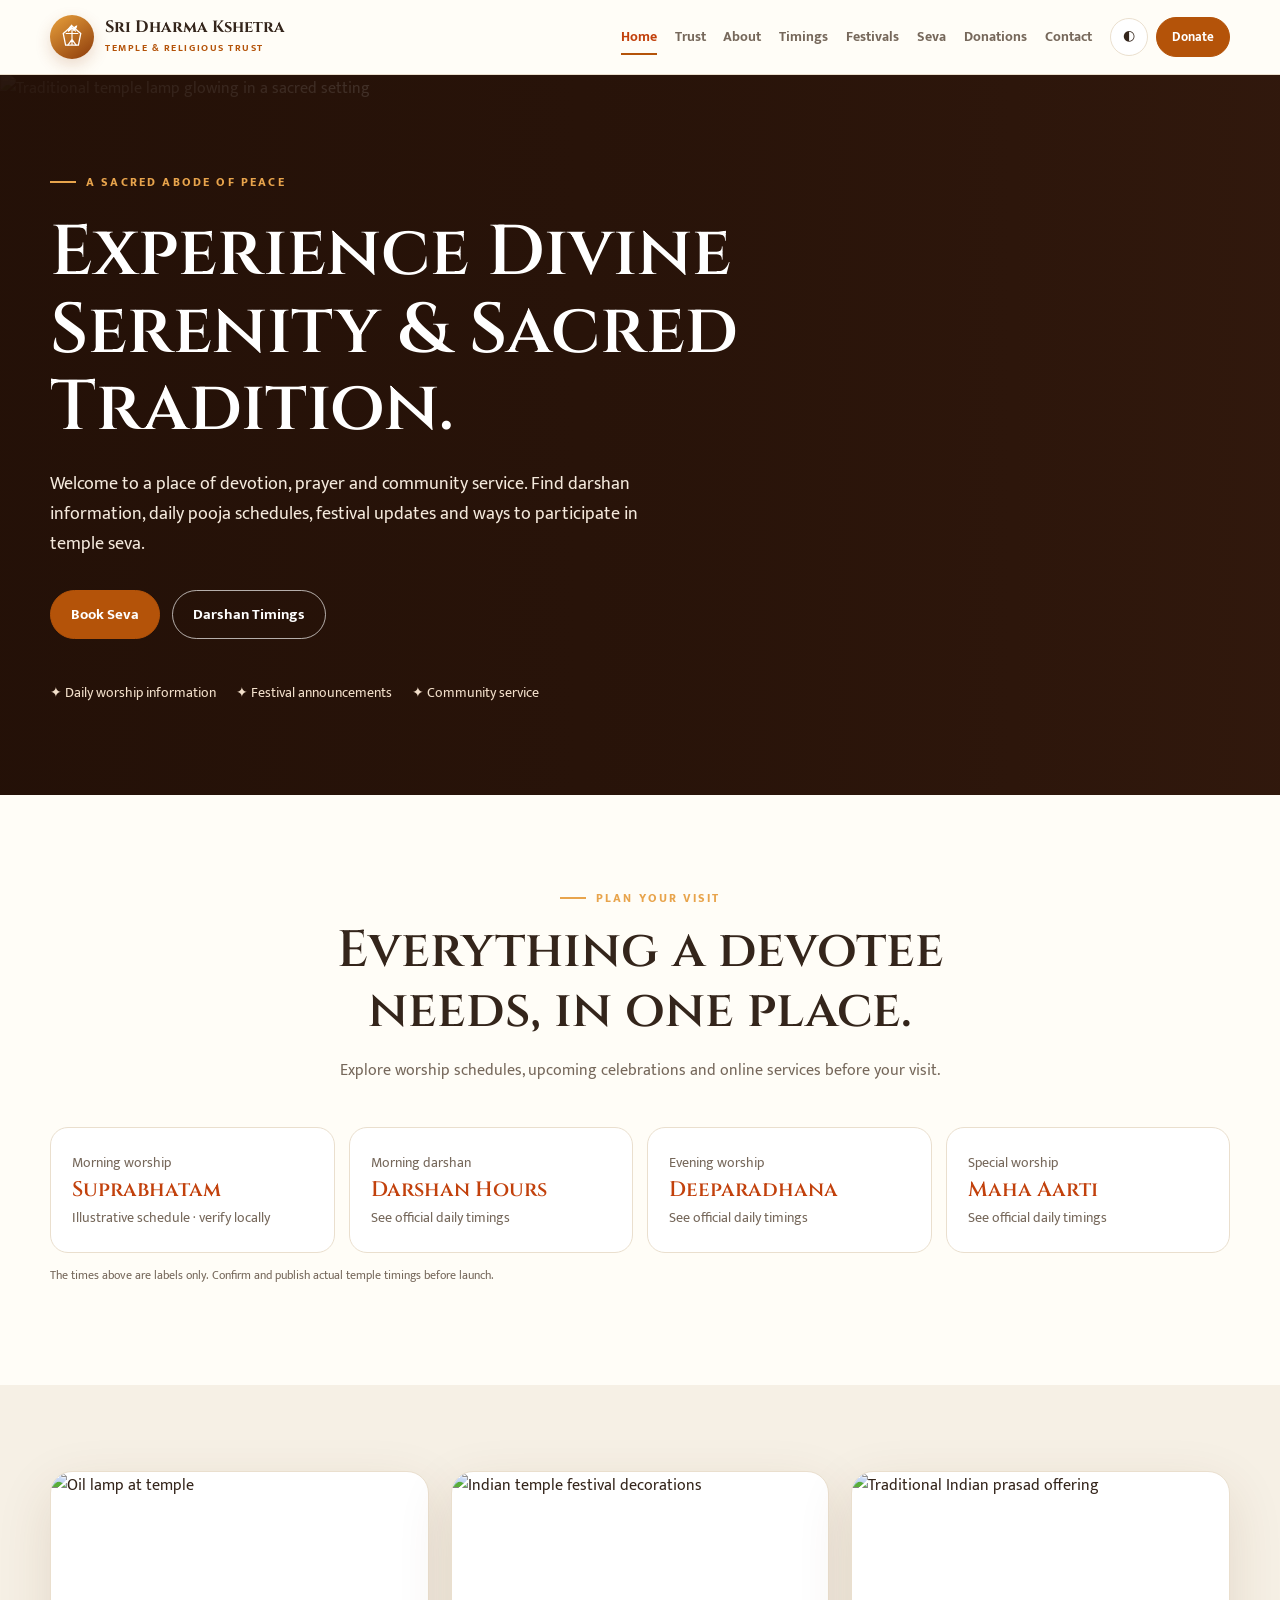
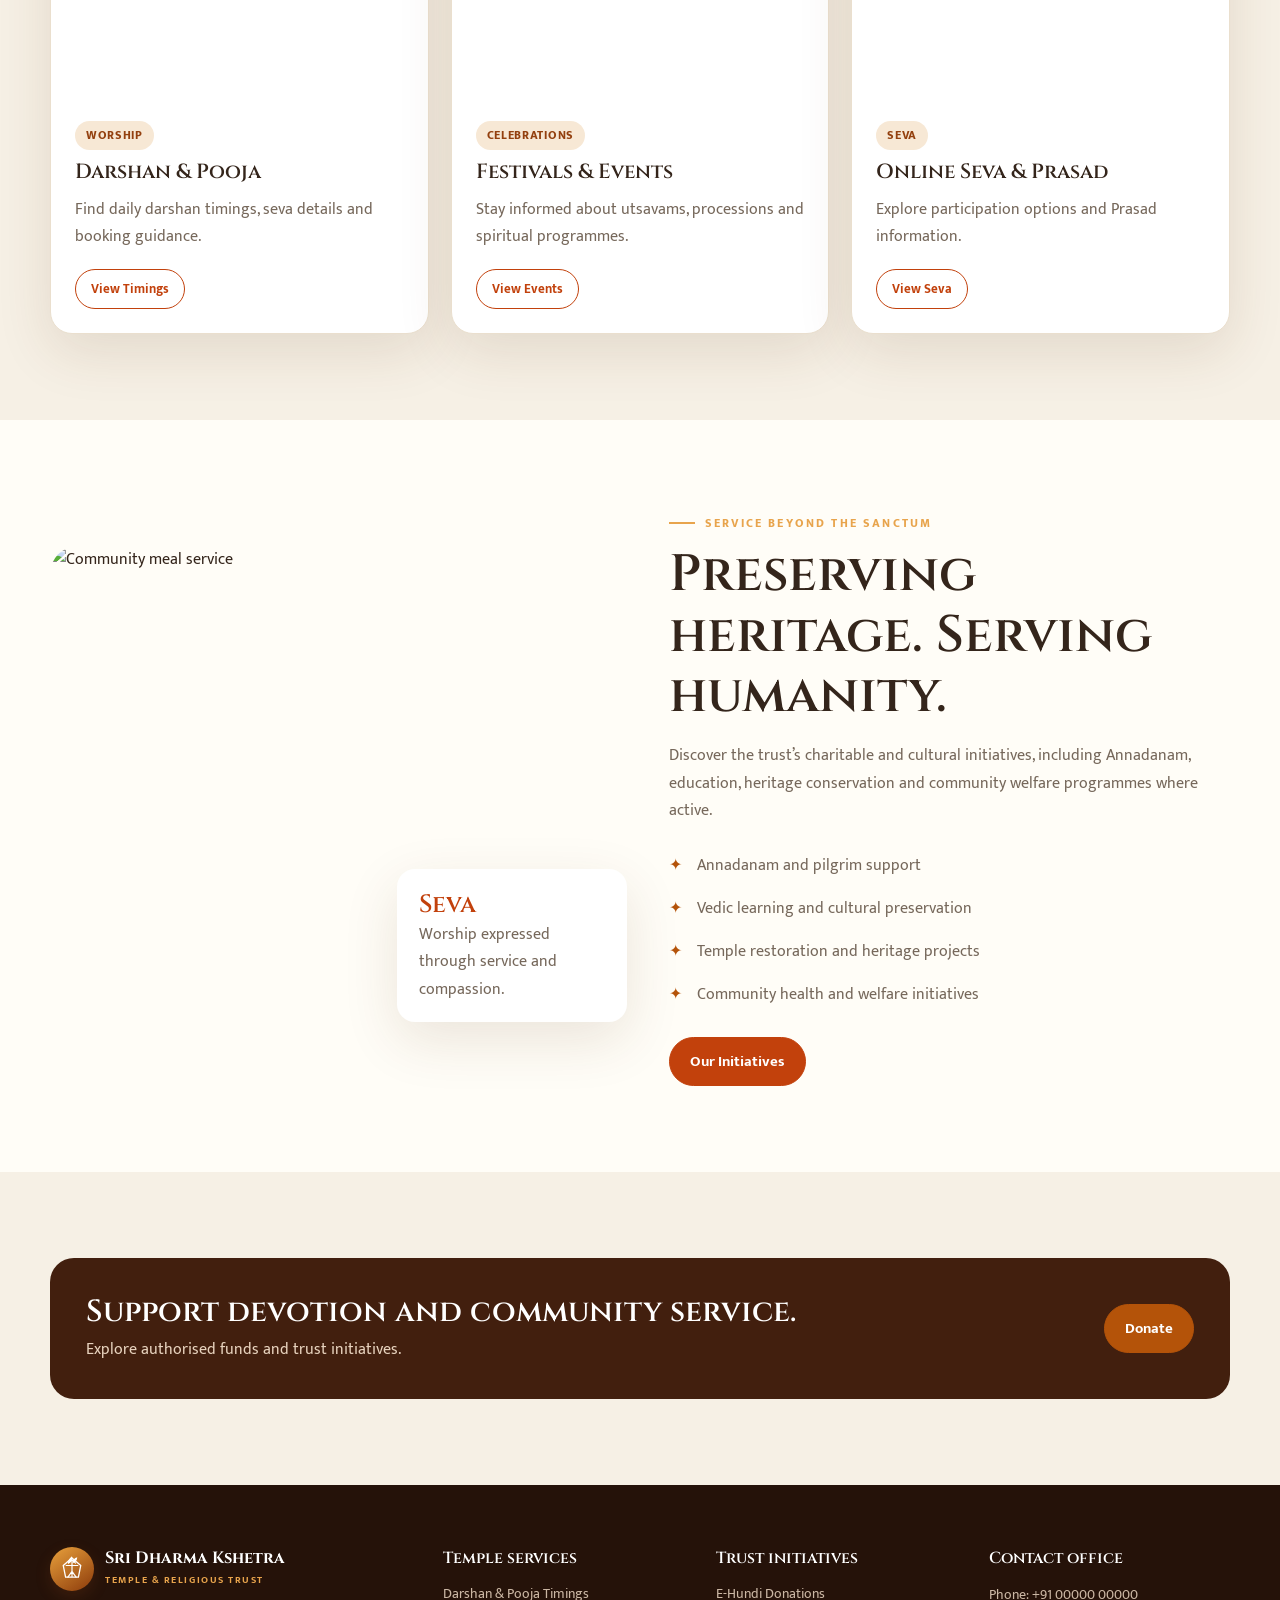
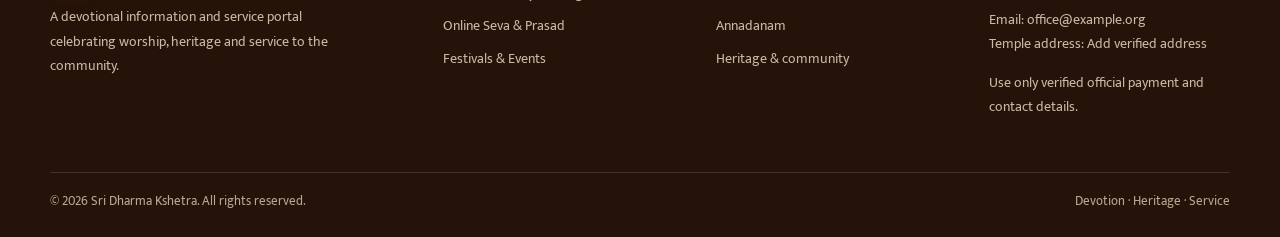
==== index.html @ 1b3bdadc "Simplify headers, menus, buttons, and CTAs across all pages" ====
<!doctype html><html lang="en"><head><meta charset="utf-8"><meta name="viewport" content="width=device-width,initial-scale=1"><meta name="theme-color" content="#C2410C"><title>Home | Sri Dharma Kshetra</title><meta name="description" content="Temple darshan, pooja timings, festivals, online seva and charitable trust initiatives."><link rel="stylesheet" href="styles.css"></head><body><header class="header"><div class="container header-inner"><a class="brand" href="index.html"><span class="brand-icon" aria-hidden="true"><svg viewBox="0 0 48 48" fill="none"><path d="M24 5 39 18 35 38H13L9 18 24 5Z" stroke="currentColor" stroke-width="2.2"/><path d="M24 8v29M14 18h20M18 14l6-6 6 6M17 38l7-10 7 10" stroke="currentColor" stroke-width="2" stroke-linecap="round" stroke-linejoin="round"/><path d="M24 2c-5 4-7 8-7 12 5 0 8-4 7-12Zm1 12c0-5 3-9 8-10 0 5-3 9-8 10Z" fill="currentColor"/></svg></span><span class="brand-name">Sri Dharma Kshetra <small>Temple & Religious Trust</small></span></a><button class="icon-btn menu-toggle" aria-label="Open navigation" aria-expanded="false">☰</button><nav class="nav" aria-label="Main navigation"><a class="active" href="index.html">Home</a><a class="" href="home-2.html">Trust</a><a class="" href="about.html">About</a><a class="" href="pooja-timings.html">Timings</a><a class="" href="festivals-events.html">Festivals</a><a class="" href="online-seva.html">Seva</a><a class="" href="donations.html">Donations</a><a class="" href="contact.html">Contact</a></nav><div class="actions"><button class="icon-btn" data-theme-toggle aria-label="Toggle dark mode">◐</button><a class="btn gold sm" href="donations.html">Donate</a></div></div></header>
<main><section class="hero"><img src="https://images.unsplash.com/photo-1604608672516-8c5f5c7a5e2c?auto=format&fit=crop&w=2000&q=85" alt="Traditional temple lamp glowing in a sacred setting"><div class="container"><div class="hero-content"><span class="eyebrow">A sacred abode of peace</span><h1>Experience Divine Serenity & Sacred Tradition.</h1><p>Welcome to a place of devotion, prayer and community service. Find darshan information, daily pooja schedules, festival updates and ways to participate in temple seva.</p><div class="hero-actions"><a class="btn gold" href="online-seva.html">Book Seva</a><a class="btn light-outline" href="pooja-timings.html">Darshan Timings</a></div><div class="hero-meta"><span>✦ Daily worship information</span><span>✦ Festival announcements</span><span>✦ Community service</span></div></div></div></section>
<section class="section"><div class="container"><div class="section-head center"><span class="eyebrow">Plan your visit</span><h2>Everything a devotee needs, in one place.</h2><p>Explore worship schedules, upcoming celebrations and online services before your visit.</p></div><div class="time-grid"><div class="time-card"><span>Morning worship</span><strong>Suprabhatam</strong><span>Illustrative schedule · verify locally</span></div><div class="time-card"><span>Morning darshan</span><strong>Darshan Hours</strong><span>See official daily timings</span></div><div class="time-card"><span>Evening worship</span><strong>Deeparadhana</strong><span>See official daily timings</span></div><div class="time-card"><span>Special worship</span><strong>Maha Aarti</strong><span>See official daily timings</span></div></div><p class="notice">The times above are labels only. Confirm and publish actual temple timings before launch.</p></div></section>
<section class="section soft"><div class="container grid three"><article class="card"><img src="https://images.unsplash.com/photo-1604608672516-8c5f5c7a5e2c?auto=format&fit=crop&w=900&q=80" alt="Oil lamp at temple"><div class="card-body"><span class="pill">Worship</span><h3>Darshan & Pooja</h3><p>Find daily darshan timings, seva details and booking guidance.</p><p style="margin-top:18px"><a class="btn outline sm" href="pooja-timings.html">View Timings</a></p></div></article><article class="card"><img src="https://images.unsplash.com/photo-1561361513-2d000a50f0dc?auto=format&fit=crop&w=900&q=80" alt="Indian temple festival decorations"><div class="card-body"><span class="pill">Celebrations</span><h3>Festivals & Events</h3><p>Stay informed about utsavams, processions and spiritual programmes.</p><p style="margin-top:18px"><a class="btn outline sm" href="festivals-events.html">View Events</a></p></div></article><article class="card"><img src="https://images.unsplash.com/photo-1601050690597-df0568f70950?auto=format&fit=crop&w=900&q=80" alt="Traditional Indian prasad offering"><div class="card-body"><span class="pill">Seva</span><h3>Online Seva & Prasad</h3><p>Explore participation options and Prasad information.</p><p style="margin-top:18px"><a class="btn outline sm" href="online-seva.html">View Seva</a></p></div></article></div></section>
<section class="section"><div class="container split"><div class="split-img"><img src="https://images.unsplash.com/photo-1542810634-71277d95dcbb?auto=format&fit=crop&w=1000&q=85" alt="Community meal service"><div class="float-note"><strong>Seva</strong><span class="muted">Worship expressed through service and compassion.</span></div></div><div><span class="eyebrow">Service beyond the sanctum</span><h2>Preserving heritage. Serving humanity.</h2><p class="muted">Discover the trust’s charitable and cultural initiatives, including Annadanam, education, heritage conservation and community welfare programmes where active.</p><ul class="checklist"><li>Annadanam and pilgrim support</li><li>Vedic learning and cultural preservation</li><li>Temple restoration and heritage projects</li><li>Community health and welfare initiatives</li></ul><a class="btn" href="home-2.html">Our Initiatives</a></div></div></section>
<section class="section soft"><div class="container"><div class="cta"><div><h2>Support devotion and community service.</h2><p>Explore authorised funds and trust initiatives.</p></div><a class="btn gold" href="donations.html">Donate</a></div></div></section></main><footer class="footer"><div class="container"><div class="footer-grid"><div><a class="brand" href="index.html"><span class="brand-icon" aria-hidden="true"><svg viewBox="0 0 48 48" fill="none"><path d="M24 5 39 18 35 38H13L9 18 24 5Z" stroke="currentColor" stroke-width="2.2"/><path d="M24 8v29M14 18h20M18 14l6-6 6 6M17 38l7-10 7 10" stroke="currentColor" stroke-width="2" stroke-linecap="round" stroke-linejoin="round"/><path d="M24 2c-5 4-7 8-7 12 5 0 8-4 7-12Zm1 12c0-5 3-9 8-10 0 5-3 9-8 10Z" fill="currentColor"/></svg></span><span class="brand-name">Sri Dharma Kshetra <small>Temple & Religious Trust</small></span></a><p style="max-width:310px">A devotional information and service portal celebrating worship, heritage and service to the community.</p></div><div><h4>Temple services</h4><div class="footer-links"><a href="pooja-timings.html">Darshan & Pooja Timings</a><a href="online-seva.html">Online Seva & Prasad</a><a href="festivals-events.html">Festivals & Events</a></div></div><div><h4>Trust initiatives</h4><div class="footer-links"><a href="donations.html">E-Hundi Donations</a><a href="about.html#initiatives">Annadanam</a><a href="about.html#initiatives">Heritage & community</a></div></div><div><h4>Contact office</h4><p>Phone: +91 00000 00000<br>Email: office@example.org<br>Temple address: Add verified address</p><p>Use only verified official payment and contact details.</p></div></div><div class="footer-bottom"><span>© <span data-year></span> Sri Dharma Kshetra. All rights reserved.</span><span>Devotion · Heritage · Service</span></div></div></footer><script src="script.js"></script></body></html>
---- styles.css ----
@import url('https://fonts.googleapis.com/css2?family=Cinzel:wght@400;500;600;700&family=Mukta:wght@400;500;600;700&display=swap');
:root{--saffron:#C2410C;--saffron2:#9a320b;--gold:#B45309;--ivory:#FFFDF7;--paper:#F6F0E5;--ink:#34251b;--muted:#76685b;--line:#eadfce;--white:#fff;--shadow:0 18px 55px rgba(91,49,14,.12);--radius:22px}
[data-theme=dark]{--ivory:#170F0A;--paper:#24170f;--ink:#f8eee2;--muted:#c5b4a2;--line:#4b3527;--white:#21150f;--shadow:0 18px 55px rgba(0,0,0,.32)}
*{box-sizing:border-box}html{scroll-behavior:smooth}body{margin:0;background:var(--ivory);color:var(--ink);font-family:Mukta,Arial,sans-serif;line-height:1.7}img{max-width:100%;display:block}a{color:inherit;text-decoration:none}button,input,select,textarea{font:inherit}.container{width:min(1180px,calc(100% - 44px));margin:auto}.header{position:sticky;top:0;z-index:50;background:color-mix(in srgb,var(--ivory) 94%,transparent);backdrop-filter:blur(14px);border-bottom:1px solid var(--line)}.header-inner{min-height:74px;display:flex;align-items:center;gap:18px}.brand{display:flex;align-items:center;gap:11px;flex-shrink:0}.brand-icon{width:44px;height:44px;border-radius:50%;display:grid;place-items:center;background:linear-gradient(145deg,#e9a13c,#8c3b0b);color:#fff;box-shadow:0 6px 16px #9a4c1733}.brand-icon svg{width:28px;height:28px}.brand-name{font:700 1.02rem Cinzel,serif;line-height:1.2}.brand-name small{display:block;font:700 .6rem Mukta,sans-serif;letter-spacing:.16em;text-transform:uppercase;color:var(--gold);margin-top:3px}.nav{display:flex;align-items:center;gap:clamp(10px,1.4vw,20px);margin-left:auto}.nav a{font-size:.86rem;font-weight:700;color:var(--muted);white-space:nowrap;padding:10px 0;position:relative}.nav a:hover,.nav a.active{color:var(--saffron)}.nav a.active:after{content:"";position:absolute;left:0;right:0;bottom:4px;height:2px;background:var(--gold)}.actions{display:flex;align-items:center;gap:8px}.icon-btn{width:38px;height:38px;border-radius:50%;border:1px solid var(--line);background:var(--white);color:var(--ink);cursor:pointer;display:grid;place-items:center;font-size:.85rem}.btn{display:inline-flex;align-items:center;justify-content:center;gap:8px;padding:11px 20px;border-radius:999px;background:var(--saffron);border:1px solid var(--saffron);color:white;font-weight:700;font-size:.92rem;cursor:pointer;transition:.2s}.btn:hover{background:var(--saffron2);transform:translateY(-1px)}.btn.gold{background:var(--gold);border-color:var(--gold)}.btn.outline{background:transparent;color:var(--saffron);border-color:var(--saffron)}.btn.light-outline{background:transparent;color:white;border-color:#ffffffa8}.btn.sm{padding:8px 15px;font-size:.82rem}.menu-toggle{display:none}.hero{position:relative;min-height:630px;display:flex;align-items:center;overflow:hidden;background:#32190d;color:white}.hero>img{position:absolute;inset:0;width:100%;height:100%;object-fit:cover;opacity:.55}.hero:after{content:"";position:absolute;inset:0;background:linear-gradient(90deg,rgba(35,16,7,.94),rgba(35,16,7,.62) 53%,rgba(35,16,7,.1))}.hero-content{position:relative;z-index:1;padding:90px 0;max-width:720px}.eyebrow{font-size:.75rem;font-weight:800;letter-spacing:.18em;text-transform:uppercase;color:#e8a44c;display:inline-flex;align-items:center;gap:10px}.eyebrow:before{content:"";width:26px;height:2px;background:currentColor}.hero h1{font:600 clamp(2.7rem,5.5vw,5.2rem)/1.1 Cinzel,serif;margin:22px 0}.hero p{font-size:1.12rem;color:#f4e9dc;max-width:620px}.hero-actions{display:flex;gap:12px;flex-wrap:wrap;margin-top:30px}.hero-meta{display:flex;gap:20px;flex-wrap:wrap;margin-top:42px;color:#f2dfca;font-size:.9rem}.section{padding:86px 0}.section.soft{background:var(--paper)}.section-head{max-width:720px;margin-bottom:38px}.section-head.center{text-align:center;margin:0 auto 42px}.section h2,.page-intro h1{font:600 clamp(2.1rem,4vw,3.45rem)/1.18 Cinzel,serif;margin:12px 0 16px}.section-head p,.muted{color:var(--muted)}.grid{display:grid;gap:22px}.grid.two{grid-template-columns:repeat(2,1fr)}.grid.three{grid-template-columns:repeat(3,1fr)}.grid.four{grid-template-columns:repeat(4,1fr)}.card{background:var(--white);border:1px solid var(--line);border-radius:var(--radius);overflow:hidden;box-shadow:var(--shadow)}.card img{width:100%;height:225px;object-fit:cover}.card-body{padding:24px}.card h3{font:600 1.28rem Cinzel,serif;margin:8px 0 10px}.card p{margin:0;color:var(--muted)}.card-icon{width:50px;height:50px;border-radius:50%;display:grid;place-items:center;background:#f8e8d4;color:var(--saffron);font-size:1.4rem}.split{display:grid;grid-template-columns:1fr 1fr;gap:58px;align-items:center}.split-img{position:relative}.split-img img{height:500px;width:100%;object-fit:cover;border-radius:28px}.float-note{position:absolute;bottom:24px;right:-16px;background:var(--white);border-radius:18px;padding:19px 22px;max-width:230px;box-shadow:var(--shadow)}.float-note strong{display:block;font:600 1.55rem Cinzel,serif;color:var(--saffron)}.checklist{list-style:none;padding:0;margin:20px 0}.checklist li{position:relative;padding:8px 0 8px 28px;color:var(--muted)}.checklist li:before{content:"✦";position:absolute;left:0;color:var(--gold)}.page-hero{background:var(--paper);padding:70px 0 64px}.page-intro{max-width:780px}.page-intro h1{font-size:clamp(2.5rem,5vw,4.2rem)}.page-intro p{font-size:1.08rem;color:var(--muted);max-width:670px}.crumb{font-size:.82rem;color:var(--muted);margin-bottom:17px}.pill{display:inline-block;padding:5px 11px;border-radius:99px;background:#f7e8d5;color:#93400f;font-size:.72rem;font-weight:800;text-transform:uppercase;letter-spacing:.06em}.time-grid{display:grid;grid-template-columns:repeat(4,1fr);gap:14px}.time-card{background:var(--white);border:1px solid var(--line);border-radius:18px;padding:21px}.time-card strong{display:block;font:600 1.3rem Cinzel,serif;color:var(--saffron)}.time-card span{font-size:.9rem;color:var(--muted)}.cta{background:#421f0e;color:#fff;border-radius:24px;padding:36px;display:flex;align-items:center;justify-content:space-between;gap:22px}.cta h2{font-size:1.9rem;margin:0 0 6px}.cta p{margin:0;color:#e7d2bd}.form-wrap{background:var(--white);border:1px solid var(--line);border-radius:24px;padding:28px;box-shadow:var(--shadow)}.form-grid{display:grid;grid-template-columns:1fr 1fr;gap:15px}.field{display:flex;flex-direction:column;gap:7px}.field.full{grid-column:1/-1}.field label{font-size:.86rem;font-weight:800}.field input,.field select,.field textarea{background:var(--ivory);border:1px solid var(--line);border-radius:11px;padding:12px 14px;color:var(--ink);outline:none}.field input:focus,.field select:focus,.field textarea:focus{border-color:var(--saffron);box-shadow:0 0 0 3px #c2410c20}.field textarea{min-height:110px;resize:vertical}.notice{font-size:.78rem;color:var(--muted);margin-top:12px}.toast{display:none;color:var(--saffron);font-weight:800;margin-top:12px}.toast.show{display:block}.footer{background:#251209;color:#f4e8dc;padding:62px 0 24px}.footer-grid{display:grid;grid-template-columns:1.5fr 1fr 1fr 1fr;gap:32px}.footer p,.footer a{color:#cbb7a4;font-size:.9rem}.footer h4{margin:0 0 13px;color:white;font:600 1rem Cinzel,serif}.footer-links{display:grid;gap:8px}.footer-bottom{border-top:1px solid #ffffff24;margin-top:38px;padding-top:18px;display:flex;justify-content:space-between;gap:15px;flex-wrap:wrap;color:#bba693;font-size:.8rem}.footer .brand-name{color:white}.footer .brand-name small{color:#e8a44c}.schedule-row{display:flex;gap:16px;padding:17px 0;border-bottom:1px solid var(--line)}.schedule-row time{min-width:95px;font-weight:800;color:var(--saffron)}.schedule-row h3{margin:0;font:600 1.1rem Cinzel,serif}.schedule-row p{margin:3px 0 0;color:var(--muted);font-size:.9rem}.cause{display:flex;align-items:center;gap:17px}.cause img{width:108px;height:108px;object-fit:cover;border-radius:16px}.cause h3{margin:0 0 6px;font:600 1.1rem Cinzel,serif}.cause p{font-size:.88rem;color:var(--muted);margin:0}.faq details{border-bottom:1px solid var(--line);padding:17px 0}.faq summary{font-weight:800;cursor:pointer}.faq details p{color:var(--muted)}.map-box{height:260px;border-radius:20px;background:linear-gradient(135deg,#f0d7b5,#e7c79e);display:grid;place-items:center;text-align:center;color:#613719;padding:24px}
@media(max-width:1150px){.menu-toggle{display:grid;margin-left:auto}.nav{display:none;position:absolute;top:74px;left:0;right:0;background:var(--ivory);padding:14px 24px 22px;border-bottom:1px solid var(--line);box-shadow:var(--shadow);flex-direction:column;align-items:stretch;gap:0}.nav.open{display:flex}.nav a{padding:11px 4px;border-bottom:1px solid var(--line)}.nav a.active:after{display:none}.actions .btn{display:none}.header-inner{gap:10px}}
@media(max-width:760px){.container{width:min(100% - 32px,620px)}.hero{min-height:580px}.hero-content{padding:74px 0}.section{padding:65px 0}.grid.two,.grid.three,.split{grid-template-columns:1fr}.split{gap:30px}.split-img img{height:360px}.float-note{right:8px}.grid.four,.time-grid{grid-template-columns:repeat(2,1fr)}.footer-grid{grid-template-columns:1fr 1fr}.cta{display:block;padding:28px}.cta .btn{margin-top:16px}.header-inner{min-height:68px}.nav{top:68px}.brand-name{font-size:.95rem}}
@media(max-width:430px){.container{width:calc(100% - 28px)}.brand-icon{width:41px;height:41px}.brand-name{font-size:.82rem}.brand-name small{font-size:.53rem}.icon-btn{width:36px;height:36px}.hero h1{font-size:2.45rem}.hero-actions .btn{width:100%}.grid.four,.time-grid{grid-template-columns:1fr}.footer-grid{grid-template-columns:1fr}.form-wrap{padding:19px}.form-grid{grid-template-columns:1fr}.field.full{grid-column:auto}.page-hero{padding:52px 0}.cta h2{font-size:1.8rem}}
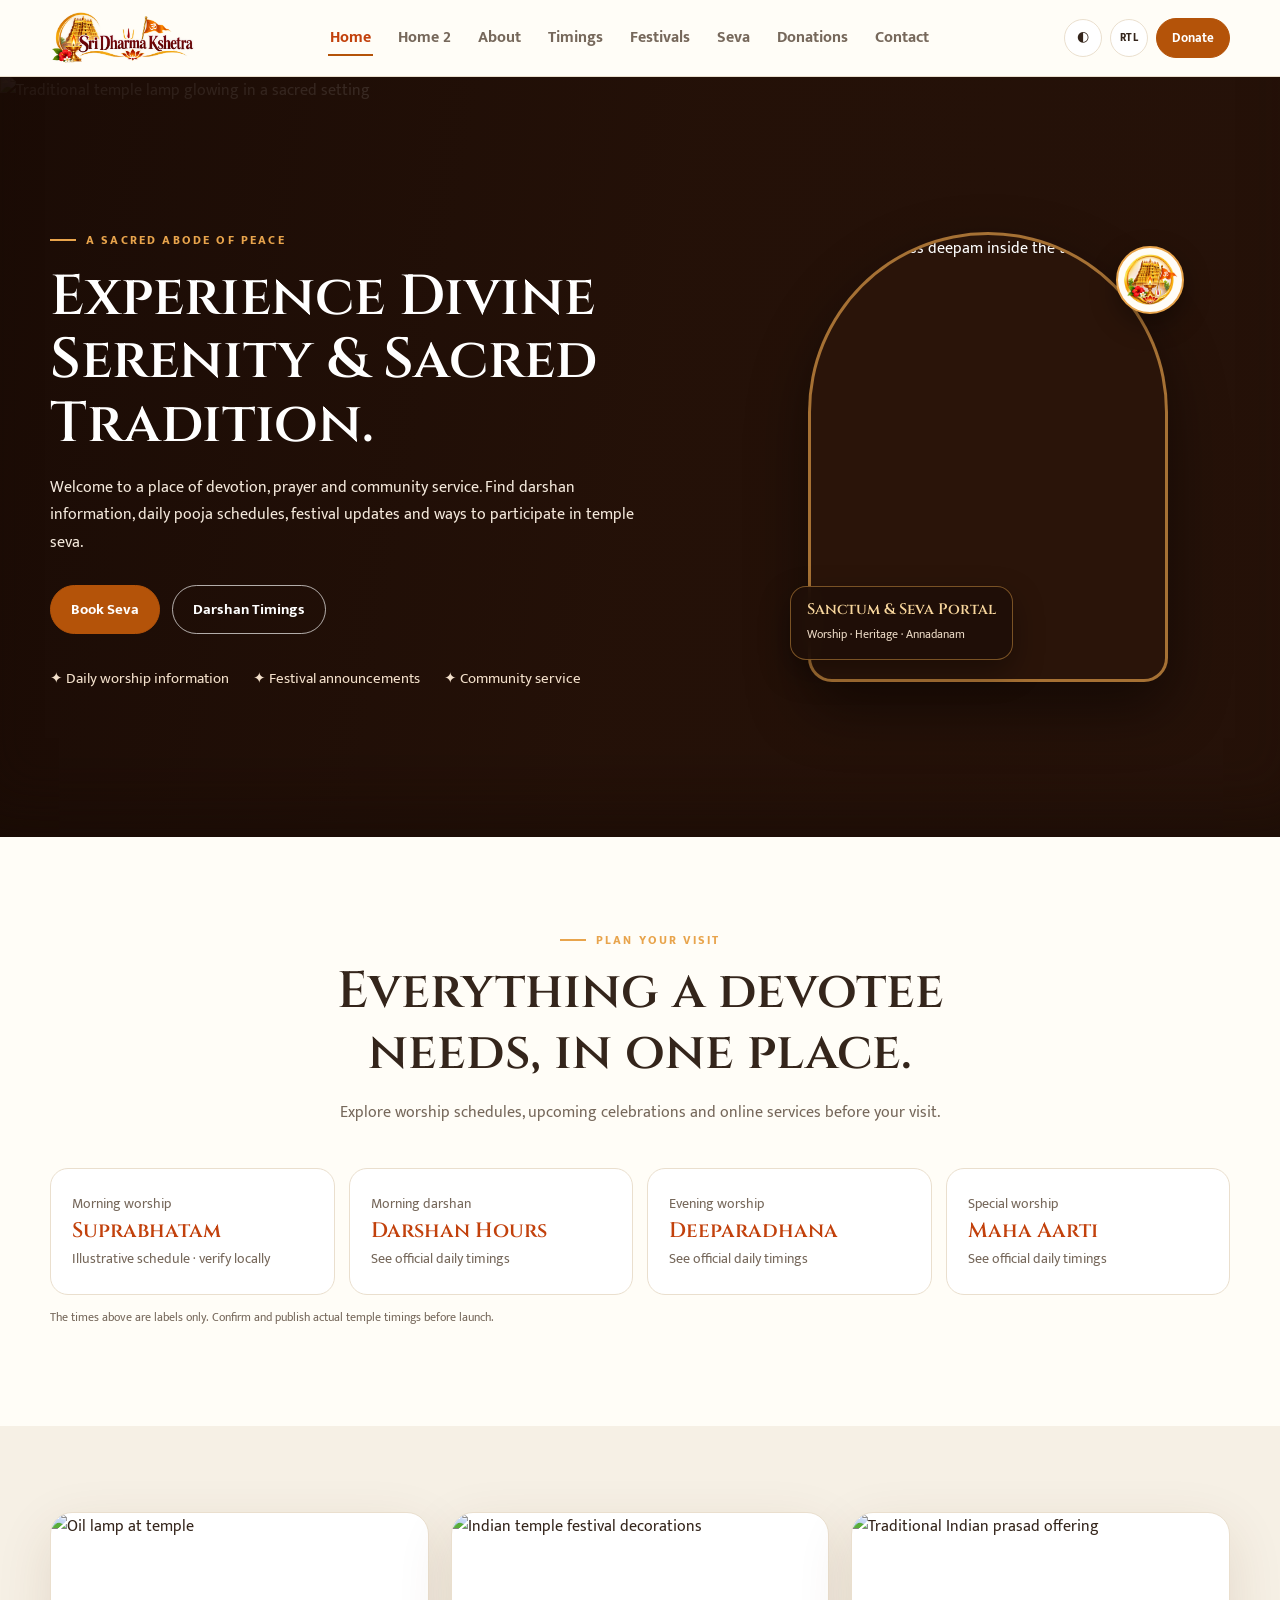
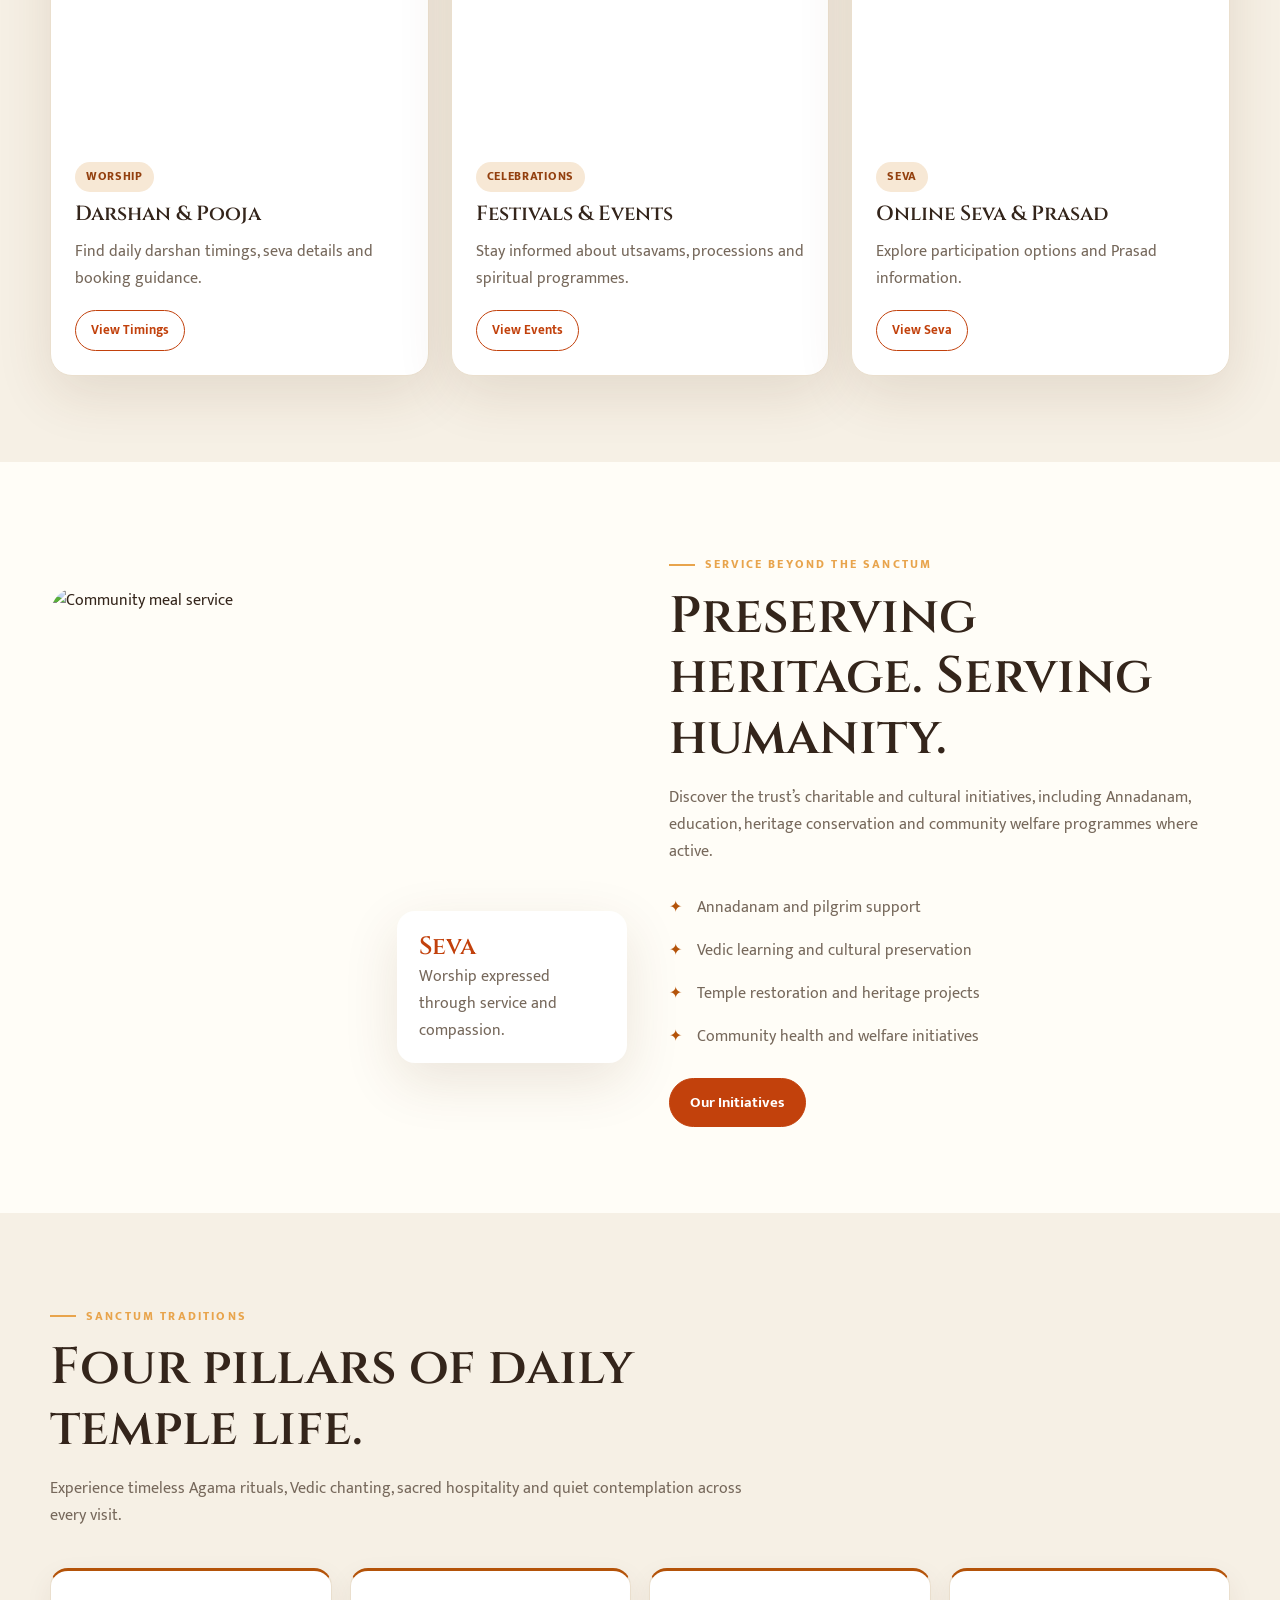
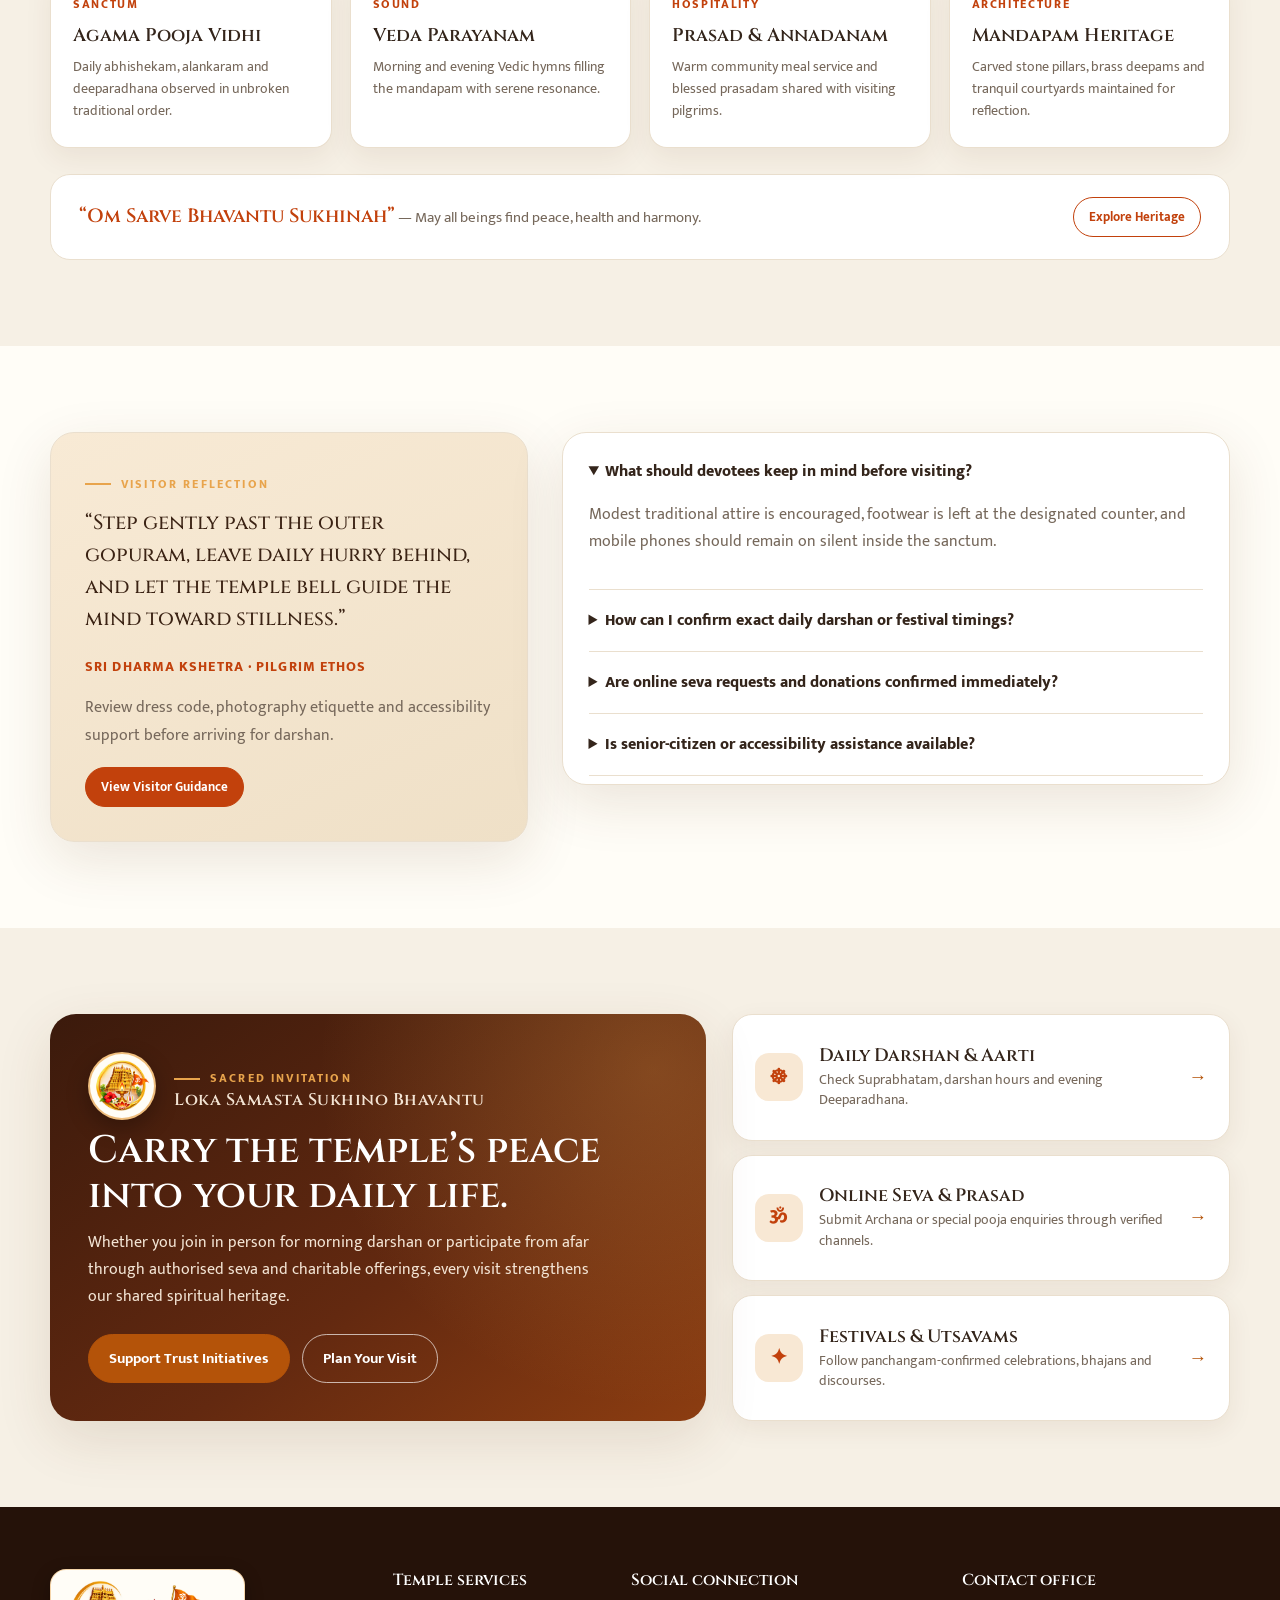
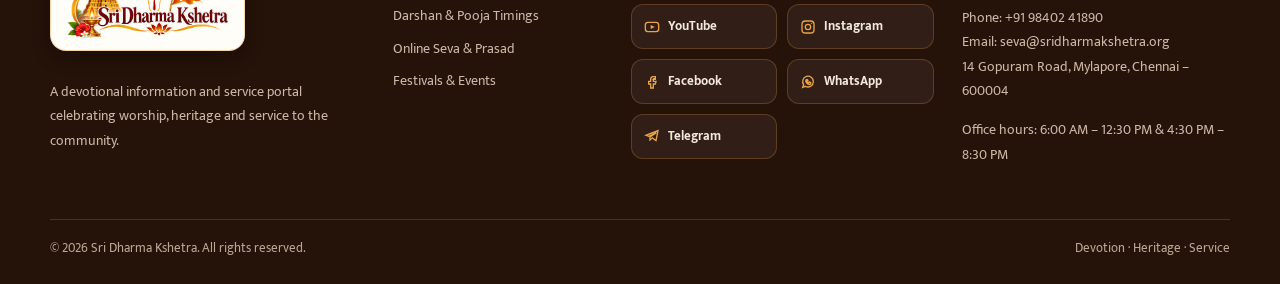
==== commit 1a99be9e: "firstpush" ====
--- a/index.html
+++ b/index.html
@@ -1,6 +1,8 @@
-<!doctype html><html lang="en"><head><meta charset="utf-8"><meta name="viewport" content="width=device-width,initial-scale=1"><meta name="theme-color" content="#C2410C"><title>Home | Sri Dharma Kshetra</title><meta name="description" content="Temple darshan, pooja timings, festivals, online seva and charitable trust initiatives."><link rel="stylesheet" href="styles.css"></head><body><header class="header"><div class="container header-inner"><a class="brand" href="index.html"><span class="brand-icon" aria-hidden="true"><svg viewBox="0 0 48 48" fill="none"><path d="M24 5 39 18 35 38H13L9 18 24 5Z" stroke="currentColor" stroke-width="2.2"/><path d="M24 8v29M14 18h20M18 14l6-6 6 6M17 38l7-10 7 10" stroke="currentColor" stroke-width="2" stroke-linecap="round" stroke-linejoin="round"/><path d="M24 2c-5 4-7 8-7 12 5 0 8-4 7-12Zm1 12c0-5 3-9 8-10 0 5-3 9-8 10Z" fill="currentColor"/></svg></span><span class="brand-name">Sri Dharma Kshetra <small>Temple & Religious Trust</small></span></a><button class="icon-btn menu-toggle" aria-label="Open navigation" aria-expanded="false">☰</button><nav class="nav" aria-label="Main navigation"><a class="active" href="index.html">Home</a><a class="" href="home-2.html">Trust</a><a class="" href="about.html">About</a><a class="" href="pooja-timings.html">Timings</a><a class="" href="festivals-events.html">Festivals</a><a class="" href="online-seva.html">Seva</a><a class="" href="donations.html">Donations</a><a class="" href="contact.html">Contact</a></nav><div class="actions"><button class="icon-btn" data-theme-toggle aria-label="Toggle dark mode">◐</button><a class="btn gold sm" href="donations.html">Donate</a></div></div></header>
-<main><section class="hero"><img src="https://images.unsplash.com/photo-1604608672516-8c5f5c7a5e2c?auto=format&fit=crop&w=2000&q=85" alt="Traditional temple lamp glowing in a sacred setting"><div class="container"><div class="hero-content"><span class="eyebrow">A sacred abode of peace</span><h1>Experience Divine Serenity & Sacred Tradition.</h1><p>Welcome to a place of devotion, prayer and community service. Find darshan information, daily pooja schedules, festival updates and ways to participate in temple seva.</p><div class="hero-actions"><a class="btn gold" href="online-seva.html">Book Seva</a><a class="btn light-outline" href="pooja-timings.html">Darshan Timings</a></div><div class="hero-meta"><span>✦ Daily worship information</span><span>✦ Festival announcements</span><span>✦ Community service</span></div></div></div></section>
+<!doctype html><html lang="en"><head><meta charset="utf-8"><meta name="viewport" content="width=device-width,initial-scale=1"><meta name="theme-color" content="#C2410C"><title>Home | Sri Dharma Kshetra</title><meta name="description" content="Temple darshan, pooja timings, festivals, online seva and charitable trust initiatives."><link rel="icon" type="image/png" href="favicon.png"><link rel="apple-touch-icon" href="favicon.png"><link rel="stylesheet" href="styles.css"></head><body><header class="header"><div class="container header-inner"><a class="brand" href="index.html"><img class="brand-logo" src="Sri%20Dharma%20Kshetra%20Temple%20Logo.png" alt="Sri Dharma Kshetra — Temple &amp; Religious Trust"></a><button class="icon-btn menu-toggle" aria-label="Open navigation" aria-expanded="false">☰</button><nav class="nav" aria-label="Main navigation"><a class="active" href="index.html">Home</a><a class="" href="home-2.html">Home 2</a><a class="" href="about.html">About</a><a class="" href="pooja-timings.html">Timings</a><a class="" href="festivals-events.html">Festivals</a><a class="" href="online-seva.html">Seva</a><a class="" href="donations.html">Donations</a><a class="" href="contact.html">Contact</a></nav><div class="actions"><button class="icon-btn" data-theme-toggle aria-label="Toggle dark mode">◐</button><button class="icon-btn" data-rtl-toggle aria-label="Toggle text direction" aria-pressed="false" title="Switch LTR / RTL">RTL</button><a class="btn gold sm" href="donations.html">Donate</a></div></div></header>
+<main><section class="hero hero-home"><img src="https://images.unsplash.com/photo-1604608672516-8c5f5c7a5e2c?auto=format&fit=crop&w=2000&q=85" alt="Traditional temple lamp glowing in a sacred setting"><div class="container hero-wrap"><div class="hero-content"><span class="eyebrow">A sacred abode of peace</span><h1>Experience Divine Serenity &amp; Sacred Tradition.</h1><p>Welcome to a place of devotion, prayer and community service. Find darshan information, daily pooja schedules, festival updates and ways to participate in temple seva.</p><div class="hero-actions"><a class="btn gold" href="online-seva.html">Book Seva</a><a class="btn light-outline" href="pooja-timings.html">Darshan Timings</a></div><div class="hero-meta"><span>✦ Daily worship information</span><span>✦ Festival announcements</span><span>✦ Community service</span></div></div><div class="hero-arch"><div class="hero-arch-frame"><img src="https://images.unsplash.com/photo-1604608672516-8c5f5c7a5e2c?auto=format&fit=crop&w=1000&q=85" alt="Glowing brass deepam inside the temple sanctum"></div><img class="hero-arch-seal" src="favicon.png" alt="Sri Dharma Kshetra Temple Emblem"><div class="hero-arch-tag"><strong>Sanctum &amp; Seva Portal</strong><span>Worship · Heritage · Annadanam</span></div></div></div></section>
 <section class="section"><div class="container"><div class="section-head center"><span class="eyebrow">Plan your visit</span><h2>Everything a devotee needs, in one place.</h2><p>Explore worship schedules, upcoming celebrations and online services before your visit.</p></div><div class="time-grid"><div class="time-card"><span>Morning worship</span><strong>Suprabhatam</strong><span>Illustrative schedule · verify locally</span></div><div class="time-card"><span>Morning darshan</span><strong>Darshan Hours</strong><span>See official daily timings</span></div><div class="time-card"><span>Evening worship</span><strong>Deeparadhana</strong><span>See official daily timings</span></div><div class="time-card"><span>Special worship</span><strong>Maha Aarti</strong><span>See official daily timings</span></div></div><p class="notice">The times above are labels only. Confirm and publish actual temple timings before launch.</p></div></section>
 <section class="section soft"><div class="container grid three"><article class="card"><img src="https://images.unsplash.com/photo-1604608672516-8c5f5c7a5e2c?auto=format&fit=crop&w=900&q=80" alt="Oil lamp at temple"><div class="card-body"><span class="pill">Worship</span><h3>Darshan & Pooja</h3><p>Find daily darshan timings, seva details and booking guidance.</p><p style="margin-top:18px"><a class="btn outline sm" href="pooja-timings.html">View Timings</a></p></div></article><article class="card"><img src="https://images.unsplash.com/photo-1561361513-2d000a50f0dc?auto=format&fit=crop&w=900&q=80" alt="Indian temple festival decorations"><div class="card-body"><span class="pill">Celebrations</span><h3>Festivals & Events</h3><p>Stay informed about utsavams, processions and spiritual programmes.</p><p style="margin-top:18px"><a class="btn outline sm" href="festivals-events.html">View Events</a></p></div></article><article class="card"><img src="https://images.unsplash.com/photo-1601050690597-df0568f70950?auto=format&fit=crop&w=900&q=80" alt="Traditional Indian prasad offering"><div class="card-body"><span class="pill">Seva</span><h3>Online Seva & Prasad</h3><p>Explore participation options and Prasad information.</p><p style="margin-top:18px"><a class="btn outline sm" href="online-seva.html">View Seva</a></p></div></article></div></section>
 <section class="section"><div class="container split"><div class="split-img"><img src="https://images.unsplash.com/photo-1542810634-71277d95dcbb?auto=format&fit=crop&w=1000&q=85" alt="Community meal service"><div class="float-note"><strong>Seva</strong><span class="muted">Worship expressed through service and compassion.</span></div></div><div><span class="eyebrow">Service beyond the sanctum</span><h2>Preserving heritage. Serving humanity.</h2><p class="muted">Discover the trust’s charitable and cultural initiatives, including Annadanam, education, heritage conservation and community welfare programmes where active.</p><ul class="checklist"><li>Annadanam and pilgrim support</li><li>Vedic learning and cultural preservation</li><li>Temple restoration and heritage projects</li><li>Community health and welfare initiatives</li></ul><a class="btn" href="home-2.html">Our Initiatives</a></div></div></section>
-<section class="section soft"><div class="container"><div class="cta"><div><h2>Support devotion and community service.</h2><p>Explore authorised funds and trust initiatives.</p></div><a class="btn gold" href="donations.html">Donate</a></div></div></section></main><footer class="footer"><div class="container"><div class="footer-grid"><div><a class="brand" href="index.html"><span class="brand-icon" aria-hidden="true"><svg viewBox="0 0 48 48" fill="none"><path d="M24 5 39 18 35 38H13L9 18 24 5Z" stroke="currentColor" stroke-width="2.2"/><path d="M24 8v29M14 18h20M18 14l6-6 6 6M17 38l7-10 7 10" stroke="currentColor" stroke-width="2" stroke-linecap="round" stroke-linejoin="round"/><path d="M24 2c-5 4-7 8-7 12 5 0 8-4 7-12Zm1 12c0-5 3-9 8-10 0 5-3 9-8 10Z" fill="currentColor"/></svg></span><span class="brand-name">Sri Dharma Kshetra <small>Temple & Religious Trust</small></span></a><p style="max-width:310px">A devotional information and service portal celebrating worship, heritage and service to the community.</p></div><div><h4>Temple services</h4><div class="footer-links"><a href="pooja-timings.html">Darshan & Pooja Timings</a><a href="online-seva.html">Online Seva & Prasad</a><a href="festivals-events.html">Festivals & Events</a></div></div><div><h4>Trust initiatives</h4><div class="footer-links"><a href="donations.html">E-Hundi Donations</a><a href="about.html#initiatives">Annadanam</a><a href="about.html#initiatives">Heritage & community</a></div></div><div><h4>Contact office</h4><p>Phone: +91 00000 00000<br>Email: office@example.org<br>Temple address: Add verified address</p><p>Use only verified official payment and contact details.</p></div></div><div class="footer-bottom"><span>© <span data-year></span> Sri Dharma Kshetra. All rights reserved.</span><span>Devotion · Heritage · Service</span></div></div></footer><script src="script.js"></script></body></html>+<section class="section soft"><div class="container"><div class="section-head"><span class="eyebrow">Sanctum traditions</span><h2>Four pillars of daily temple life.</h2><p>Experience timeless Agama rituals, Vedic chanting, sacred hospitality and quiet contemplation across every visit.</p></div><div class="sacred-pillars"><article class="pillar-tile"><span>Sanctum</span><h3>Agama Pooja Vidhi</h3><p>Daily abhishekam, alankaram and deeparadhana observed in unbroken traditional order.</p></article><article class="pillar-tile"><span>Sound</span><h3>Veda Parayanam</h3><p>Morning and evening Vedic hymns filling the mandapam with serene resonance.</p></article><article class="pillar-tile"><span>Hospitality</span><h3>Prasad &amp; Annadanam</h3><p>Warm community meal service and blessed prasadam shared with visiting pilgrims.</p></article><article class="pillar-tile"><span>Architecture</span><h3>Mandapam Heritage</h3><p>Carved stone pillars, brass deepams and tranquil courtyards maintained for reflection.</p></article></div><div class="mantra-ribbon"><div><strong>“Om Sarve Bhavantu Sukhinah”</strong><span> — May all beings find peace, health and harmony.</span></div><a class="btn outline sm" href="about.html">Explore Heritage</a></div></div></section>
+<section class="section"><div class="container visitor-faq-split"><div class="reflection-card"><span class="eyebrow">Visitor reflection</span><blockquote>“Step gently past the outer gopuram, leave daily hurry behind, and let the temple bell guide the mind toward stillness.”</blockquote><cite>Sri Dharma Kshetra · Pilgrim Ethos</cite><p class="muted" style="margin:14px 0 18px">Review dress code, photography etiquette and accessibility support before arriving for darshan.</p><a class="btn sm" href="pooja-timings.html">View Visitor Guidance</a></div><div class="faq-card faq"><details open><summary>What should devotees keep in mind before visiting?</summary><p>Modest traditional attire is encouraged, footwear is left at the designated counter, and mobile phones should remain on silent inside the sanctum.</p></details><details><summary>How can I confirm exact daily darshan or festival timings?</summary><p>Timings may shift on auspicious days and utsavams. Always verify the latest schedule on the Timings page or with the temple office directly.</p></details><details><summary>Are online seva requests and donations confirmed immediately?</summary><p>This portal serves as an information guide; official confirmations and receipts are issued solely through verified temple office channels.</p></details><details><summary>Is senior-citizen or accessibility assistance available?</summary><p>Devotees needing wheelchair access or priority guidance may contact the temple office ahead of their visit for smooth arrangements.</p></details></div></div></section>
+<section class="section soft"><div class="container sanctuary-grid"><div class="sanctuary-panel"><div><div class="sanctuary-top"><img class="sanctuary-seal" src="favicon.png" alt="Sri Dharma Kshetra Sacred Emblem"><div><span class="eyebrow">Sacred invitation</span><p class="sanctuary-verse">Loka Samasta Sukhino Bhavantu</p></div></div><h2>Carry the temple’s peace into your daily life.</h2><p>Whether you join in person for morning darshan or participate from afar through authorised seva and charitable offerings, every visit strengthens our shared spiritual heritage.</p></div><div class="sanctuary-actions"><a class="btn gold" href="donations.html">Support Trust Initiatives</a><a class="btn light-outline" href="contact.html">Plan Your Visit</a></div></div><div class="quick-stack"><a class="quick-tile" href="pooja-timings.html"><span class="quick-badge" aria-hidden="true">☸</span><div><h3>Daily Darshan &amp; Aarti</h3><p>Check Suprabhatam, darshan hours and evening Deeparadhana.</p></div><span class="quick-arrow" aria-hidden="true">→</span></a><a class="quick-tile" href="online-seva.html"><span class="quick-badge" aria-hidden="true">ॐ</span><div><h3>Online Seva &amp; Prasad</h3><p>Submit Archana or special pooja enquiries through verified channels.</p></div><span class="quick-arrow" aria-hidden="true">→</span></a><a class="quick-tile" href="festivals-events.html"><span class="quick-badge" aria-hidden="true">✦</span><div><h3>Festivals &amp; Utsavams</h3><p>Follow panchangam-confirmed celebrations, bhajans and discourses.</p></div><span class="quick-arrow" aria-hidden="true">→</span></a></div></div></section></main><footer class="footer"><div class="container"><div class="footer-grid"><div><a class="brand" href="index.html"><img class="brand-logo" src="Sri%20Dharma%20Kshetra%20Temple%20Logo.png" alt="Sri Dharma Kshetra — Temple &amp; Religious Trust"></a><p style="max-width:310px">A devotional information and service portal celebrating worship, heritage and service to the community.</p></div><div><h4>Temple services</h4><div class="footer-links"><a href="pooja-timings.html">Darshan & Pooja Timings</a><a href="online-seva.html">Online Seva & Prasad</a><a href="festivals-events.html">Festivals & Events</a></div></div><div><h4>Social connection</h4><div class="footer-social"><a class="social-box" href="https://www.youtube.com" target="_blank" rel="noopener noreferrer"><svg viewBox="0 0 24 24" fill="none" stroke="currentColor" stroke-width="2" aria-hidden="true"><rect x="2" y="5" width="20" height="14" rx="4"/><polygon points="10,9 16,12 10,15" fill="currentColor" stroke="none"/></svg><span>YouTube</span></a><a class="social-box" href="https://www.instagram.com" target="_blank" rel="noopener noreferrer"><svg viewBox="0 0 24 24" fill="none" stroke="currentColor" stroke-width="2" aria-hidden="true"><rect x="3" y="3" width="18" height="18" rx="5"/><circle cx="12" cy="12" r="4"/><circle cx="17.5" cy="6.5" r="1" fill="currentColor" stroke="none"/></svg><span>Instagram</span></a><a class="social-box" href="https://www.facebook.com" target="_blank" rel="noopener noreferrer"><svg viewBox="0 0 24 24" fill="none" stroke="currentColor" stroke-width="2" aria-hidden="true"><path d="M14 8h3V4h-3a4 4 0 0 0-4 4v3H7v4h3v6h4v-6h3l1-4h-4V8a1 1 0 0 1 1-1Z"/></svg><span>Facebook</span></a><a class="social-box" href="https://wa.me/919840241890" target="_blank" rel="noopener noreferrer"><svg viewBox="0 0 24 24" fill="none" stroke="currentColor" stroke-width="2" aria-hidden="true"><path d="M20 11.5a8 8 0 0 1-11.8 7L4 20l1.5-4A8 8 0 1 1 20 11.5Z"/><path d="M9.5 9.5c.3 1.7 1.8 3.2 3.5 3.5l1.2-1 1.8.8v1.5a1.5 1.5 0 0 1-1.6 1.5 6.8 6.8 0 0 1-5.8-5.8A1.5 1.5 0 0 1 10 8.5h1.3l.7 1.7-1 .8"/></svg><span>WhatsApp</span></a><a class="social-box" href="https://t.me" target="_blank" rel="noopener noreferrer"><svg viewBox="0 0 24 24" fill="none" stroke="currentColor" stroke-width="2" aria-hidden="true"><path d="m21 4-3 15-5.5-4.2L9 18v-4.5L18.5 7 7 12.5 3 11 21 4Z"/></svg><span>Telegram</span></a></div></div><div><h4>Contact office</h4><p>Phone: <a href="tel:+919840241890">+91 98402 41890</a><br>Email: <a href="mailto:seva@sridharmakshetra.org">seva@sridharmakshetra.org</a><br>14 Gopuram Road, Mylapore, Chennai – 600004</p><p>Office hours: 6:00 AM – 12:30 PM &amp; 4:30 PM – 8:30 PM</p></div></div><div class="footer-bottom"><span>© <span data-year></span> Sri Dharma Kshetra. All rights reserved.</span><span>Devotion · Heritage · Service</span></div></div></footer><script src="script.js"></script></body></html>
--- a/styles.css
+++ b/styles.css
@@ -2,7 +2,229 @@
 @import url('https://fonts.googleapis.com/css2?family=Cinzel:wght@400;500;600;700&family=Mukta:wght@400;500;600;700&display=swap');
 :root{--saffron:#C2410C;--saffron2:#9a320b;--gold:#B45309;--ivory:#FFFDF7;--paper:#F6F0E5;--ink:#34251b;--muted:#76685b;--line:#eadfce;--white:#fff;--shadow:0 18px 55px rgba(91,49,14,.12);--radius:22px}
 [data-theme=dark]{--ivory:#170F0A;--paper:#24170f;--ink:#f8eee2;--muted:#c5b4a2;--line:#4b3527;--white:#21150f;--shadow:0 18px 55px rgba(0,0,0,.32)}
-*{box-sizing:border-box}html{scroll-behavior:smooth}body{margin:0;background:var(--ivory);color:var(--ink);font-family:Mukta,Arial,sans-serif;line-height:1.7}img{max-width:100%;display:block}a{color:inherit;text-decoration:none}button,input,select,textarea{font:inherit}.container{width:min(1180px,calc(100% - 44px));margin:auto}.header{position:sticky;top:0;z-index:50;background:color-mix(in srgb,var(--ivory) 94%,transparent);backdrop-filter:blur(14px);border-bottom:1px solid var(--line)}.header-inner{min-height:74px;display:flex;align-items:center;gap:18px}.brand{display:flex;align-items:center;gap:11px;flex-shrink:0}.brand-icon{width:44px;height:44px;border-radius:50%;display:grid;place-items:center;background:linear-gradient(145deg,#e9a13c,#8c3b0b);color:#fff;box-shadow:0 6px 16px #9a4c1733}.brand-icon svg{width:28px;height:28px}.brand-name{font:700 1.02rem Cinzel,serif;line-height:1.2}.brand-name small{display:block;font:700 .6rem Mukta,sans-serif;letter-spacing:.16em;text-transform:uppercase;color:var(--gold);margin-top:3px}.nav{display:flex;align-items:center;gap:clamp(10px,1.4vw,20px);margin-left:auto}.nav a{font-size:.86rem;font-weight:700;color:var(--muted);white-space:nowrap;padding:10px 0;position:relative}.nav a:hover,.nav a.active{color:var(--saffron)}.nav a.active:after{content:"";position:absolute;left:0;right:0;bottom:4px;height:2px;background:var(--gold)}.actions{display:flex;align-items:center;gap:8px}.icon-btn{width:38px;height:38px;border-radius:50%;border:1px solid var(--line);background:var(--white);color:var(--ink);cursor:pointer;display:grid;place-items:center;font-size:.85rem}.btn{display:inline-flex;align-items:center;justify-content:center;gap:8px;padding:11px 20px;border-radius:999px;background:var(--saffron);border:1px solid var(--saffron);color:white;font-weight:700;font-size:.92rem;cursor:pointer;transition:.2s}.btn:hover{background:var(--saffron2);transform:translateY(-1px)}.btn.gold{background:var(--gold);border-color:var(--gold)}.btn.outline{background:transparent;color:var(--saffron);border-color:var(--saffron)}.btn.light-outline{background:transparent;color:white;border-color:#ffffffa8}.btn.sm{padding:8px 15px;font-size:.82rem}.menu-toggle{display:none}.hero{position:relative;min-height:630px;display:flex;align-items:center;overflow:hidden;background:#32190d;color:white}.hero>img{position:absolute;inset:0;width:100%;height:100%;object-fit:cover;opacity:.55}.hero:after{content:"";position:absolute;inset:0;background:linear-gradient(90deg,rgba(35,16,7,.94),rgba(35,16,7,.62) 53%,rgba(35,16,7,.1))}.hero-content{position:relative;z-index:1;padding:90px 0;max-width:720px}.eyebrow{font-size:.75rem;font-weight:800;letter-spacing:.18em;text-transform:uppercase;color:#e8a44c;display:inline-flex;align-items:center;gap:10px}.eyebrow:before{content:"";width:26px;height:2px;background:currentColor}.hero h1{font:600 clamp(2.7rem,5.5vw,5.2rem)/1.1 Cinzel,serif;margin:22px 0}.hero p{font-size:1.12rem;color:#f4e9dc;max-width:620px}.hero-actions{display:flex;gap:12px;flex-wrap:wrap;margin-top:30px}.hero-meta{display:flex;gap:20px;flex-wrap:wrap;margin-top:42px;color:#f2dfca;font-size:.9rem}.section{padding:86px 0}.section.soft{background:var(--paper)}.section-head{max-width:720px;margin-bottom:38px}.section-head.center{text-align:center;margin:0 auto 42px}.section h2,.page-intro h1{font:600 clamp(2.1rem,4vw,3.45rem)/1.18 Cinzel,serif;margin:12px 0 16px}.section-head p,.muted{color:var(--muted)}.grid{display:grid;gap:22px}.grid.two{grid-template-columns:repeat(2,1fr)}.grid.three{grid-template-columns:repeat(3,1fr)}.grid.four{grid-template-columns:repeat(4,1fr)}.card{background:var(--white);border:1px solid var(--line);border-radius:var(--radius);overflow:hidden;box-shadow:var(--shadow)}.card img{width:100%;height:225px;object-fit:cover}.card-body{padding:24px}.card h3{font:600 1.28rem Cinzel,serif;margin:8px 0 10px}.card p{margin:0;color:var(--muted)}.card-icon{width:50px;height:50px;border-radius:50%;display:grid;place-items:center;background:#f8e8d4;color:var(--saffron);font-size:1.4rem}.split{display:grid;grid-template-columns:1fr 1fr;gap:58px;align-items:center}.split-img{position:relative}.split-img img{height:500px;width:100%;object-fit:cover;border-radius:28px}.float-note{position:absolute;bottom:24px;right:-16px;background:var(--white);border-radius:18px;padding:19px 22px;max-width:230px;box-shadow:var(--shadow)}.float-note strong{display:block;font:600 1.55rem Cinzel,serif;color:var(--saffron)}.checklist{list-style:none;padding:0;margin:20px 0}.checklist li{position:relative;padding:8px 0 8px 28px;color:var(--muted)}.checklist li:before{content:"✦";position:absolute;left:0;color:var(--gold)}.page-hero{background:var(--paper);padding:70px 0 64px}.page-intro{max-width:780px}.page-intro h1{font-size:clamp(2.5rem,5vw,4.2rem)}.page-intro p{font-size:1.08rem;color:var(--muted);max-width:670px}.crumb{font-size:.82rem;color:var(--muted);margin-bottom:17px}.pill{display:inline-block;padding:5px 11px;border-radius:99px;background:#f7e8d5;color:#93400f;font-size:.72rem;font-weight:800;text-transform:uppercase;letter-spacing:.06em}.time-grid{display:grid;grid-template-columns:repeat(4,1fr);gap:14px}.time-card{background:var(--white);border:1px solid var(--line);border-radius:18px;padding:21px}.time-card strong{display:block;font:600 1.3rem Cinzel,serif;color:var(--saffron)}.time-card span{font-size:.9rem;color:var(--muted)}.cta{background:#421f0e;color:#fff;border-radius:24px;padding:36px;display:flex;align-items:center;justify-content:space-between;gap:22px}.cta h2{font-size:1.9rem;margin:0 0 6px}.cta p{margin:0;color:#e7d2bd}.form-wrap{background:var(--white);border:1px solid var(--line);border-radius:24px;padding:28px;box-shadow:var(--shadow)}.form-grid{display:grid;grid-template-columns:1fr 1fr;gap:15px}.field{display:flex;flex-direction:column;gap:7px}.field.full{grid-column:1/-1}.field label{font-size:.86rem;font-weight:800}.field input,.field select,.field textarea{background:var(--ivory);border:1px solid var(--line);border-radius:11px;padding:12px 14px;color:var(--ink);outline:none}.field input:focus,.field select:focus,.field textarea:focus{border-color:var(--saffron);box-shadow:0 0 0 3px #c2410c20}.field textarea{min-height:110px;resize:vertical}.notice{font-size:.78rem;color:var(--muted);margin-top:12px}.toast{display:none;color:var(--saffron);font-weight:800;margin-top:12px}.toast.show{display:block}.footer{background:#251209;color:#f4e8dc;padding:62px 0 24px}.footer-grid{display:grid;grid-template-columns:1.5fr 1fr 1fr 1fr;gap:32px}.footer p,.footer a{color:#cbb7a4;font-size:.9rem}.footer h4{margin:0 0 13px;color:white;font:600 1rem Cinzel,serif}.footer-links{display:grid;gap:8px}.footer-bottom{border-top:1px solid #ffffff24;margin-top:38px;padding-top:18px;display:flex;justify-content:space-between;gap:15px;flex-wrap:wrap;color:#bba693;font-size:.8rem}.footer .brand-name{color:white}.footer .brand-name small{color:#e8a44c}.schedule-row{display:flex;gap:16px;padding:17px 0;border-bottom:1px solid var(--line)}.schedule-row time{min-width:95px;font-weight:800;color:var(--saffron)}.schedule-row h3{margin:0;font:600 1.1rem Cinzel,serif}.schedule-row p{margin:3px 0 0;color:var(--muted);font-size:.9rem}.cause{display:flex;align-items:center;gap:17px}.cause img{width:108px;height:108px;object-fit:cover;border-radius:16px}.cause h3{margin:0 0 6px;font:600 1.1rem Cinzel,serif}.cause p{font-size:.88rem;color:var(--muted);margin:0}.faq details{border-bottom:1px solid var(--line);padding:17px 0}.faq summary{font-weight:800;cursor:pointer}.faq details p{color:var(--muted)}.map-box{height:260px;border-radius:20px;background:linear-gradient(135deg,#f0d7b5,#e7c79e);display:grid;place-items:center;text-align:center;color:#613719;padding:24px}
-@media(max-width:1150px){.menu-toggle{display:grid;margin-left:auto}.nav{display:none;position:absolute;top:74px;left:0;right:0;background:var(--ivory);padding:14px 24px 22px;border-bottom:1px solid var(--line);box-shadow:var(--shadow);flex-direction:column;align-items:stretch;gap:0}.nav.open{display:flex}.nav a{padding:11px 4px;border-bottom:1px solid var(--line)}.nav a.active:after{display:none}.actions .btn{display:none}.header-inner{gap:10px}}
-@media(max-width:760px){.container{width:min(100% - 32px,620px)}.hero{min-height:580px}.hero-content{padding:74px 0}.section{padding:65px 0}.grid.two,.grid.three,.split{grid-template-columns:1fr}.split{gap:30px}.split-img img{height:360px}.float-note{right:8px}.grid.four,.time-grid{grid-template-columns:repeat(2,1fr)}.footer-grid{grid-template-columns:1fr 1fr}.cta{display:block;padding:28px}.cta .btn{margin-top:16px}.header-inner{min-height:68px}.nav{top:68px}.brand-name{font-size:.95rem}}
-@media(max-width:430px){.container{width:calc(100% - 28px)}.brand-icon{width:41px;height:41px}.brand-name{font-size:.82rem}.brand-name small{font-size:.53rem}.icon-btn{width:36px;height:36px}.hero h1{font-size:2.45rem}.hero-actions .btn{width:100%}.grid.four,.time-grid{grid-template-columns:1fr}.footer-grid{grid-template-columns:1fr}.form-wrap{padding:19px}.form-grid{grid-template-columns:1fr}.field.full{grid-column:auto}.page-hero{padding:52px 0}.cta h2{font-size:1.8rem}}
+*{box-sizing:border-box}html{scroll-behavior:smooth}body{margin:0;background:var(--ivory);color:var(--ink);font-family:Mukta,Arial,sans-serif;line-height:1.7}img{max-width:100%;display:block}a{color:inherit;text-decoration:none}button,input,select,textarea{font:inherit}.container{width:min(1180px,calc(100% - 44px));margin:auto}.header{position:sticky;top:0;z-index:50;background:color-mix(in srgb,var(--ivory) 94%,transparent);backdrop-filter:blur(14px);border-bottom:1px solid var(--line)}.header-inner{min-height:76px;display:flex;align-items:center;justify-content:space-between;gap:20px}.brand{display:inline-flex;align-items:center;gap:11px;flex-shrink:0;width:fit-content;border-radius:14px;transition:transform .2s ease,box-shadow .2s ease,background-color .2s ease}.brand:hover{transform:translateY(-1px)}.brand-logo{display:block;height:58px;width:auto;max-width:100%;object-fit:contain}[data-theme=dark] .header .brand,.footer .brand{background:#fffdf7;padding:5px 12px;border:1px solid rgba(232,164,76,.45);box-shadow:0 6px 18px rgba(0,0,0,.28)}[data-theme=dark] .header .brand .brand-logo{height:50px}.nav{display:flex;align-items:center;justify-content:center;gap:clamp(14px,1.8vw,24px);margin:0 auto}.nav a{font-size:.98rem;font-weight:700;line-height:1.4;color:var(--muted);white-space:nowrap;padding:12px 2px;position:relative;transition:color .2s ease}.nav a:after{content:"";position:absolute;left:0;right:0;bottom:5px;height:2px;background:var(--gold);transform:scaleX(0);transform-origin:center;transition:transform .2s ease}.nav a:hover,.nav a.active{color:var(--saffron)}.nav a:hover:after,.nav a.active:after{transform:scaleX(1)}.actions{display:flex;align-items:center;gap:8px;flex-shrink:0}.icon-btn{width:38px;height:38px;border-radius:50%;border:1px solid var(--line);background:var(--white);color:var(--ink);cursor:pointer;display:grid;place-items:center;font-size:.85rem}[data-rtl-toggle]{font-size:.68rem;font-weight:800;letter-spacing:.04em}[data-rtl-toggle][aria-pressed=true]{border-color:var(--gold);color:var(--saffron)}.btn{display:inline-flex;align-items:center;justify-content:center;gap:8px;padding:11px 20px;border-radius:999px;background:var(--saffron);border:1px solid var(--saffron);color:white;font-weight:700;font-size:.92rem;cursor:pointer;transition:.2s}.btn:hover{background:var(--saffron2);transform:translateY(-1px)}.btn.gold{background:var(--gold);border-color:var(--gold)}.btn.outline{background:transparent;color:var(--saffron);border-color:var(--saffron)}.btn.light-outline{background:transparent;color:white;border-color:#ffffffa8}.btn.sm{padding:8px 15px;font-size:.82rem}.menu-toggle{display:none}.hero{position:relative;min-height:clamp(560px,calc(100svh - 76px),760px);display:flex;align-items:center;overflow:hidden;background:#261209;color:white}.hero>img{position:absolute;inset:0;width:100%;height:100%;object-fit:cover;object-position:center;opacity:.62}.hero:after{content:"";position:absolute;inset:0;background:linear-gradient(100deg,rgba(26,11,5,.92) 0%,rgba(35,16,7,.72) 50%,rgba(35,16,7,.22) 100%);box-shadow:inset 0 -54px 64px -32px rgba(23,11,5,.6)}.hero-content{position:relative;z-index:1;padding:clamp(52px,7vh,80px) 0;max-width:700px}.eyebrow{font-size:.75rem;font-weight:800;letter-spacing:.18em;text-transform:uppercase;color:#e8a44c;display:inline-flex;align-items:center;gap:10px}.eyebrow:before{content:"";width:26px;height:2px;background:currentColor}.hero h1{font:600 clamp(2.35rem,4.4vw,4.15rem)/1.12 Cinzel,serif;margin:16px 0 18px}.hero p{font-size:clamp(1.02rem,1.25vw,1.14rem);color:#f4e9dc;max-width:600px;margin:0}.hero-actions{display:flex;gap:12px;flex-wrap:wrap;margin-top:28px}.hero-meta{display:flex;gap:12px 24px;flex-wrap:wrap;margin-top:32px;color:#f2dfca;font-size:.92rem}.section{padding:86px 0}.section.soft{background:var(--paper)}.section-head{max-width:720px;margin-bottom:38px}.section-head.center{text-align:center;margin:0 auto 42px}.section h2,.page-intro h1{font:600 clamp(2.1rem,4vw,3.45rem)/1.18 Cinzel,serif;margin:12px 0 16px}.section-head p,.muted{color:var(--muted)}.grid{display:grid;gap:22px}.grid.two{grid-template-columns:repeat(2,1fr)}.grid.three{grid-template-columns:repeat(3,1fr)}.grid.four{grid-template-columns:repeat(4,1fr)}.card{background:var(--white);border:1px solid var(--line);border-radius:var(--radius);overflow:hidden;box-shadow:var(--shadow)}.card img{width:100%;height:225px;object-fit:cover}.card-body{padding:24px}.card h3{font:600 1.28rem Cinzel,serif;margin:8px 0 10px}.card p{margin:0;color:var(--muted)}.card-icon{width:50px;height:50px;border-radius:50%;display:grid;place-items:center;background:#f8e8d4;color:var(--saffron);font-size:1.4rem}.split{display:grid;grid-template-columns:1fr 1fr;gap:58px;align-items:center}.split-img{position:relative}.split-img img{height:500px;width:100%;object-fit:cover;border-radius:28px}.float-note{position:absolute;bottom:24px;right:-16px;background:var(--white);border-radius:18px;padding:19px 22px;max-width:230px;box-shadow:var(--shadow)}.float-note strong{display:block;font:600 1.55rem Cinzel,serif;color:var(--saffron)}.checklist{list-style:none;padding:0;margin:20px 0}.checklist li{position:relative;padding:8px 0 8px 28px;color:var(--muted)}.checklist li:before{content:"✦";position:absolute;left:0;color:var(--gold)}.page-hero{background:radial-gradient(circle at 88% 18%,rgba(232,164,76,.16),transparent 46%),var(--paper);border-bottom:1px solid var(--line);padding:clamp(48px,6.5vh,72px) 0 clamp(44px,5.5vh,64px)}.page-intro{max-width:780px}.page-intro h1{font-size:clamp(2.15rem,4.1vw,3.45rem);line-height:1.15;margin:10px 0 14px}.page-intro p{font-size:1.06rem;color:var(--muted);max-width:670px;margin:0}.crumb{font-size:.82rem;color:var(--muted);margin-bottom:17px}.pill{display:inline-block;padding:5px 11px;border-radius:99px;background:#f7e8d5;color:#93400f;font-size:.72rem;font-weight:800;text-transform:uppercase;letter-spacing:.06em}.time-grid{display:grid;grid-template-columns:repeat(4,1fr);gap:14px}.time-card{background:var(--white);border:1px solid var(--line);border-radius:18px;padding:21px}.time-card strong{display:block;font:600 1.3rem Cinzel,serif;color:var(--saffron)}.time-card span{font-size:.9rem;color:var(--muted)}.cta{background:#421f0e;color:#fff;border-radius:24px;padding:36px;display:flex;align-items:center;justify-content:space-between;gap:22px}.cta h2{font-size:1.9rem;margin:0 0 6px}.cta p{margin:0;color:#e7d2bd}.form-wrap{background:var(--white);border:1px solid var(--line);border-radius:24px;padding:28px;box-shadow:var(--shadow)}.form-grid{display:grid;grid-template-columns:1fr 1fr;gap:15px}.field{display:flex;flex-direction:column;gap:7px}.field.full{grid-column:1/-1}.field label{font-size:.86rem;font-weight:800}.field input,.field select,.field textarea{background:var(--ivory);border:1px solid var(--line);border-radius:11px;padding:12px 14px;color:var(--ink);outline:none}.field input:focus,.field select:focus,.field textarea:focus{border-color:var(--saffron);box-shadow:0 0 0 3px #c2410c20}.field textarea{min-height:110px;resize:vertical}.notice{font-size:.78rem;color:var(--muted);margin-top:12px}.toast{display:none;color:var(--saffron);font-weight:800;margin-top:12px}.toast.show{display:block}.footer{background:#251209;color:#f4e8dc;padding:62px 0 24px}.footer-grid{display:grid;grid-template-columns:1.35fr .9fr 1.3fr 1.15fr;gap:28px}.footer p,.footer a{color:#cbb7a4;font-size:.9rem}.footer h4{margin:0 0 13px;color:white;font:600 1rem Cinzel,serif}.footer-links{display:grid;gap:8px}.footer-social{display:grid;grid-template-columns:repeat(2,minmax(0,1fr));gap:10px}.social-box{display:flex;align-items:center;gap:8px;padding:10px 12px;border-radius:12px;background:rgba(255,253,247,.06);border:1px solid rgba(232,164,76,.24);color:#f4e8dc!important;font-size:.84rem!important;font-weight:700;white-space:nowrap;transition:transform .2s ease,border-color .2s ease,background-color .2s ease}.social-box svg{width:16px;height:16px;color:#e8a44c;flex-shrink:0}.social-box:hover{transform:translateY(-1px);border-color:#e8a44c;background:rgba(232,164,76,.14);color:#fff!important}.footer-bottom{border-top:1px solid #ffffff24;margin-top:38px;padding-top:18px;display:flex;justify-content:space-between;gap:15px;flex-wrap:wrap;color:#bba693;font-size:.8rem}.footer .brand{margin-bottom:14px;padding:7px 14px;border-radius:16px}.footer .brand-logo{height:66px}.schedule-row{display:flex;gap:16px;padding:17px 0;border-bottom:1px solid var(--line)}.schedule-row time{min-width:95px;font-weight:800;color:var(--saffron)}.schedule-row h3{margin:0;font:600 1.1rem Cinzel,serif}.schedule-row p{margin:3px 0 0;color:var(--muted);font-size:.9rem}.cause{display:flex;align-items:center;gap:17px}.cause img{width:108px;height:108px;object-fit:cover;border-radius:16px}.cause h3{margin:0 0 6px;font:600 1.1rem Cinzel,serif}.cause p{font-size:.88rem;color:var(--muted);margin:0}.faq details{border-bottom:1px solid var(--line);padding:17px 0}.faq summary{font-weight:800;cursor:pointer}.faq details p{color:var(--muted)}.map-box{height:260px;border-radius:20px;background:linear-gradient(135deg,#f0d7b5,#e7c79e);display:grid;place-items:center;text-align:center;color:#613719;padding:24px}
+/* Unique closing sections */
+.sanctuary-grid{display:grid;grid-template-columns:1.25fr .95fr;gap:26px;align-items:stretch}
+.sanctuary-panel{position:relative;overflow:hidden;border-radius:26px;padding:38px;background:linear-gradient(145deg,#3b1a0c 0%,#632910 58%,#8c3d11 100%);color:#fff;box-shadow:var(--shadow);display:flex;flex-direction:column;justify-content:space-between;gap:24px}
+.sanctuary-panel:before{content:"";position:absolute;inset:0;background:radial-gradient(circle at 92% 14%,rgba(232,164,76,.26),transparent 48%);pointer-events:none}
+.sanctuary-top{position:relative;z-index:1;display:flex;align-items:center;gap:18px}
+.sanctuary-seal{width:68px;height:68px;border-radius:50%;background:#fffdf7;padding:4px;border:2px solid rgba(232,164,76,.7);box-shadow:0 8px 22px rgba(0,0,0,.28);flex-shrink:0;object-fit:contain}
+.sanctuary-verse{margin:0;font:600 1.05rem Cinzel,serif;color:#f7d59c;letter-spacing:.03em}
+.sanctuary-panel h2{position:relative;z-index:1;margin:8px 0 10px;font:600 clamp(1.75rem,3vw,2.4rem)/1.18 Cinzel,serif;color:#fff}
+.sanctuary-panel p{position:relative;z-index:1;margin:0;color:#f3e4d4;max-width:520px}
+.sanctuary-actions{position:relative;z-index:1;display:flex;gap:12px;flex-wrap:wrap}
+.quick-stack{display:grid;gap:14px}
+.quick-tile{display:flex;align-items:center;gap:16px;padding:20px 22px;background:var(--white);border:1px solid var(--line);border-radius:20px;box-shadow:0 8px 26px rgba(91,49,14,.07);transition:transform .2s ease,border-color .2s ease,box-shadow .2s ease}
+.quick-tile:hover{transform:translateY(-2px);border-color:var(--gold);box-shadow:var(--shadow)}
+.quick-badge{width:48px;height:48px;border-radius:14px;display:grid;place-items:center;background:#f8e8d4;color:var(--saffron);font-size:1.3rem;font-weight:800;flex-shrink:0}
+.quick-tile h3{margin:0 0 2px;font:600 1.12rem Cinzel,serif}
+.quick-tile p{margin:0;font-size:.88rem;color:var(--muted);line-height:1.45}
+.quick-arrow{margin-left:auto;color:var(--gold);font-weight:800;font-size:1.15rem}
+.stewardship-band{position:relative;overflow:hidden;border-radius:28px;padding:44px 38px;background:linear-gradient(160deg,#2c1409 0%,#441e0d 100%);color:#fff;border:1px solid rgba(232,164,76,.28);box-shadow:var(--shadow)}
+.stewardship-head{text-align:center;max-width:680px;margin:0 auto 34px}
+.stewardship-head h2{margin:10px 0 10px;font:600 clamp(1.8rem,3.2vw,2.55rem)/1.18 Cinzel,serif;color:#fff}
+.stewardship-head p{margin:0;color:#e7d2bd}
+.pillar-grid{display:grid;grid-template-columns:repeat(4,1fr);gap:16px}
+.pillar-card{background:rgba(255,253,247,.06);border:1px solid rgba(232,164,76,.24);border-radius:18px;padding:22px 20px;backdrop-filter:blur(6px)}
+.pillar-num{display:inline-flex;align-items:center;justify-content:center;width:36px;height:36px;border-radius:50%;background:rgba(232,164,76,.18);border:1px solid rgba(232,164,76,.5);color:#f7d59c;font:700 .85rem Cinzel,serif;margin-bottom:14px}
+.pillar-card h3{margin:0 0 6px;font:600 1.08rem Cinzel,serif;color:#fff}
+.pillar-card p{margin:0;font-size:.88rem;color:#e5d2be;line-height:1.55}
+.stewardship-bar{margin-top:28px;padding-top:22px;border-top:1px solid rgba(255,255,255,.14);display:flex;align-items:center;justify-content:space-between;gap:16px;flex-wrap:wrap}
+.stewardship-bar span{font-size:.88rem;color:#e7d2bd}
+.bento-gov{display:grid;grid-template-columns:5fr 7fr;gap:22px;align-items:stretch}
+.gov-feature{border-radius:24px;padding:34px;background:linear-gradient(155deg,#a9370b 0%,#c2410c 52%,#b45309 100%);color:#fff;display:flex;flex-direction:column;justify-content:space-between;gap:22px;box-shadow:var(--shadow)}
+.gov-feature .eyebrow{color:#fde6be}
+.gov-feature h2{margin:10px 0 12px;font:600 clamp(1.7rem,2.8vw,2.3rem)/1.18 Cinzel,serif;color:#fff}
+.gov-feature p{margin:0;color:#fff2e2}
+.gov-tags{display:flex;gap:8px;flex-wrap:wrap}
+.gov-tags span{padding:5px 12px;border-radius:99px;background:rgba(255,255,255,.16);border:1px solid rgba(255,255,255,.28);font-size:.76rem;font-weight:700;letter-spacing:.05em;text-transform:uppercase}
+.dossier-grid{display:grid;grid-template-columns:repeat(2,1fr);gap:16px}
+.dossier-card{background:var(--white);border:1px solid var(--line);border-radius:20px;padding:22px;box-shadow:0 10px 28px rgba(91,49,14,.07);display:flex;flex-direction:column;gap:8px}
+.dossier-kicker{font-size:.72rem;font-weight:800;letter-spacing:.12em;text-transform:uppercase;color:var(--gold)}
+.dossier-card h3{margin:0;font:600 1.12rem Cinzel,serif}
+.dossier-card p{margin:0;font-size:.9rem;color:var(--muted);line-height:1.55}
+.pavilion-wrap{max-width:960px;margin:0 auto}
+.etiquette-strip{display:grid;grid-template-columns:repeat(3,1fr);gap:14px;margin-bottom:24px}
+.etiquette-item{background:var(--paper);border:1px solid var(--line);border-radius:16px;padding:15px 18px;display:flex;align-items:center;gap:12px}
+.etiquette-item strong{display:block;font-size:.92rem;color:var(--ink)}
+.etiquette-item span{display:block;font-size:.82rem;color:var(--muted);line-height:1.4}
+.etiquette-dot{width:36px;height:36px;border-radius:50%;background:#f8e8d4;color:var(--saffron);display:grid;place-items:center;font-weight:800;flex-shrink:0}
+.pavilion-card{background:var(--white);border:1px solid var(--line);border-top:4px solid var(--saffron);border-radius:24px;padding:34px;box-shadow:var(--shadow)}
+.pavilion-head{text-align:center;max-width:600px;margin:0 auto 26px}
+.pavilion-head h2{margin:8px 0 8px;font:600 clamp(1.7rem,3vw,2.35rem)/1.18 Cinzel,serif}
+.pavilion-head p{margin:0;color:var(--muted)}
+.form-grid-3{display:grid;grid-template-columns:repeat(3,1fr);gap:15px}
+.almanac-split{display:grid;grid-template-columns:5fr 7fr;gap:38px;align-items:center}
+.almanac-photo{position:relative;border-radius:26px;overflow:hidden;box-shadow:var(--shadow);min-height:430px}
+.almanac-photo img{width:100%;height:100%;min-height:430px;object-fit:cover}
+.almanac-caption{position:absolute;left:18px;right:18px;bottom:18px;padding:18px 20px;border-radius:18px;background:rgba(30,14,7,.84);backdrop-filter:blur(10px);border:1px solid rgba(232,164,76,.35);color:#fff}
+.almanac-caption strong{display:block;font:600 1.1rem Cinzel,serif;color:#f7d59c;margin-bottom:3px}
+.almanac-caption span{font-size:.88rem;color:#f2e4d5}
+.almanac-rows{display:grid;gap:14px;margin:22px 0 26px}
+.almanac-row{display:flex;align-items:flex-start;gap:15px;padding:16px 18px;background:var(--paper);border:1px solid var(--line);border-radius:18px}
+.almanac-row h3{margin:0 0 3px;font:600 1.08rem Cinzel,serif}
+.almanac-row p{margin:0;font-size:.9rem;color:var(--muted);line-height:1.5}
+.seva-steps{display:grid;grid-template-columns:repeat(4,1fr);gap:14px;margin-bottom:28px}
+.seva-step{background:var(--paper);border:1px solid var(--line);border-radius:18px;padding:18px;position:relative}
+.seva-step span{display:inline-block;font:800 .72rem Mukta,sans-serif;letter-spacing:.12em;text-transform:uppercase;color:var(--saffron);margin-bottom:4px}
+.seva-step strong{display:block;font:600 1.05rem Cinzel,serif;margin-bottom:4px}
+.seva-step p{margin:0;font-size:.85rem;color:var(--muted);line-height:1.45}
+.seva-desk{display:grid;grid-template-columns:1.25fr .85fr;gap:24px;align-items:stretch}
+.assurance-card{border-radius:24px;padding:30px;background:linear-gradient(155deg,#38180b 0%,#572510 100%);color:#fff;display:flex;flex-direction:column;justify-content:space-between;gap:20px;box-shadow:var(--shadow)}
+.assurance-card h3{margin:8px 0 10px;font:600 1.45rem Cinzel,serif;color:#fff}
+.assurance-card p{margin:0;color:#edd9c5;font-size:.94rem}
+.assurance-list{list-style:none;padding:0;margin:14px 0 0;display:grid;gap:10px}
+.assurance-list li{padding-left:24px;position:relative;color:#f6eadc;font-size:.9rem}
+.assurance-list li:before{content:"✦";position:absolute;left:0;color:#e8a44c}
+[data-theme=dark] .quick-badge,[data-theme=dark] .etiquette-dot{background:#342014;color:#f5a65b}
+[data-theme=dark] .almanac-row,[data-theme=dark] .seva-step,[data-theme=dark] .etiquette-item{background:var(--paper)}
+[dir=rtl] .hero:after{background:linear-gradient(260deg,rgba(26,11,5,.92) 0%,rgba(35,16,7,.72) 50%,rgba(35,16,7,.22) 100%)}
+[dir=rtl] .checklist li,[dir=rtl] .assurance-list li{padding-left:0;padding-right:26px}
+[dir=rtl] .checklist li:before,[dir=rtl] .assurance-list li:before{left:auto;right:0}
+[dir=rtl] .quick-arrow{margin-left:0;margin-right:auto;transform:scaleX(-1)}
+[dir=rtl] .float-note{right:auto;left:-16px}
+[dir=rtl] .menu-toggle{margin-left:0;margin-right:auto}
+/* Additional unique page sections */
+.sacred-pillars{display:grid;grid-template-columns:repeat(4,1fr);gap:18px}
+.pillar-tile{background:var(--white);border:1px solid var(--line);border-top:3px solid var(--gold);border-radius:18px;padding:24px 22px;box-shadow:0 10px 28px rgba(91,49,14,.07);display:flex;flex-direction:column;gap:8px}
+.pillar-tile span{font-size:.74rem;font-weight:800;letter-spacing:.14em;text-transform:uppercase;color:var(--saffron)}
+.pillar-tile h3{margin:0;font:600 1.15rem Cinzel,serif}
+.pillar-tile p{margin:0;font-size:.9rem;color:var(--muted);line-height:1.55}
+.mantra-ribbon{margin-top:26px;padding:22px 28px;border-radius:20px;background:var(--white);border:1px solid var(--line);display:flex;align-items:center;justify-content:space-between;gap:20px;flex-wrap:wrap}
+.mantra-ribbon strong{font:600 1.2rem Cinzel,serif;color:var(--saffron)}
+.mantra-ribbon span{color:var(--muted);font-size:.95rem}
+.visitor-faq-split{display:grid;grid-template-columns:5fr 7fr;gap:34px;align-items:start}
+.reflection-card{border-radius:24px;padding:34px;background:linear-gradient(155deg,#f8ead5 0%,#efe0c7 100%);border:1px solid var(--line);box-shadow:var(--shadow)}
+.reflection-card blockquote{margin:14px 0 18px;font:500 1.28rem/1.55 Cinzel,serif;color:#3b2314}
+.reflection-card cite{font-style:normal;font-size:.86rem;font-weight:800;letter-spacing:.08em;text-transform:uppercase;color:var(--saffron)}
+.faq-card{background:var(--white);border:1px solid var(--line);border-radius:24px;padding:8px 26px;box-shadow:var(--shadow)}
+.programme-list{display:grid;gap:16px}
+.programme-row{display:grid;grid-template-columns:auto 1fr auto;gap:22px;align-items:center;padding:24px 26px;background:var(--white);border:1px solid var(--line);border-left:4px solid var(--saffron);border-radius:20px;box-shadow:0 10px 28px rgba(91,49,14,.06)}
+.programme-num{width:46px;height:46px;border-radius:14px;background:#f8e8d4;color:var(--saffron);display:grid;place-items:center;font:700 1.05rem Cinzel,serif}
+.programme-row h3{margin:4px 0 4px;font:600 1.18rem Cinzel,serif}
+.programme-row p{margin:0;color:var(--muted);font-size:.92rem;max-width:660px}
+.volunteer-split{display:grid;grid-template-columns:1fr 1fr;gap:42px;align-items:center}
+.role-stack{display:grid;gap:14px}
+.role-item{display:flex;align-items:flex-start;gap:15px;padding:20px;background:var(--white);border:1px solid var(--line);border-radius:18px;box-shadow:0 8px 24px rgba(91,49,14,.06)}
+.role-item h3{margin:0 0 4px;font:600 1.08rem Cinzel,serif}
+.role-item p{margin:0;color:var(--muted);font-size:.9rem}
+.lineage-timeline{position:relative;display:grid;grid-template-columns:repeat(3,1fr);gap:22px}
+.stage-card{background:var(--white);border:1px solid var(--line);border-radius:22px;padding:28px 24px;box-shadow:var(--shadow);display:flex;flex-direction:column;gap:10px}
+.stage-badge{width:42px;height:42px;border-radius:50%;background:linear-gradient(145deg,#e9a13c,#b45309);color:#fff;display:grid;place-items:center;font:700 .95rem Cinzel,serif}
+.stage-card h3{margin:2px 0 0;font:600 1.18rem Cinzel,serif}
+.stage-card p{margin:0;color:var(--muted);font-size:.92rem}
+.heritage-strip{margin-top:24px;padding:18px 24px;border-radius:18px;background:var(--paper);border:1px solid var(--line);display:flex;justify-content:space-between;gap:16px;flex-wrap:wrap;font-size:.9rem;font-weight:700;color:var(--ink)}
+.donor-guide-grid{display:grid;grid-template-columns:5fr 7fr;gap:28px;align-items:start}
+.verify-steps{display:grid;gap:14px}
+.verify-step{display:flex;gap:14px;align-items:flex-start;padding:18px 20px;background:var(--paper);border:1px solid var(--line);border-radius:18px}
+.verify-step strong{display:block;font:600 1.05rem Cinzel,serif;margin-bottom:2px}
+.verify-step span{font-size:.88rem;color:var(--muted);line-height:1.5}
+.map-frame{margin-top:18px;border-radius:20px;overflow:hidden;border:1px solid var(--line);background:var(--white);box-shadow:var(--shadow)}
+.map-frame iframe{display:block;width:100%;height:260px;border:0}
+.map-bar{display:flex;align-items:center;justify-content:space-between;gap:12px;flex-wrap:wrap;padding:14px 18px;background:var(--paper);border-top:1px solid var(--line);font-size:.86rem}
+.visit-directory{display:grid;grid-template-columns:1fr 1fr;gap:26px;align-items:start}
+.route-stack{display:grid;gap:14px}
+.route-card{display:flex;align-items:flex-start;gap:14px;padding:18px 20px;background:var(--paper);border:1px solid var(--line);border-radius:18px}
+.route-card h3{margin:0 0 4px;font:600 1.06rem Cinzel,serif}
+.route-card p{margin:0;font-size:.9rem;color:var(--muted);line-height:1.5}
+.desk-grid{display:grid;grid-template-columns:repeat(2,1fr);gap:14px}
+.desk-card{background:var(--white);border:1px solid var(--line);border-radius:18px;padding:20px;box-shadow:0 8px 24px rgba(91,49,14,.06)}
+.desk-card span{display:block;font-size:.74rem;font-weight:800;letter-spacing:.1em;text-transform:uppercase;color:var(--gold);margin-bottom:4px}
+.desk-card h3{margin:0 0 6px;font:600 1.05rem Cinzel,serif}
+.desk-card p{margin:0;font-size:.86rem;color:var(--muted);line-height:1.45}
+[data-theme=dark] .reflection-card{background:linear-gradient(155deg,#2d1b11 0%,#3c2315 100%)}
+[data-theme=dark] .reflection-card blockquote{color:#f8eee2}
+[data-theme=dark] .programme-num{background:#342014;color:#f5a65b}
+[dir=rtl] .programme-row{border-left:1px solid var(--line);border-right:4px solid var(--saffron)}
+/* 8 Unique Hero Compositions */
+.hero-home .hero-wrap{position:relative;z-index:1;display:grid;grid-template-columns:1.15fr .85fr;gap:42px;align-items:center;padding:clamp(42px,6vh,68px) 0}
+.hero-home .hero-content{padding:0;max-width:none}
+.hero-arch{position:relative;justify-self:center;width:min(360px,100%)}
+.hero-arch-frame{position:relative;border-radius:210px 210px 28px 28px;overflow:hidden;border:3px solid rgba(232,164,76,.65);box-shadow:0 26px 60px rgba(0,0,0,.45);aspect-ratio:4/5;background:#2a1409}
+.hero-arch-frame img{width:100%;height:100%;object-fit:cover}
+.hero-arch-seal{position:absolute;top:14px;right:-16px;width:68px;height:68px;border-radius:50%;background:#fffdf7;padding:4px;border:2px solid #e8a44c;box-shadow:0 10px 26px rgba(0,0,0,.36);object-fit:contain}
+.hero-arch-tag{position:absolute;left:-18px;bottom:22px;background:rgba(30,14,7,.88);backdrop-filter:blur(10px);border:1px solid rgba(232,164,76,.45);border-radius:16px;padding:12px 16px;color:#fff;box-shadow:0 12px 30px rgba(0,0,0,.35)}
+.hero-arch-tag strong{display:block;font:600 .95rem Cinzel,serif;color:#f7d59c}
+.hero-arch-tag span{font-size:.78rem;color:#ead8c4}
+.hero-trust{flex-direction:column;justify-content:space-between;text-align:center}
+.hero-trust:after{background:linear-gradient(180deg,rgba(24,10,4,.72) 0%,rgba(28,12,5,.64) 48%,rgba(24,10,4,.94) 100%);box-shadow:none}
+.hero-trust-inner{position:relative;z-index:1;width:100%;padding:clamp(54px,7vh,82px) 0 clamp(32px,4vh,44px);display:flex;flex-direction:column;align-items:center}
+.hero-trust-inner h1{max-width:820px}
+.hero-trust-inner p{margin:0 auto}
+.hero-trust-inner .hero-actions{justify-content:center}
+.trust-ribbon{position:relative;z-index:1;width:100%;margin-top:clamp(28px,4.5vh,46px);display:grid;grid-template-columns:repeat(3,1fr);gap:14px;text-align:left}
+.trust-pill{padding:18px 20px;border-radius:18px;background:rgba(255,253,247,.09);backdrop-filter:blur(12px);border:1px solid rgba(232,164,76,.32);color:#fff}
+.trust-pill span{display:block;font-size:.72rem;font-weight:800;letter-spacing:.14em;text-transform:uppercase;color:#f7d59c;margin-bottom:4px}
+.trust-pill strong{display:block;font:600 1.08rem Cinzel,serif;margin-bottom:3px}
+.trust-pill p{margin:0;font-size:.86rem!important;color:#ead8c4!important}
+.hero-about{background:radial-gradient(circle at 14% 22%,rgba(232,164,76,.16),transparent 42%),var(--paper);border-bottom:1px solid var(--line);padding:clamp(48px,6.5vh,72px) 0}
+.about-folio{display:grid;grid-template-columns:5fr 7fr;gap:44px;align-items:center}
+.folio-frame{position:relative;padding:14px 0 0 14px}
+.folio-frame:before{content:"";position:absolute;top:0;left:0;right:22px;bottom:22px;border-radius:26px;border:2px solid var(--gold);opacity:.65}
+.folio-frame img{position:relative;width:100%;height:360px;object-fit:cover;border-radius:24px;box-shadow:var(--shadow)}
+.folio-caption{position:relative;margin:-28px 18px 0;padding:13px 18px;border-radius:14px;background:var(--white);border:1px solid var(--line);box-shadow:var(--shadow);display:flex;justify-content:space-between;align-items:center;gap:10px;font-size:.82rem;font-weight:800;color:var(--saffron)}
+.about-copy{border-left:3px solid var(--gold);padding-left:24px}
+.about-tags{display:flex;gap:10px;flex-wrap:wrap;margin-top:20px}
+.about-tags span{padding:6px 14px;border-radius:999px;background:var(--white);border:1px solid var(--line);font-size:.82rem;font-weight:700;color:var(--ink)}
+.hero-timings{background:linear-gradient(135deg,#8c2f09 0%,#c2410c 52%,#b45309 100%);color:#fff;border-bottom:none;padding:clamp(48px,6.5vh,72px) 0}
+.hero-timings .crumb,.hero-timings .page-intro p{color:#fde8d2}
+.hero-timings .eyebrow{color:#fde6be}
+.hero-timings h1{color:#fff}
+.timings-hero-grid{display:grid;grid-template-columns:1.15fr .85fr;gap:34px;align-items:center}
+.rhythm-dial{display:grid;grid-template-columns:repeat(2,1fr);gap:12px;padding:18px;border-radius:24px;background:rgba(28,12,5,.32);border:1px solid rgba(255,236,204,.28);backdrop-filter:blur(8px)}
+.dial-cell{padding:16px 18px;border-radius:16px;background:rgba(255,253,247,.12);border:1px solid rgba(255,236,204,.2)}
+.dial-cell span{display:block;font-size:.72rem;font-weight:800;letter-spacing:.12em;text-transform:uppercase;color:#fde6be}
+.dial-cell strong{display:block;font:600 1.08rem Cinzel,serif;color:#fff;margin:3px 0}
+.dial-cell small{font-size:.8rem;color:#f5dec5}
+.hero-festivals{position:relative;overflow:hidden;background:radial-gradient(circle at 82% 24%,rgba(232,164,76,.24),transparent 42%),linear-gradient(135deg,#280c06 0%,#581b0b 55%,#7c290c 100%);color:#fff;border-bottom:none;padding:clamp(50px,7vh,76px) 0}
+.hero-festivals .crumb,.hero-festivals .page-intro p{color:#f2d8c2}
+.hero-festivals .eyebrow{color:#f7d59c}
+.hero-festivals h1{color:#fff}
+.festivals-hero-grid{display:grid;grid-template-columns:1.1fr .9fr;gap:38px;align-items:center}
+.collage-stack{position:relative;height:340px}
+.collage-main{position:absolute;top:0;right:0;width:78%;height:260px;object-fit:cover;border-radius:22px;border:2px solid rgba(232,164,76,.55);box-shadow:0 22px 48px rgba(0,0,0,.4)}
+.collage-sub{position:absolute;bottom:0;left:0;width:64%;height:190px;object-fit:cover;border-radius:20px;border:3px solid #fffdf7;box-shadow:0 18px 40px rgba(0,0,0,.42)}
+.collage-badge{position:absolute;right:18px;bottom:14px;padding:10px 16px;border-radius:999px;background:#b45309;color:#fff;font:700 .8rem Mukta,sans-serif;letter-spacing:.08em;text-transform:uppercase;box-shadow:0 8px 22px rgba(0,0,0,.35)}
+.hero-seva{position:relative;overflow:hidden;text-align:center;background:radial-gradient(circle at 50% 42%,rgba(232,164,76,.22) 0%,rgba(232,164,76,.06) 38%,transparent 65%),var(--ivory);border-bottom:1px solid var(--line);padding:clamp(50px,7vh,78px) 0}
+.seva-halo{margin:0 auto;max-width:760px;position:relative}
+.seva-medallion{width:76px;height:76px;margin:0 auto 18px;border-radius:50%;display:grid;place-items:center;font:700 1.9rem Cinzel,serif;color:#fff;background:linear-gradient(145deg,#e9a13c,#c2410c);box-shadow:0 0 0 10px rgba(232,164,76,.16),0 0 0 22px rgba(232,164,76,.07),0 14px 32px rgba(140,59,11,.25)}
+.hero-seva h1{margin:12px 0 14px}
+.hero-seva p{margin:0 auto}
+.seva-pills{display:flex;justify-content:center;gap:10px;flex-wrap:wrap;margin:24px 0 22px}
+.seva-pills a{padding:8px 16px;border-radius:999px;background:var(--paper);border:1px solid var(--line);font-size:.86rem;font-weight:700;color:var(--ink);transition:.2s}
+.seva-pills a:hover{border-color:var(--saffron);color:var(--saffron);transform:translateY(-1px)}
+.hero-donations{background:linear-gradient(145deg,#1d120b 0%,#392212 58%,#553216 100%);color:#fff;border-bottom:none;padding:clamp(50px,7vh,76px) 0}
+.hero-donations .crumb,.hero-donations .page-intro p{color:#ead6c2}
+.hero-donations .eyebrow{color:#f7d59c}
+.hero-donations h1{color:#fff}
+.donations-hero-grid{display:grid;grid-template-columns:1.15fr .85fr;gap:36px;align-items:center}
+.charter-card{background:var(--white);color:var(--ink);border-radius:24px;padding:28px;border:1px solid rgba(232,164,76,.45);box-shadow:0 24px 54px rgba(0,0,0,.38)}
+.charter-top{display:flex;align-items:center;gap:14px;padding-bottom:14px;border-bottom:1px solid var(--line);margin-bottom:14px}
+.charter-top img{width:48px;height:48px;border-radius:50%;object-fit:contain;background:#fffdf7;border:1px solid var(--line)}
+.charter-top h3{margin:0;font:600 1.1rem Cinzel,serif}
+.charter-top span{font-size:.76rem;color:var(--gold);font-weight:800;text-transform:uppercase;letter-spacing:.08em}
+.charter-card ul{list-style:none;padding:0;margin:0;display:grid;gap:9px;font-size:.9rem;color:var(--muted)}
+.charter-card li{padding-left:22px;position:relative}
+.charter-card li:before{content:"✓";position:absolute;left:0;color:var(--saffron);font-weight:800}
+.hero-contact{background:linear-gradient(180deg,var(--paper) 0%,var(--ivory) 100%);border-bottom:1px solid var(--line);padding:clamp(46px,6vh,68px) 0}
+.contact-hero-top{display:flex;justify-content:space-between;align-items:flex-end;gap:28px;flex-wrap:wrap;margin-bottom:28px}
+.office-chip{padding:16px 20px;border-radius:18px;background:var(--white);border:1px solid var(--line);box-shadow:var(--shadow);min-width:250px}
+.office-chip span{display:block;font-size:.72rem;font-weight:800;letter-spacing:.14em;text-transform:uppercase;color:var(--gold);margin-bottom:4px}
+.office-chip strong{display:block;font:600 1rem Cinzel,serif}
+.office-chip small{color:var(--muted);font-size:.84rem}
+.contact-strip{display:grid;grid-template-columns:repeat(3,1fr);gap:16px}
+.contact-bar-tile{display:flex;align-items:center;gap:14px;padding:18px 20px;border-radius:18px;background:var(--white);border:1px solid var(--line);box-shadow:0 10px 26px rgba(91,49,14,.07);transition:.2s}
+.contact-bar-tile:hover{border-color:var(--saffron);transform:translateY(-2px)}
+.contact-bar-tile strong{display:block;font:600 1rem Cinzel,serif}
+.contact-bar-tile span{font-size:.85rem;color:var(--muted)}
+[dir=rtl] .hero-arch-seal{right:auto;left:-16px}
+[dir=rtl] .hero-arch-tag{left:auto;right:-18px}
+[dir=rtl] .about-copy{border-left:none;border-right:3px solid var(--gold);padding-left:0;padding-right:24px}
+[dir=rtl] .folio-frame{padding:14px 14px 0 0}
+[dir=rtl] .folio-frame:before{left:22px;right:0}
+[dir=rtl] .charter-card li{padding-left:0;padding-right:22px}
+[dir=rtl] .charter-card li:before{left:auto;right:0}
+@media(max-width:1150px){.menu-toggle{display:grid;margin-left:auto}.nav{display:none;position:absolute;top:76px;left:0;right:0;margin:0;background:var(--ivory);padding:14px 24px 22px;border-bottom:1px solid var(--line);box-shadow:var(--shadow);flex-direction:column;align-items:stretch;gap:0}.nav.open{display:flex}.nav a{padding:12px 4px;border-bottom:1px solid var(--line);text-align:center}.nav a:after,.nav a.active:after{display:none}.actions .btn{display:none}.header-inner{gap:10px}}
+@media(max-width:960px){.sanctuary-grid,.bento-gov,.almanac-split,.seva-desk,.visitor-faq-split,.volunteer-split,.donor-guide-grid,.visit-directory,.hero-home .hero-wrap,.about-folio,.timings-hero-grid,.festivals-hero-grid,.donations-hero-grid{grid-template-columns:1fr}.pillar-grid,.seva-steps,.footer-grid,.sacred-pillars{grid-template-columns:repeat(2,1fr)}.lineage-timeline,.trust-ribbon,.contact-strip{grid-template-columns:1fr}.form-grid-3,.etiquette-strip{grid-template-columns:repeat(2,1fr)}.almanac-photo,.almanac-photo img{min-height:340px}.hero-arch{width:min(320px,100%)}.collage-stack{height:290px}}
+@media(max-width:760px){.container{width:min(100% - 32px,620px)}.hero{min-height:clamp(500px,calc(100svh - 70px),620px)}.hero-content{padding:54px 0}.section{padding:65px 0}.grid.two,.grid.three,.split{grid-template-columns:1fr}.split{gap:30px}.split-img img{height:360px}.float-note{right:8px}[dir=rtl] .float-note{right:auto;left:8px}.grid.four,.time-grid,.dossier-grid,.form-grid-3,.etiquette-strip,.desk-grid,.rhythm-dial{grid-template-columns:repeat(2,1fr)}.programme-row{grid-template-columns:1fr;gap:12px}.footer-grid{grid-template-columns:1fr 1fr}.cta{display:block;padding:28px}.cta .btn{margin-top:16px}.header-inner{min-height:70px}.nav{top:70px}.brand-logo{height:50px}[data-theme=dark] .header .brand .brand-logo{height:44px}.footer .brand-logo{height:58px}.sanctuary-panel,.stewardship-band,.pavilion-card,.reflection-card{padding:26px}.hero-arch-tag{left:8px}.hero-arch-seal{right:8px}.folio-frame img{height:280px}}
+@media(max-width:430px){.container{width:calc(100% - 28px)}.brand-logo{height:44px}[data-theme=dark] .header .brand{padding:4px 9px;border-radius:11px}[data-theme=dark] .header .brand .brand-logo{height:40px}.footer .brand-logo{height:54px}.icon-btn{width:36px;height:36px}.hero{min-height:clamp(460px,calc(100svh - 70px),580px)}.hero h1{font-size:2.15rem}.hero-actions .btn{width:100%}.grid.four,.time-grid,.pillar-grid,.dossier-grid,.form-grid-3,.etiquette-strip,.seva-steps,.sacred-pillars,.desk-grid,.rhythm-dial{grid-template-columns:1fr}.footer-grid{grid-template-columns:1fr}.form-wrap,.pavilion-card,.sanctuary-panel,.stewardship-band,.gov-feature,.assurance-card,.reflection-card,.faq-card,.charter-card{padding:20px}.form-grid{grid-template-columns:1fr}.field.full{grid-column:auto}.page-hero{padding:44px 0}.cta h2{font-size:1.8rem}.sanctuary-top{flex-direction:column;align-items:flex-start}.collage-stack{height:250px}}
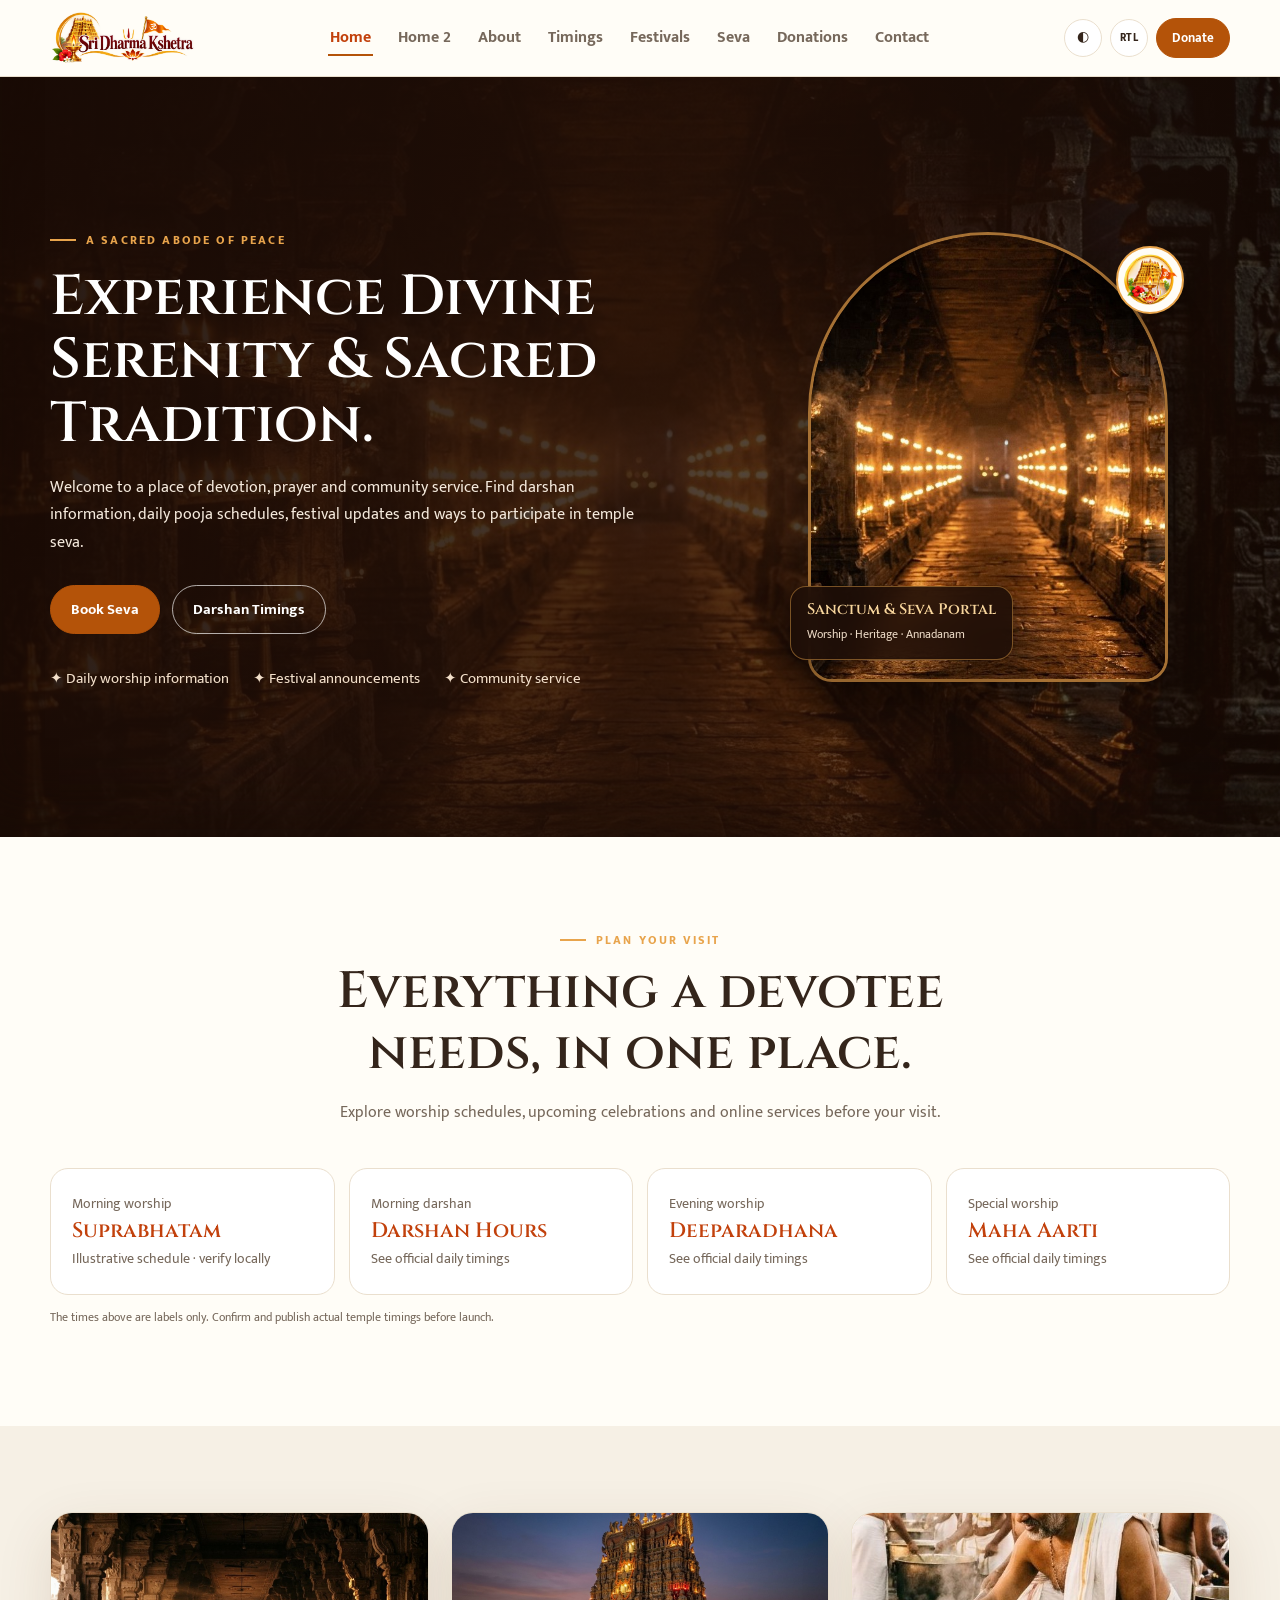
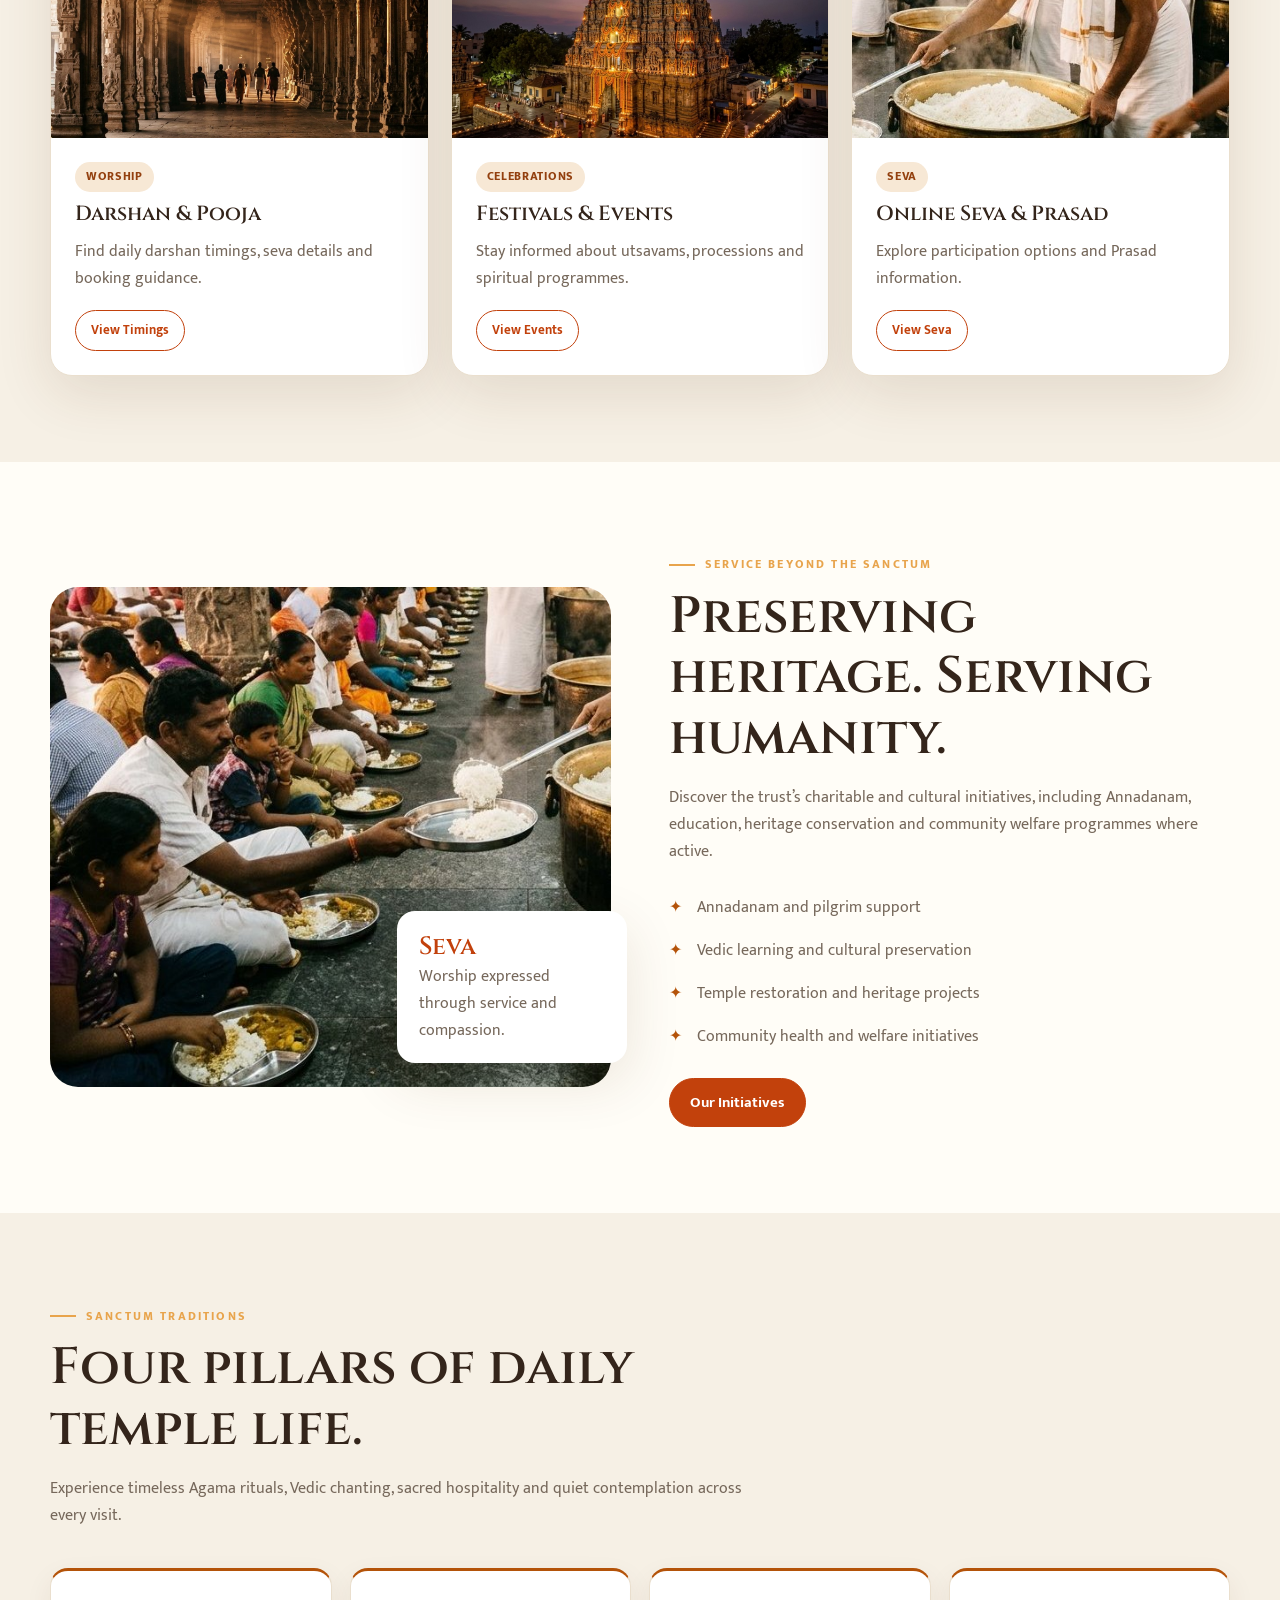
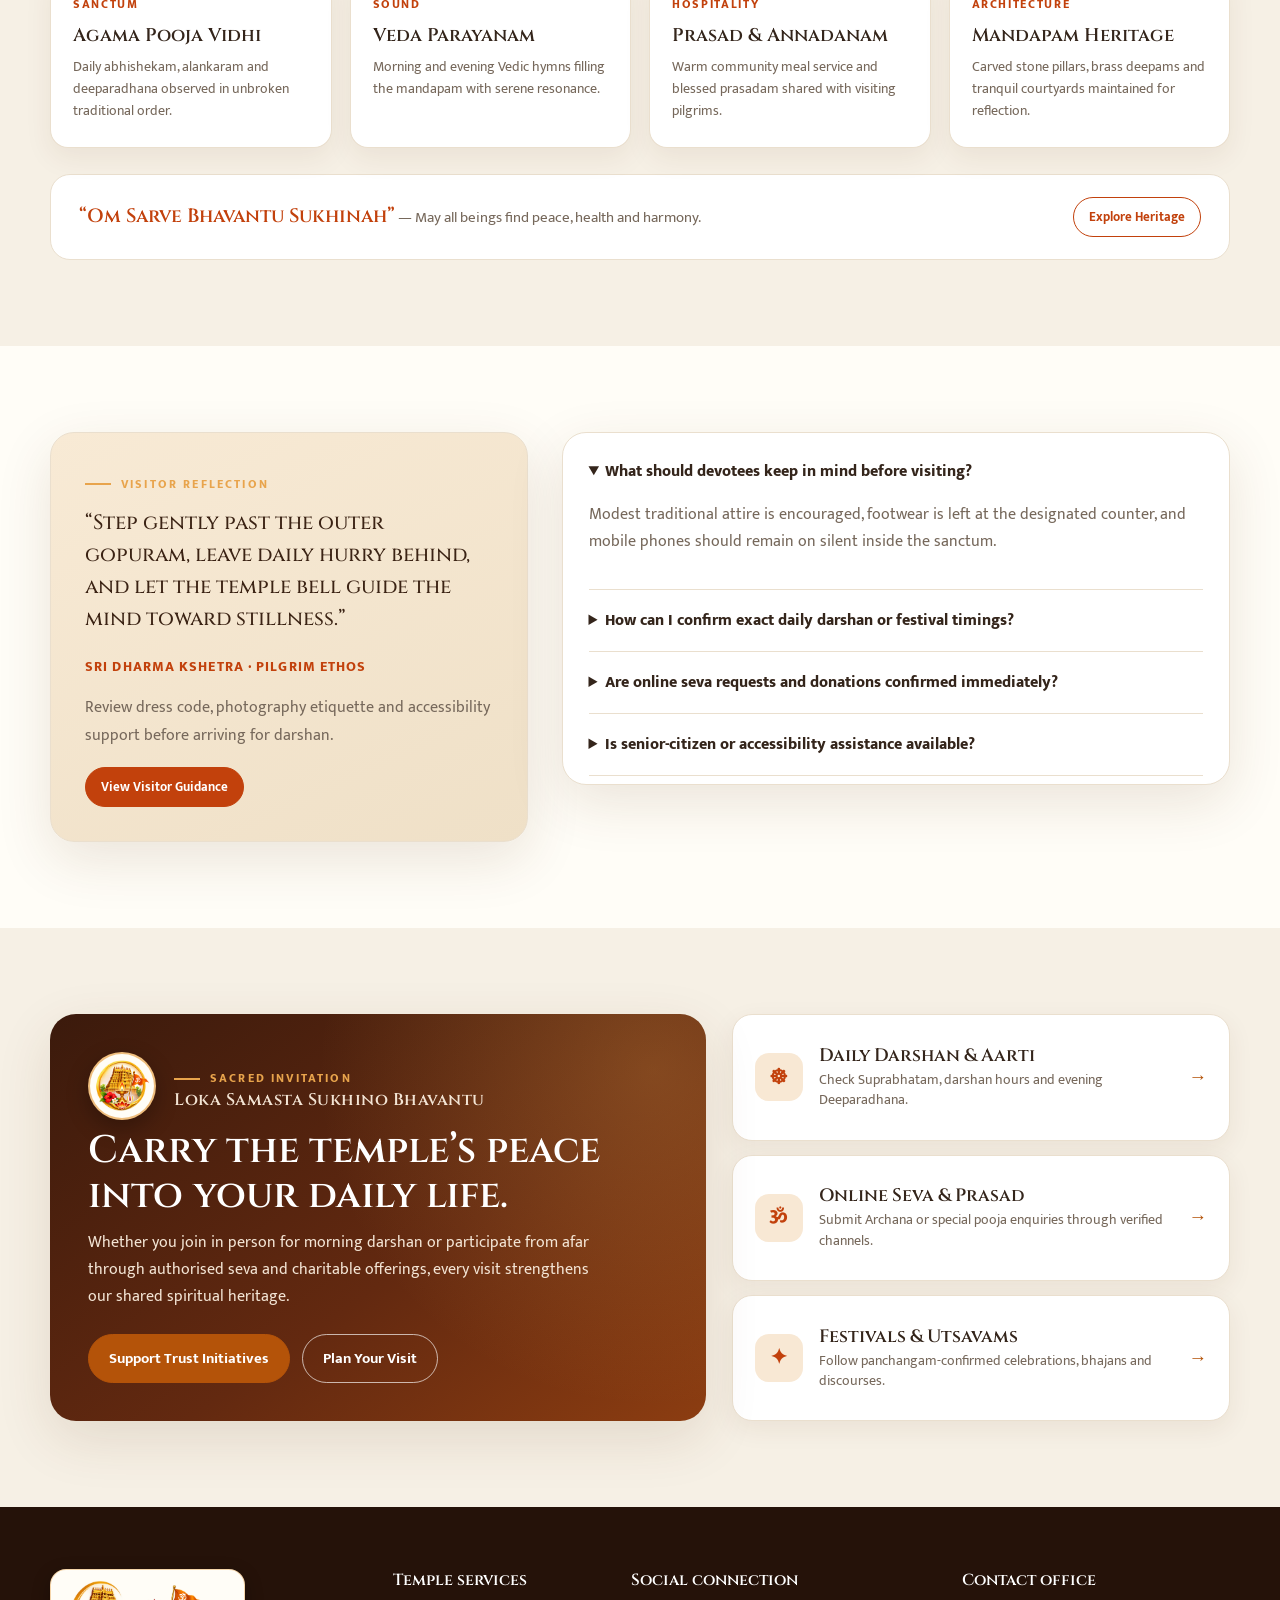
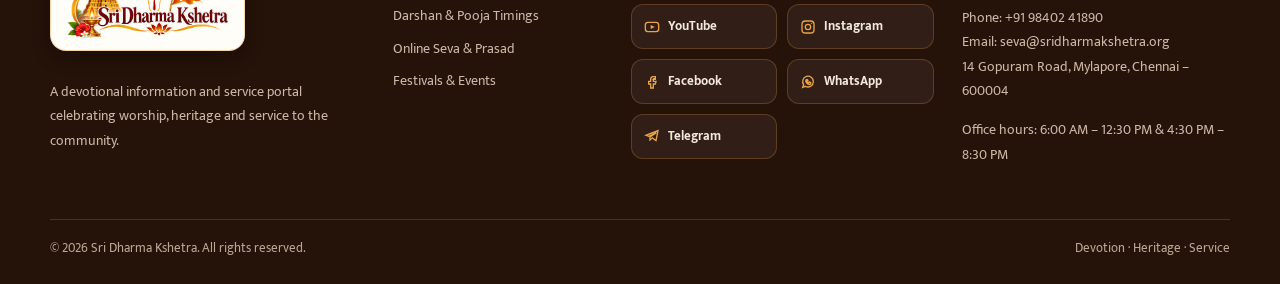
==== commit 3e95238f: "images" ====
--- a/index.html
+++ b/index.html
@@ -1,8 +1,8 @@
 <!doctype html><html lang="en"><head><meta charset="utf-8"><meta name="viewport" content="width=device-width,initial-scale=1"><meta name="theme-color" content="#C2410C"><title>Home | Sri Dharma Kshetra</title><meta name="description" content="Temple darshan, pooja timings, festivals, online seva and charitable trust initiatives."><link rel="icon" type="image/png" href="favicon.png"><link rel="apple-touch-icon" href="favicon.png"><link rel="stylesheet" href="styles.css"></head><body><header class="header"><div class="container header-inner"><a class="brand" href="index.html"><img class="brand-logo" src="Sri%20Dharma%20Kshetra%20Temple%20Logo.png" alt="Sri Dharma Kshetra — Temple &amp; Religious Trust"></a><button class="icon-btn menu-toggle" aria-label="Open navigation" aria-expanded="false">☰</button><nav class="nav" aria-label="Main navigation"><a class="active" href="index.html">Home</a><a class="" href="home-2.html">Home 2</a><a class="" href="about.html">About</a><a class="" href="pooja-timings.html">Timings</a><a class="" href="festivals-events.html">Festivals</a><a class="" href="online-seva.html">Seva</a><a class="" href="donations.html">Donations</a><a class="" href="contact.html">Contact</a></nav><div class="actions"><button class="icon-btn" data-theme-toggle aria-label="Toggle dark mode">◐</button><button class="icon-btn" data-rtl-toggle aria-label="Toggle text direction" aria-pressed="false" title="Switch LTR / RTL">RTL</button><a class="btn gold sm" href="donations.html">Donate</a></div></div></header>
-<main><section class="hero hero-home"><img src="https://images.unsplash.com/photo-1604608672516-8c5f5c7a5e2c?auto=format&fit=crop&w=2000&q=85" alt="Traditional temple lamp glowing in a sacred setting"><div class="container hero-wrap"><div class="hero-content"><span class="eyebrow">A sacred abode of peace</span><h1>Experience Divine Serenity &amp; Sacred Tradition.</h1><p>Welcome to a place of devotion, prayer and community service. Find darshan information, daily pooja schedules, festival updates and ways to participate in temple seva.</p><div class="hero-actions"><a class="btn gold" href="online-seva.html">Book Seva</a><a class="btn light-outline" href="pooja-timings.html">Darshan Timings</a></div><div class="hero-meta"><span>✦ Daily worship information</span><span>✦ Festival announcements</span><span>✦ Community service</span></div></div><div class="hero-arch"><div class="hero-arch-frame"><img src="https://images.unsplash.com/photo-1604608672516-8c5f5c7a5e2c?auto=format&fit=crop&w=1000&q=85" alt="Glowing brass deepam inside the temple sanctum"></div><img class="hero-arch-seal" src="favicon.png" alt="Sri Dharma Kshetra Temple Emblem"><div class="hero-arch-tag"><strong>Sanctum &amp; Seva Portal</strong><span>Worship · Heritage · Annadanam</span></div></div></div></section>
+<main><section class="hero hero-home"><img src="assets/images/home-hero-bg.jpg" alt="Traditional temple lamp glowing in a sacred setting"><div class="container hero-wrap"><div class="hero-content"><span class="eyebrow">A sacred abode of peace</span><h1>Experience Divine Serenity &amp; Sacred Tradition.</h1><p>Welcome to a place of devotion, prayer and community service. Find darshan information, daily pooja schedules, festival updates and ways to participate in temple seva.</p><div class="hero-actions"><a class="btn gold" href="online-seva.html">Book Seva</a><a class="btn light-outline" href="pooja-timings.html">Darshan Timings</a></div><div class="hero-meta"><span>✦ Daily worship information</span><span>✦ Festival announcements</span><span>✦ Community service</span></div></div><div class="hero-arch"><div class="hero-arch-frame"><img src="assets/images/home-hero-arch.jpg" alt="Glowing brass deepam inside the temple sanctum"></div><img class="hero-arch-seal" src="favicon.png" alt="Sri Dharma Kshetra Temple Emblem"><div class="hero-arch-tag"><strong>Sanctum &amp; Seva Portal</strong><span>Worship · Heritage · Annadanam</span></div></div></div></section>
 <section class="section"><div class="container"><div class="section-head center"><span class="eyebrow">Plan your visit</span><h2>Everything a devotee needs, in one place.</h2><p>Explore worship schedules, upcoming celebrations and online services before your visit.</p></div><div class="time-grid"><div class="time-card"><span>Morning worship</span><strong>Suprabhatam</strong><span>Illustrative schedule · verify locally</span></div><div class="time-card"><span>Morning darshan</span><strong>Darshan Hours</strong><span>See official daily timings</span></div><div class="time-card"><span>Evening worship</span><strong>Deeparadhana</strong><span>See official daily timings</span></div><div class="time-card"><span>Special worship</span><strong>Maha Aarti</strong><span>See official daily timings</span></div></div><p class="notice">The times above are labels only. Confirm and publish actual temple timings before launch.</p></div></section>
-<section class="section soft"><div class="container grid three"><article class="card"><img src="https://images.unsplash.com/photo-1604608672516-8c5f5c7a5e2c?auto=format&fit=crop&w=900&q=80" alt="Oil lamp at temple"><div class="card-body"><span class="pill">Worship</span><h3>Darshan & Pooja</h3><p>Find daily darshan timings, seva details and booking guidance.</p><p style="margin-top:18px"><a class="btn outline sm" href="pooja-timings.html">View Timings</a></p></div></article><article class="card"><img src="https://images.unsplash.com/photo-1561361513-2d000a50f0dc?auto=format&fit=crop&w=900&q=80" alt="Indian temple festival decorations"><div class="card-body"><span class="pill">Celebrations</span><h3>Festivals & Events</h3><p>Stay informed about utsavams, processions and spiritual programmes.</p><p style="margin-top:18px"><a class="btn outline sm" href="festivals-events.html">View Events</a></p></div></article><article class="card"><img src="https://images.unsplash.com/photo-1601050690597-df0568f70950?auto=format&fit=crop&w=900&q=80" alt="Traditional Indian prasad offering"><div class="card-body"><span class="pill">Seva</span><h3>Online Seva & Prasad</h3><p>Explore participation options and Prasad information.</p><p style="margin-top:18px"><a class="btn outline sm" href="online-seva.html">View Seva</a></p></div></article></div></section>
-<section class="section"><div class="container split"><div class="split-img"><img src="https://images.unsplash.com/photo-1542810634-71277d95dcbb?auto=format&fit=crop&w=1000&q=85" alt="Community meal service"><div class="float-note"><strong>Seva</strong><span class="muted">Worship expressed through service and compassion.</span></div></div><div><span class="eyebrow">Service beyond the sanctum</span><h2>Preserving heritage. Serving humanity.</h2><p class="muted">Discover the trust’s charitable and cultural initiatives, including Annadanam, education, heritage conservation and community welfare programmes where active.</p><ul class="checklist"><li>Annadanam and pilgrim support</li><li>Vedic learning and cultural preservation</li><li>Temple restoration and heritage projects</li><li>Community health and welfare initiatives</li></ul><a class="btn" href="home-2.html">Our Initiatives</a></div></div></section>
+<section class="section soft"><div class="container grid three"><article class="card"><img src="assets/images/home-darshan.jpg" alt="Oil lamp at temple"><div class="card-body"><span class="pill">Worship</span><h3>Darshan & Pooja</h3><p>Find daily darshan timings, seva details and booking guidance.</p><p style="margin-top:18px"><a class="btn outline sm" href="pooja-timings.html">View Timings</a></p></div></article><article class="card"><img src="assets/images/home-festival.jpg" alt="Indian temple festival decorations"><div class="card-body"><span class="pill">Celebrations</span><h3>Festivals & Events</h3><p>Stay informed about utsavams, processions and spiritual programmes.</p><p style="margin-top:18px"><a class="btn outline sm" href="festivals-events.html">View Events</a></p></div></article><article class="card"><img src="assets/images/home-prasad.jpg" alt="Traditional Indian prasad offering"><div class="card-body"><span class="pill">Seva</span><h3>Online Seva & Prasad</h3><p>Explore participation options and Prasad information.</p><p style="margin-top:18px"><a class="btn outline sm" href="online-seva.html">View Seva</a></p></div></article></div></section>
+<section class="section"><div class="container split"><div class="split-img"><img src="assets/images/home-seva.jpg" alt="Community meal service"><div class="float-note"><strong>Seva</strong><span class="muted">Worship expressed through service and compassion.</span></div></div><div><span class="eyebrow">Service beyond the sanctum</span><h2>Preserving heritage. Serving humanity.</h2><p class="muted">Discover the trust’s charitable and cultural initiatives, including Annadanam, education, heritage conservation and community welfare programmes where active.</p><ul class="checklist"><li>Annadanam and pilgrim support</li><li>Vedic learning and cultural preservation</li><li>Temple restoration and heritage projects</li><li>Community health and welfare initiatives</li></ul><a class="btn" href="home-2.html">Our Initiatives</a></div></div></section>
 <section class="section soft"><div class="container"><div class="section-head"><span class="eyebrow">Sanctum traditions</span><h2>Four pillars of daily temple life.</h2><p>Experience timeless Agama rituals, Vedic chanting, sacred hospitality and quiet contemplation across every visit.</p></div><div class="sacred-pillars"><article class="pillar-tile"><span>Sanctum</span><h3>Agama Pooja Vidhi</h3><p>Daily abhishekam, alankaram and deeparadhana observed in unbroken traditional order.</p></article><article class="pillar-tile"><span>Sound</span><h3>Veda Parayanam</h3><p>Morning and evening Vedic hymns filling the mandapam with serene resonance.</p></article><article class="pillar-tile"><span>Hospitality</span><h3>Prasad &amp; Annadanam</h3><p>Warm community meal service and blessed prasadam shared with visiting pilgrims.</p></article><article class="pillar-tile"><span>Architecture</span><h3>Mandapam Heritage</h3><p>Carved stone pillars, brass deepams and tranquil courtyards maintained for reflection.</p></article></div><div class="mantra-ribbon"><div><strong>“Om Sarve Bhavantu Sukhinah”</strong><span> — May all beings find peace, health and harmony.</span></div><a class="btn outline sm" href="about.html">Explore Heritage</a></div></div></section>
 <section class="section"><div class="container visitor-faq-split"><div class="reflection-card"><span class="eyebrow">Visitor reflection</span><blockquote>“Step gently past the outer gopuram, leave daily hurry behind, and let the temple bell guide the mind toward stillness.”</blockquote><cite>Sri Dharma Kshetra · Pilgrim Ethos</cite><p class="muted" style="margin:14px 0 18px">Review dress code, photography etiquette and accessibility support before arriving for darshan.</p><a class="btn sm" href="pooja-timings.html">View Visitor Guidance</a></div><div class="faq-card faq"><details open><summary>What should devotees keep in mind before visiting?</summary><p>Modest traditional attire is encouraged, footwear is left at the designated counter, and mobile phones should remain on silent inside the sanctum.</p></details><details><summary>How can I confirm exact daily darshan or festival timings?</summary><p>Timings may shift on auspicious days and utsavams. Always verify the latest schedule on the Timings page or with the temple office directly.</p></details><details><summary>Are online seva requests and donations confirmed immediately?</summary><p>This portal serves as an information guide; official confirmations and receipts are issued solely through verified temple office channels.</p></details><details><summary>Is senior-citizen or accessibility assistance available?</summary><p>Devotees needing wheelchair access or priority guidance may contact the temple office ahead of their visit for smooth arrangements.</p></details></div></div></section>
 <section class="section soft"><div class="container sanctuary-grid"><div class="sanctuary-panel"><div><div class="sanctuary-top"><img class="sanctuary-seal" src="favicon.png" alt="Sri Dharma Kshetra Sacred Emblem"><div><span class="eyebrow">Sacred invitation</span><p class="sanctuary-verse">Loka Samasta Sukhino Bhavantu</p></div></div><h2>Carry the temple’s peace into your daily life.</h2><p>Whether you join in person for morning darshan or participate from afar through authorised seva and charitable offerings, every visit strengthens our shared spiritual heritage.</p></div><div class="sanctuary-actions"><a class="btn gold" href="donations.html">Support Trust Initiatives</a><a class="btn light-outline" href="contact.html">Plan Your Visit</a></div></div><div class="quick-stack"><a class="quick-tile" href="pooja-timings.html"><span class="quick-badge" aria-hidden="true">☸</span><div><h3>Daily Darshan &amp; Aarti</h3><p>Check Suprabhatam, darshan hours and evening Deeparadhana.</p></div><span class="quick-arrow" aria-hidden="true">→</span></a><a class="quick-tile" href="online-seva.html"><span class="quick-badge" aria-hidden="true">ॐ</span><div><h3>Online Seva &amp; Prasad</h3><p>Submit Archana or special pooja enquiries through verified channels.</p></div><span class="quick-arrow" aria-hidden="true">→</span></a><a class="quick-tile" href="festivals-events.html"><span class="quick-badge" aria-hidden="true">✦</span><div><h3>Festivals &amp; Utsavams</h3><p>Follow panchangam-confirmed celebrations, bhajans and discourses.</p></div><span class="quick-arrow" aria-hidden="true">→</span></a></div></div></section></main><footer class="footer"><div class="container"><div class="footer-grid"><div><a class="brand" href="index.html"><img class="brand-logo" src="Sri%20Dharma%20Kshetra%20Temple%20Logo.png" alt="Sri Dharma Kshetra — Temple &amp; Religious Trust"></a><p style="max-width:310px">A devotional information and service portal celebrating worship, heritage and service to the community.</p></div><div><h4>Temple services</h4><div class="footer-links"><a href="pooja-timings.html">Darshan & Pooja Timings</a><a href="online-seva.html">Online Seva & Prasad</a><a href="festivals-events.html">Festivals & Events</a></div></div><div><h4>Social connection</h4><div class="footer-social"><a class="social-box" href="https://www.youtube.com" target="_blank" rel="noopener noreferrer"><svg viewBox="0 0 24 24" fill="none" stroke="currentColor" stroke-width="2" aria-hidden="true"><rect x="2" y="5" width="20" height="14" rx="4"/><polygon points="10,9 16,12 10,15" fill="currentColor" stroke="none"/></svg><span>YouTube</span></a><a class="social-box" href="https://www.instagram.com" target="_blank" rel="noopener noreferrer"><svg viewBox="0 0 24 24" fill="none" stroke="currentColor" stroke-width="2" aria-hidden="true"><rect x="3" y="3" width="18" height="18" rx="5"/><circle cx="12" cy="12" r="4"/><circle cx="17.5" cy="6.5" r="1" fill="currentColor" stroke="none"/></svg><span>Instagram</span></a><a class="social-box" href="https://www.facebook.com" target="_blank" rel="noopener noreferrer"><svg viewBox="0 0 24 24" fill="none" stroke="currentColor" stroke-width="2" aria-hidden="true"><path d="M14 8h3V4h-3a4 4 0 0 0-4 4v3H7v4h3v6h4v-6h3l1-4h-4V8a1 1 0 0 1 1-1Z"/></svg><span>Facebook</span></a><a class="social-box" href="https://wa.me/919840241890" target="_blank" rel="noopener noreferrer"><svg viewBox="0 0 24 24" fill="none" stroke="currentColor" stroke-width="2" aria-hidden="true"><path d="M20 11.5a8 8 0 0 1-11.8 7L4 20l1.5-4A8 8 0 1 1 20 11.5Z"/><path d="M9.5 9.5c.3 1.7 1.8 3.2 3.5 3.5l1.2-1 1.8.8v1.5a1.5 1.5 0 0 1-1.6 1.5 6.8 6.8 0 0 1-5.8-5.8A1.5 1.5 0 0 1 10 8.5h1.3l.7 1.7-1 .8"/></svg><span>WhatsApp</span></a><a class="social-box" href="https://t.me" target="_blank" rel="noopener noreferrer"><svg viewBox="0 0 24 24" fill="none" stroke="currentColor" stroke-width="2" aria-hidden="true"><path d="m21 4-3 15-5.5-4.2L9 18v-4.5L18.5 7 7 12.5 3 11 21 4Z"/></svg><span>Telegram</span></a></div></div><div><h4>Contact office</h4><p>Phone: <a href="tel:+919840241890">+91 98402 41890</a><br>Email: <a href="mailto:seva@sridharmakshetra.org">seva@sridharmakshetra.org</a><br>14 Gopuram Road, Mylapore, Chennai – 600004</p><p>Office hours: 6:00 AM – 12:30 PM &amp; 4:30 PM – 8:30 PM</p></div></div><div class="footer-bottom"><span>© <span data-year></span> Sri Dharma Kshetra. All rights reserved.</span><span>Devotion · Heritage · Service</span></div></div></footer><script src="script.js"></script></body></html>
--- a/styles.css
+++ b/styles.css
@@ -1,8 +1,8 @@
-
+﻿
 @import url('https://fonts.googleapis.com/css2?family=Cinzel:wght@400;500;600;700&family=Mukta:wght@400;500;600;700&display=swap');
 :root{--saffron:#C2410C;--saffron2:#9a320b;--gold:#B45309;--ivory:#FFFDF7;--paper:#F6F0E5;--ink:#34251b;--muted:#76685b;--line:#eadfce;--white:#fff;--shadow:0 18px 55px rgba(91,49,14,.12);--radius:22px}
 [data-theme=dark]{--ivory:#170F0A;--paper:#24170f;--ink:#f8eee2;--muted:#c5b4a2;--line:#4b3527;--white:#21150f;--shadow:0 18px 55px rgba(0,0,0,.32)}
-*{box-sizing:border-box}html{scroll-behavior:smooth}body{margin:0;background:var(--ivory);color:var(--ink);font-family:Mukta,Arial,sans-serif;line-height:1.7}img{max-width:100%;display:block}a{color:inherit;text-decoration:none}button,input,select,textarea{font:inherit}.container{width:min(1180px,calc(100% - 44px));margin:auto}.header{position:sticky;top:0;z-index:50;background:color-mix(in srgb,var(--ivory) 94%,transparent);backdrop-filter:blur(14px);border-bottom:1px solid var(--line)}.header-inner{min-height:76px;display:flex;align-items:center;justify-content:space-between;gap:20px}.brand{display:inline-flex;align-items:center;gap:11px;flex-shrink:0;width:fit-content;border-radius:14px;transition:transform .2s ease,box-shadow .2s ease,background-color .2s ease}.brand:hover{transform:translateY(-1px)}.brand-logo{display:block;height:58px;width:auto;max-width:100%;object-fit:contain}[data-theme=dark] .header .brand,.footer .brand{background:#fffdf7;padding:5px 12px;border:1px solid rgba(232,164,76,.45);box-shadow:0 6px 18px rgba(0,0,0,.28)}[data-theme=dark] .header .brand .brand-logo{height:50px}.nav{display:flex;align-items:center;justify-content:center;gap:clamp(14px,1.8vw,24px);margin:0 auto}.nav a{font-size:.98rem;font-weight:700;line-height:1.4;color:var(--muted);white-space:nowrap;padding:12px 2px;position:relative;transition:color .2s ease}.nav a:after{content:"";position:absolute;left:0;right:0;bottom:5px;height:2px;background:var(--gold);transform:scaleX(0);transform-origin:center;transition:transform .2s ease}.nav a:hover,.nav a.active{color:var(--saffron)}.nav a:hover:after,.nav a.active:after{transform:scaleX(1)}.actions{display:flex;align-items:center;gap:8px;flex-shrink:0}.icon-btn{width:38px;height:38px;border-radius:50%;border:1px solid var(--line);background:var(--white);color:var(--ink);cursor:pointer;display:grid;place-items:center;font-size:.85rem}[data-rtl-toggle]{font-size:.68rem;font-weight:800;letter-spacing:.04em}[data-rtl-toggle][aria-pressed=true]{border-color:var(--gold);color:var(--saffron)}.btn{display:inline-flex;align-items:center;justify-content:center;gap:8px;padding:11px 20px;border-radius:999px;background:var(--saffron);border:1px solid var(--saffron);color:white;font-weight:700;font-size:.92rem;cursor:pointer;transition:.2s}.btn:hover{background:var(--saffron2);transform:translateY(-1px)}.btn.gold{background:var(--gold);border-color:var(--gold)}.btn.outline{background:transparent;color:var(--saffron);border-color:var(--saffron)}.btn.light-outline{background:transparent;color:white;border-color:#ffffffa8}.btn.sm{padding:8px 15px;font-size:.82rem}.menu-toggle{display:none}.hero{position:relative;min-height:clamp(560px,calc(100svh - 76px),760px);display:flex;align-items:center;overflow:hidden;background:#261209;color:white}.hero>img{position:absolute;inset:0;width:100%;height:100%;object-fit:cover;object-position:center;opacity:.62}.hero:after{content:"";position:absolute;inset:0;background:linear-gradient(100deg,rgba(26,11,5,.92) 0%,rgba(35,16,7,.72) 50%,rgba(35,16,7,.22) 100%);box-shadow:inset 0 -54px 64px -32px rgba(23,11,5,.6)}.hero-content{position:relative;z-index:1;padding:clamp(52px,7vh,80px) 0;max-width:700px}.eyebrow{font-size:.75rem;font-weight:800;letter-spacing:.18em;text-transform:uppercase;color:#e8a44c;display:inline-flex;align-items:center;gap:10px}.eyebrow:before{content:"";width:26px;height:2px;background:currentColor}.hero h1{font:600 clamp(2.35rem,4.4vw,4.15rem)/1.12 Cinzel,serif;margin:16px 0 18px}.hero p{font-size:clamp(1.02rem,1.25vw,1.14rem);color:#f4e9dc;max-width:600px;margin:0}.hero-actions{display:flex;gap:12px;flex-wrap:wrap;margin-top:28px}.hero-meta{display:flex;gap:12px 24px;flex-wrap:wrap;margin-top:32px;color:#f2dfca;font-size:.92rem}.section{padding:86px 0}.section.soft{background:var(--paper)}.section-head{max-width:720px;margin-bottom:38px}.section-head.center{text-align:center;margin:0 auto 42px}.section h2,.page-intro h1{font:600 clamp(2.1rem,4vw,3.45rem)/1.18 Cinzel,serif;margin:12px 0 16px}.section-head p,.muted{color:var(--muted)}.grid{display:grid;gap:22px}.grid.two{grid-template-columns:repeat(2,1fr)}.grid.three{grid-template-columns:repeat(3,1fr)}.grid.four{grid-template-columns:repeat(4,1fr)}.card{background:var(--white);border:1px solid var(--line);border-radius:var(--radius);overflow:hidden;box-shadow:var(--shadow)}.card img{width:100%;height:225px;object-fit:cover}.card-body{padding:24px}.card h3{font:600 1.28rem Cinzel,serif;margin:8px 0 10px}.card p{margin:0;color:var(--muted)}.card-icon{width:50px;height:50px;border-radius:50%;display:grid;place-items:center;background:#f8e8d4;color:var(--saffron);font-size:1.4rem}.split{display:grid;grid-template-columns:1fr 1fr;gap:58px;align-items:center}.split-img{position:relative}.split-img img{height:500px;width:100%;object-fit:cover;border-radius:28px}.float-note{position:absolute;bottom:24px;right:-16px;background:var(--white);border-radius:18px;padding:19px 22px;max-width:230px;box-shadow:var(--shadow)}.float-note strong{display:block;font:600 1.55rem Cinzel,serif;color:var(--saffron)}.checklist{list-style:none;padding:0;margin:20px 0}.checklist li{position:relative;padding:8px 0 8px 28px;color:var(--muted)}.checklist li:before{content:"✦";position:absolute;left:0;color:var(--gold)}.page-hero{background:radial-gradient(circle at 88% 18%,rgba(232,164,76,.16),transparent 46%),var(--paper);border-bottom:1px solid var(--line);padding:clamp(48px,6.5vh,72px) 0 clamp(44px,5.5vh,64px)}.page-intro{max-width:780px}.page-intro h1{font-size:clamp(2.15rem,4.1vw,3.45rem);line-height:1.15;margin:10px 0 14px}.page-intro p{font-size:1.06rem;color:var(--muted);max-width:670px;margin:0}.crumb{font-size:.82rem;color:var(--muted);margin-bottom:17px}.pill{display:inline-block;padding:5px 11px;border-radius:99px;background:#f7e8d5;color:#93400f;font-size:.72rem;font-weight:800;text-transform:uppercase;letter-spacing:.06em}.time-grid{display:grid;grid-template-columns:repeat(4,1fr);gap:14px}.time-card{background:var(--white);border:1px solid var(--line);border-radius:18px;padding:21px}.time-card strong{display:block;font:600 1.3rem Cinzel,serif;color:var(--saffron)}.time-card span{font-size:.9rem;color:var(--muted)}.cta{background:#421f0e;color:#fff;border-radius:24px;padding:36px;display:flex;align-items:center;justify-content:space-between;gap:22px}.cta h2{font-size:1.9rem;margin:0 0 6px}.cta p{margin:0;color:#e7d2bd}.form-wrap{background:var(--white);border:1px solid var(--line);border-radius:24px;padding:28px;box-shadow:var(--shadow)}.form-grid{display:grid;grid-template-columns:1fr 1fr;gap:15px}.field{display:flex;flex-direction:column;gap:7px}.field.full{grid-column:1/-1}.field label{font-size:.86rem;font-weight:800}.field input,.field select,.field textarea{background:var(--ivory);border:1px solid var(--line);border-radius:11px;padding:12px 14px;color:var(--ink);outline:none}.field input:focus,.field select:focus,.field textarea:focus{border-color:var(--saffron);box-shadow:0 0 0 3px #c2410c20}.field textarea{min-height:110px;resize:vertical}.notice{font-size:.78rem;color:var(--muted);margin-top:12px}.toast{display:none;color:var(--saffron);font-weight:800;margin-top:12px}.toast.show{display:block}.footer{background:#251209;color:#f4e8dc;padding:62px 0 24px}.footer-grid{display:grid;grid-template-columns:1.35fr .9fr 1.3fr 1.15fr;gap:28px}.footer p,.footer a{color:#cbb7a4;font-size:.9rem}.footer h4{margin:0 0 13px;color:white;font:600 1rem Cinzel,serif}.footer-links{display:grid;gap:8px}.footer-social{display:grid;grid-template-columns:repeat(2,minmax(0,1fr));gap:10px}.social-box{display:flex;align-items:center;gap:8px;padding:10px 12px;border-radius:12px;background:rgba(255,253,247,.06);border:1px solid rgba(232,164,76,.24);color:#f4e8dc!important;font-size:.84rem!important;font-weight:700;white-space:nowrap;transition:transform .2s ease,border-color .2s ease,background-color .2s ease}.social-box svg{width:16px;height:16px;color:#e8a44c;flex-shrink:0}.social-box:hover{transform:translateY(-1px);border-color:#e8a44c;background:rgba(232,164,76,.14);color:#fff!important}.footer-bottom{border-top:1px solid #ffffff24;margin-top:38px;padding-top:18px;display:flex;justify-content:space-between;gap:15px;flex-wrap:wrap;color:#bba693;font-size:.8rem}.footer .brand{margin-bottom:14px;padding:7px 14px;border-radius:16px}.footer .brand-logo{height:66px}.schedule-row{display:flex;gap:16px;padding:17px 0;border-bottom:1px solid var(--line)}.schedule-row time{min-width:95px;font-weight:800;color:var(--saffron)}.schedule-row h3{margin:0;font:600 1.1rem Cinzel,serif}.schedule-row p{margin:3px 0 0;color:var(--muted);font-size:.9rem}.cause{display:flex;align-items:center;gap:17px}.cause img{width:108px;height:108px;object-fit:cover;border-radius:16px}.cause h3{margin:0 0 6px;font:600 1.1rem Cinzel,serif}.cause p{font-size:.88rem;color:var(--muted);margin:0}.faq details{border-bottom:1px solid var(--line);padding:17px 0}.faq summary{font-weight:800;cursor:pointer}.faq details p{color:var(--muted)}.map-box{height:260px;border-radius:20px;background:linear-gradient(135deg,#f0d7b5,#e7c79e);display:grid;place-items:center;text-align:center;color:#613719;padding:24px}
+*{box-sizing:border-box}html{scroll-behavior:smooth}body{margin:0;background:var(--ivory);color:var(--ink);font-family:Mukta,Arial,sans-serif;line-height:1.7}img{max-width:100%;display:block}a{color:inherit;text-decoration:none}button,input,select,textarea{font:inherit}.container{width:min(1180px,calc(100% - 44px));margin:auto}.header{position:sticky;top:0;z-index:50;background:color-mix(in srgb,var(--ivory) 94%,transparent);backdrop-filter:blur(14px);border-bottom:1px solid var(--line)}.header-inner{min-height:76px;display:flex;align-items:center;justify-content:space-between;gap:20px}.brand{display:inline-flex;align-items:center;gap:11px;flex-shrink:0;width:fit-content;border-radius:14px;transition:transform .2s ease,box-shadow .2s ease,background-color .2s ease}.brand:hover{transform:translateY(-1px)}.brand-logo{display:block;height:58px;width:auto;max-width:100%;object-fit:contain}[data-theme=dark] .header .brand,.footer .brand{background:#fffdf7;padding:5px 12px;border:1px solid rgba(232,164,76,.45);box-shadow:0 6px 18px rgba(0,0,0,.28)}[data-theme=dark] .header .brand .brand-logo{height:50px}.nav{display:flex;align-items:center;justify-content:center;gap:clamp(14px,1.8vw,24px);margin:0 auto}.nav a{font-size:.98rem;font-weight:700;line-height:1.4;color:var(--muted);white-space:nowrap;padding:12px 2px;position:relative;transition:color .2s ease}.nav a:after{content:"";position:absolute;left:0;right:0;bottom:5px;height:2px;background:var(--gold);transform:scaleX(0);transform-origin:center;transition:transform .2s ease}.nav a:hover,.nav a.active{color:var(--saffron)}.nav a:hover:after,.nav a.active:after{transform:scaleX(1)}.actions{display:flex;align-items:center;gap:8px;flex-shrink:0}.icon-btn{width:38px;height:38px;border-radius:50%;border:1px solid var(--line);background:var(--white);color:var(--ink);cursor:pointer;display:grid;place-items:center;font-size:.85rem}[data-rtl-toggle]{font-size:.68rem;font-weight:800;letter-spacing:.04em}[data-rtl-toggle][aria-pressed=true]{border-color:var(--gold);color:var(--saffron)}.btn{display:inline-flex;align-items:center;justify-content:center;gap:8px;padding:11px 20px;border-radius:999px;background:var(--saffron);border:1px solid var(--saffron);color:white;font-weight:700;font-size:.92rem;cursor:pointer;transition:.2s}.btn:hover{background:var(--saffron2);transform:translateY(-1px)}.btn.gold{background:var(--gold);border-color:var(--gold)}.btn.outline{background:transparent;color:var(--saffron);border-color:var(--saffron)}.btn.light-outline{background:transparent;color:white;border-color:#ffffffa8}.btn.sm{padding:8px 15px;font-size:.82rem}.menu-toggle{display:none}.hero{position:relative;min-height:clamp(560px,calc(100svh - 76px),760px);display:flex;align-items:center;overflow:hidden;background:#261209;color:white}.hero>img{position:absolute;inset:0;width:100%;height:100%;object-fit:cover;object-position:center;opacity:.62}.hero:after{content:"";position:absolute;inset:0;background:linear-gradient(100deg,rgba(26,11,5,.92) 0%,rgba(35,16,7,.72) 50%,rgba(35,16,7,.22) 100%);box-shadow:inset 0 -54px 64px -32px rgba(23,11,5,.6)}.hero-content{position:relative;z-index:1;padding:clamp(52px,7vh,80px) 0;max-width:700px}.eyebrow{font-size:.75rem;font-weight:800;letter-spacing:.18em;text-transform:uppercase;color:#e8a44c;display:inline-flex;align-items:center;gap:10px}.eyebrow:before{content:"";width:26px;height:2px;background:currentColor}.hero h1{font:600 clamp(2.35rem,4.4vw,4.15rem)/1.12 Cinzel,serif;margin:16px 0 18px}.hero p{font-size:clamp(1.02rem,1.25vw,1.14rem);color:#f4e9dc;max-width:600px;margin:0}.hero-actions{display:flex;gap:12px;flex-wrap:wrap;margin-top:28px}.hero-meta{display:flex;gap:12px 24px;flex-wrap:wrap;margin-top:32px;color:#f2dfca;font-size:.92rem}.section{padding:86px 0}.section.soft{background:var(--paper)}.section-head{max-width:720px;margin-bottom:38px}.section-head.center{text-align:center;margin:0 auto 42px}.section h2,.page-intro h1{font:600 clamp(2.1rem,4vw,3.45rem)/1.18 Cinzel,serif;margin:12px 0 16px}.section-head p,.muted{color:var(--muted)}.grid{display:grid;gap:22px}.grid.two{grid-template-columns:repeat(2,1fr)}.grid.three{grid-template-columns:repeat(3,1fr)}.grid.four{grid-template-columns:repeat(4,1fr)}.card{background:var(--white);border:1px solid var(--line);border-radius:var(--radius);overflow:hidden;box-shadow:var(--shadow)}.card img{width:100%;height:225px;object-fit:cover}.card-body{padding:24px}.card h3{font:600 1.28rem Cinzel,serif;margin:8px 0 10px}.card p{margin:0;color:var(--muted)}.card-icon{width:50px;height:50px;border-radius:50%;display:grid;place-items:center;background:#f8e8d4;color:var(--saffron);font-size:1.4rem}.split{display:grid;grid-template-columns:1fr 1fr;gap:58px;align-items:center}.split-img{position:relative}.split-img img{height:500px;width:100%;object-fit:cover;border-radius:28px}.float-note{position:absolute;bottom:24px;right:-16px;background:var(--white);border-radius:18px;padding:19px 22px;max-width:230px;box-shadow:var(--shadow)}.float-note strong{display:block;font:600 1.55rem Cinzel,serif;color:var(--saffron)}.checklist{list-style:none;padding:0;margin:20px 0}.checklist li{position:relative;padding:8px 0 8px 28px;color:var(--muted)}.checklist li:before{content:"✦";position:absolute;left:0;color:var(--gold)}.page-hero{background:radial-gradient(circle at 88% 18%,rgba(232,164,76,.16),transparent 46%),var(--paper);border-bottom:1px solid var(--line);padding:clamp(48px,6.5vh,72px) 0 clamp(44px,5.5vh,64px)}.page-intro{max-width:780px}.page-intro h1{font-size:clamp(2.15rem,4.1vw,3.45rem);line-height:1.15;margin:10px 0 14px}.page-intro p{font-size:1.06rem;color:var(--muted);max-width:670px;margin:0}.pill{display:inline-block;padding:5px 11px;border-radius:99px;background:#f7e8d5;color:#93400f;font-size:.72rem;font-weight:800;text-transform:uppercase;letter-spacing:.06em}.time-grid{display:grid;grid-template-columns:repeat(4,1fr);gap:14px}.time-card{background:var(--white);border:1px solid var(--line);border-radius:18px;padding:21px}.time-card strong{display:block;font:600 1.3rem Cinzel,serif;color:var(--saffron)}.time-card span{font-size:.9rem;color:var(--muted)}.cta{background:#421f0e;color:#fff;border-radius:24px;padding:36px;display:flex;align-items:center;justify-content:space-between;gap:22px}.cta h2{font-size:1.9rem;margin:0 0 6px}.cta p{margin:0;color:#e7d2bd}.form-wrap{background:var(--white);border:1px solid var(--line);border-radius:24px;padding:28px;box-shadow:var(--shadow)}.form-grid{display:grid;grid-template-columns:1fr 1fr;gap:15px}.field{display:flex;flex-direction:column;gap:7px}.field.full{grid-column:1/-1}.field label{font-size:.86rem;font-weight:800}.field input,.field select,.field textarea{background:var(--ivory);border:1px solid var(--line);border-radius:11px;padding:12px 14px;color:var(--ink);outline:none}.field input:focus,.field select:focus,.field textarea:focus{border-color:var(--saffron);box-shadow:0 0 0 3px #c2410c20}.field textarea{min-height:110px;resize:vertical}.notice{font-size:.78rem;color:var(--muted);margin-top:12px}.toast{display:none;color:var(--saffron);font-weight:800;margin-top:12px}.toast.show{display:block}.footer{background:#251209;color:#f4e8dc;padding:62px 0 24px}.footer-grid{display:grid;grid-template-columns:1.35fr .9fr 1.3fr 1.15fr;gap:28px}.footer p,.footer a{color:#cbb7a4;font-size:.9rem}.footer h4{margin:0 0 13px;color:white;font:600 1rem Cinzel,serif}.footer-links{display:grid;gap:8px}.footer-social{display:grid;grid-template-columns:repeat(2,minmax(0,1fr));gap:10px}.social-box{display:flex;align-items:center;gap:8px;padding:10px 12px;border-radius:12px;background:rgba(255,253,247,.06);border:1px solid rgba(232,164,76,.24);color:#f4e8dc!important;font-size:.84rem!important;font-weight:700;white-space:nowrap;transition:transform .2s ease,border-color .2s ease,background-color .2s ease}.social-box svg{width:16px;height:16px;color:#e8a44c;flex-shrink:0}.social-box:hover{transform:translateY(-1px);border-color:#e8a44c;background:rgba(232,164,76,.14);color:#fff!important}.footer-bottom{border-top:1px solid #ffffff24;margin-top:38px;padding-top:18px;display:flex;justify-content:space-between;gap:15px;flex-wrap:wrap;color:#bba693;font-size:.8rem}.footer .brand{margin-bottom:14px;padding:7px 14px;border-radius:16px}.footer .brand-logo{height:66px}.schedule-row{display:flex;gap:16px;padding:17px 0;border-bottom:1px solid var(--line)}.schedule-row time{min-width:95px;font-weight:800;color:var(--saffron)}.schedule-row h3{margin:0;font:600 1.1rem Cinzel,serif}.schedule-row p{margin:3px 0 0;color:var(--muted);font-size:.9rem}.cause{display:flex;align-items:center;gap:17px}.cause img{width:108px;height:108px;object-fit:cover;border-radius:16px}.cause h3{margin:0 0 6px;font:600 1.1rem Cinzel,serif}.cause p{font-size:.88rem;color:var(--muted);margin:0}.faq details{border-bottom:1px solid var(--line);padding:17px 0}.faq summary{font-weight:800;cursor:pointer}.faq details p{color:var(--muted)}.map-box{height:260px;border-radius:20px;background:linear-gradient(135deg,#f0d7b5,#e7c79e);display:grid;place-items:center;text-align:center;color:#613719;padding:24px}
 /* Unique closing sections */
 .sanctuary-grid{display:grid;grid-template-columns:1.25fr .95fr;gap:26px;align-items:stretch}
 .sanctuary-panel{position:relative;overflow:hidden;border-radius:26px;padding:38px;background:linear-gradient(145deg,#3b1a0c 0%,#632910 58%,#8c3d11 100%);color:#fff;box-shadow:var(--shadow);display:flex;flex-direction:column;justify-content:space-between;gap:24px}
@@ -167,7 +167,7 @@
 .about-tags{display:flex;gap:10px;flex-wrap:wrap;margin-top:20px}
 .about-tags span{padding:6px 14px;border-radius:999px;background:var(--white);border:1px solid var(--line);font-size:.82rem;font-weight:700;color:var(--ink)}
 .hero-timings{background:linear-gradient(135deg,#8c2f09 0%,#c2410c 52%,#b45309 100%);color:#fff;border-bottom:none;padding:clamp(48px,6.5vh,72px) 0}
-.hero-timings .crumb,.hero-timings .page-intro p{color:#fde8d2}
+.hero-timings .page-intro p{color:#fde8d2}
 .hero-timings .eyebrow{color:#fde6be}
 .hero-timings h1{color:#fff}
 .timings-hero-grid{display:grid;grid-template-columns:1.15fr .85fr;gap:34px;align-items:center}
@@ -177,7 +177,7 @@
 .dial-cell strong{display:block;font:600 1.08rem Cinzel,serif;color:#fff;margin:3px 0}
 .dial-cell small{font-size:.8rem;color:#f5dec5}
 .hero-festivals{position:relative;overflow:hidden;background:radial-gradient(circle at 82% 24%,rgba(232,164,76,.24),transparent 42%),linear-gradient(135deg,#280c06 0%,#581b0b 55%,#7c290c 100%);color:#fff;border-bottom:none;padding:clamp(50px,7vh,76px) 0}
-.hero-festivals .crumb,.hero-festivals .page-intro p{color:#f2d8c2}
+.hero-festivals .page-intro p{color:#f2d8c2}
 .hero-festivals .eyebrow{color:#f7d59c}
 .hero-festivals h1{color:#fff}
 .festivals-hero-grid{display:grid;grid-template-columns:1.1fr .9fr;gap:38px;align-items:center}
@@ -194,7 +194,7 @@
 .seva-pills a{padding:8px 16px;border-radius:999px;background:var(--paper);border:1px solid var(--line);font-size:.86rem;font-weight:700;color:var(--ink);transition:.2s}
 .seva-pills a:hover{border-color:var(--saffron);color:var(--saffron);transform:translateY(-1px)}
 .hero-donations{background:linear-gradient(145deg,#1d120b 0%,#392212 58%,#553216 100%);color:#fff;border-bottom:none;padding:clamp(50px,7vh,76px) 0}
-.hero-donations .crumb,.hero-donations .page-intro p{color:#ead6c2}
+.hero-donations .page-intro p{color:#ead6c2}
 .hero-donations .eyebrow{color:#f7d59c}
 .hero-donations h1{color:#fff}
 .donations-hero-grid{display:grid;grid-template-columns:1.15fr .85fr;gap:36px;align-items:center}
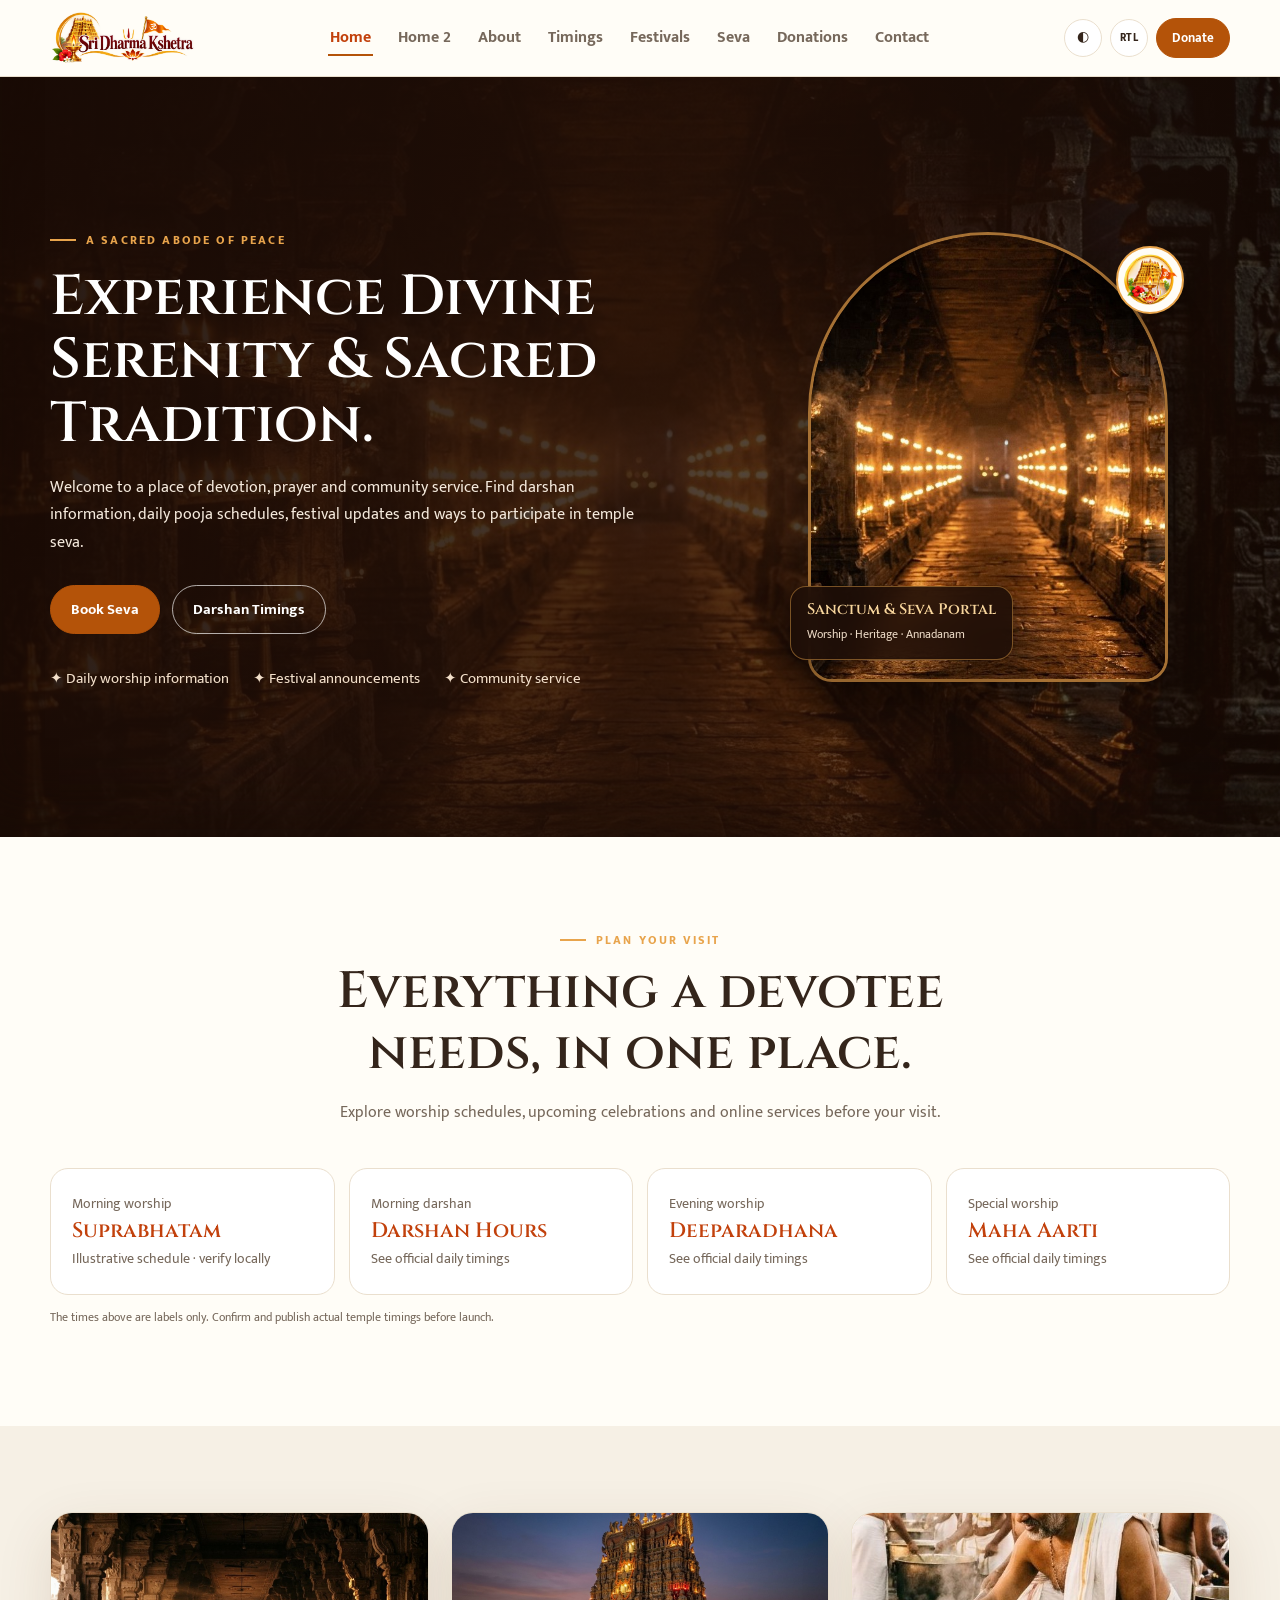
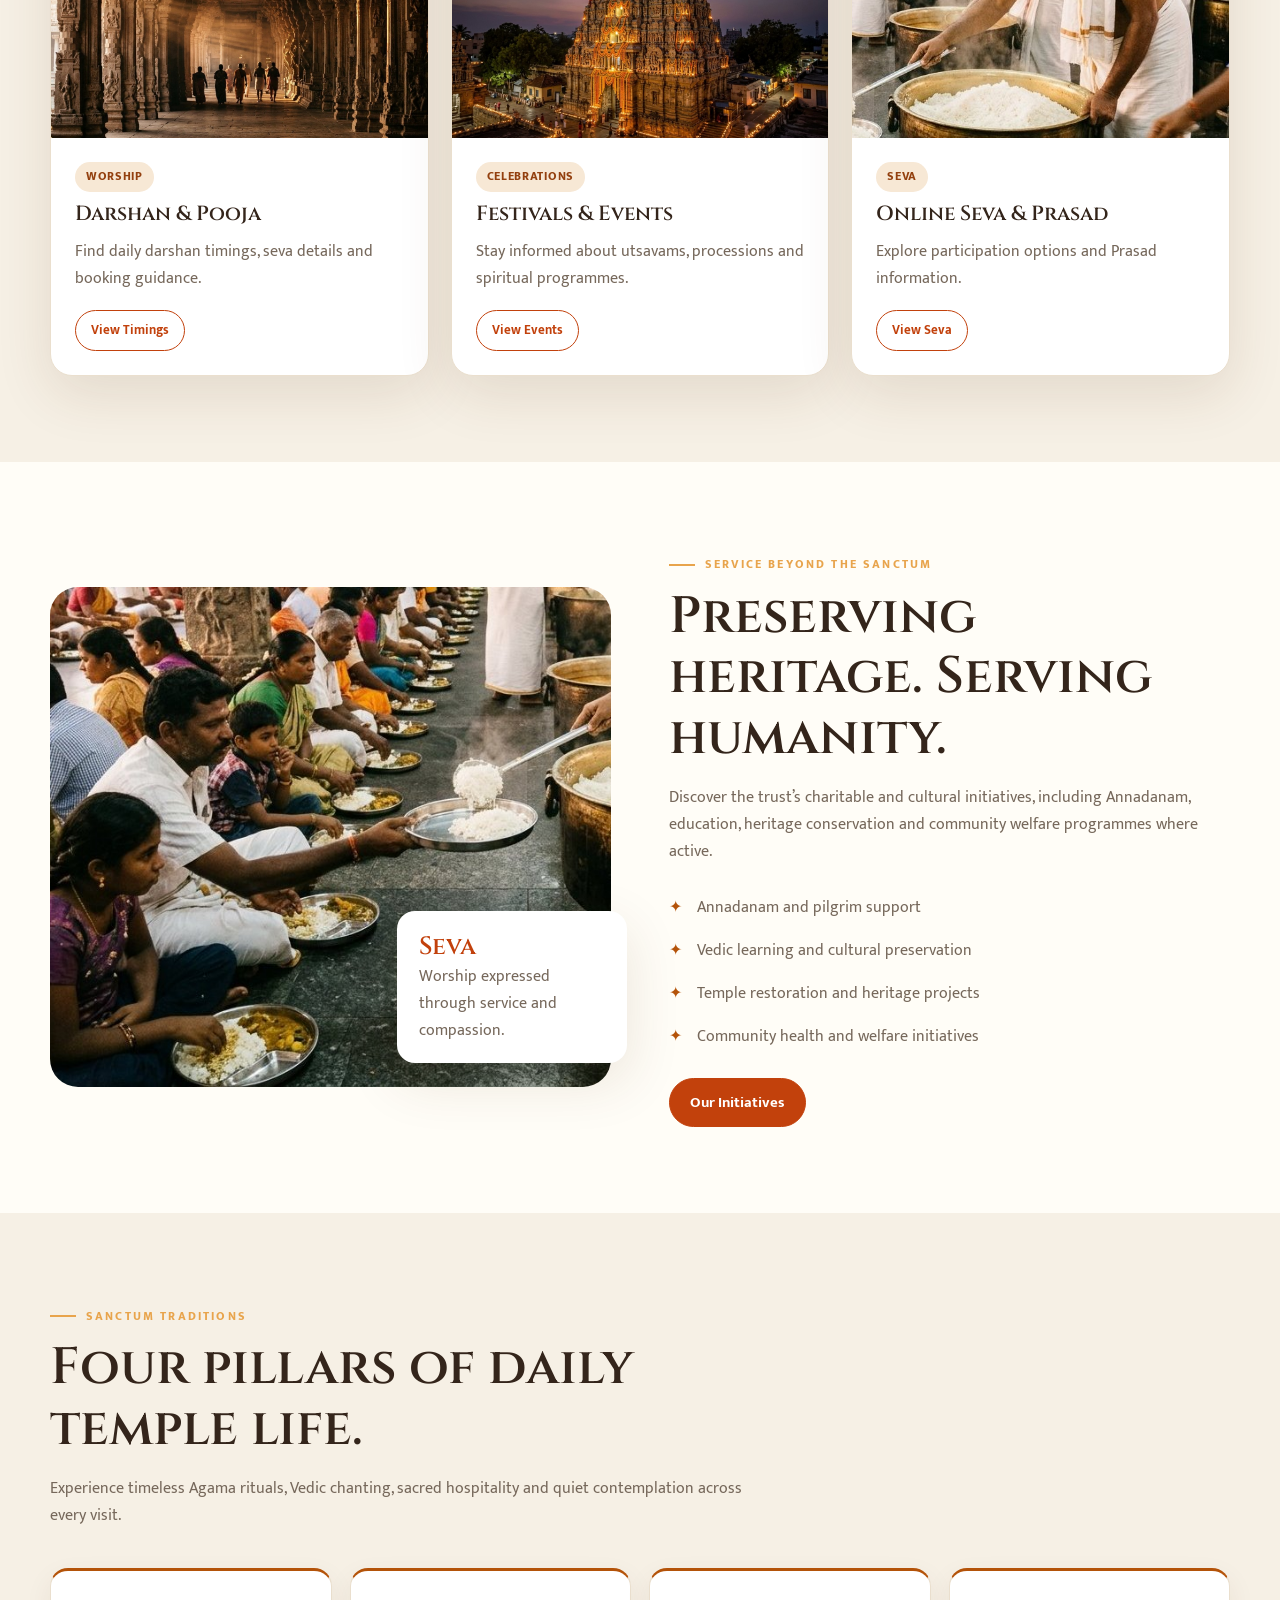
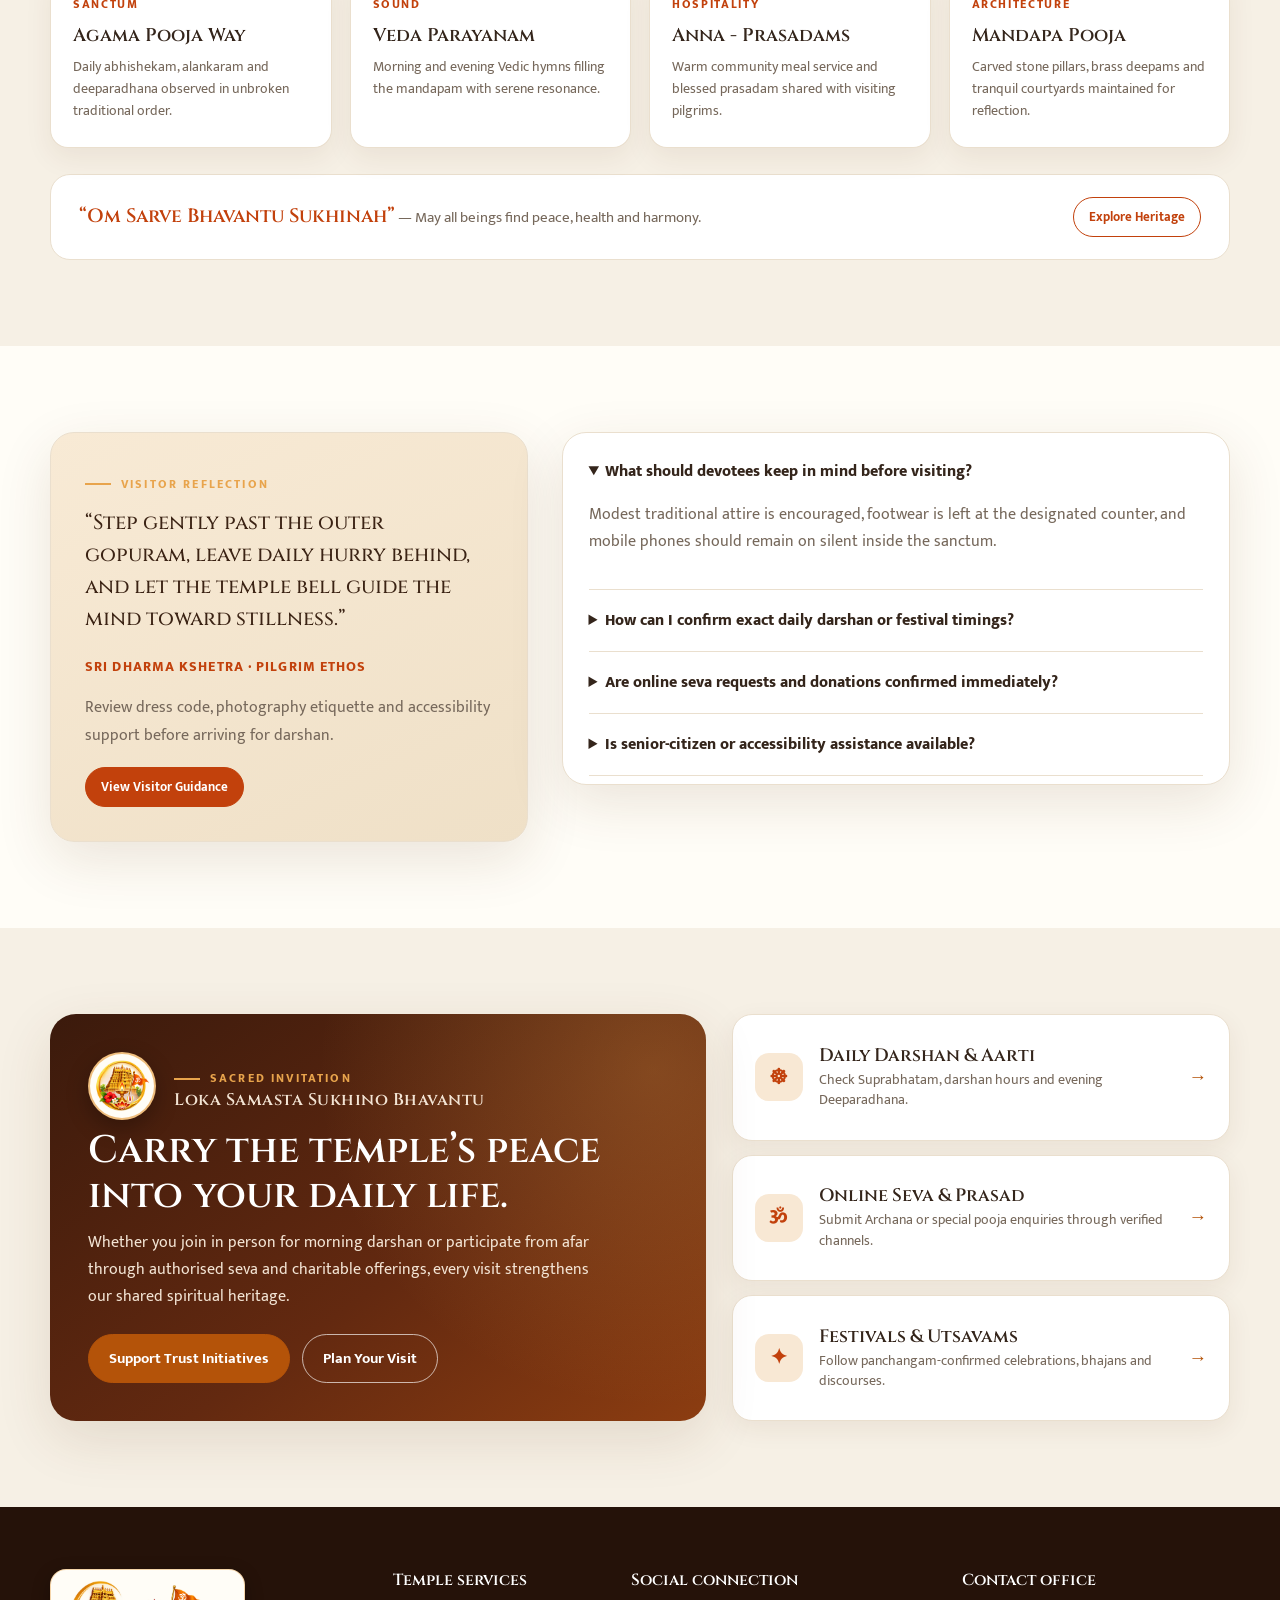
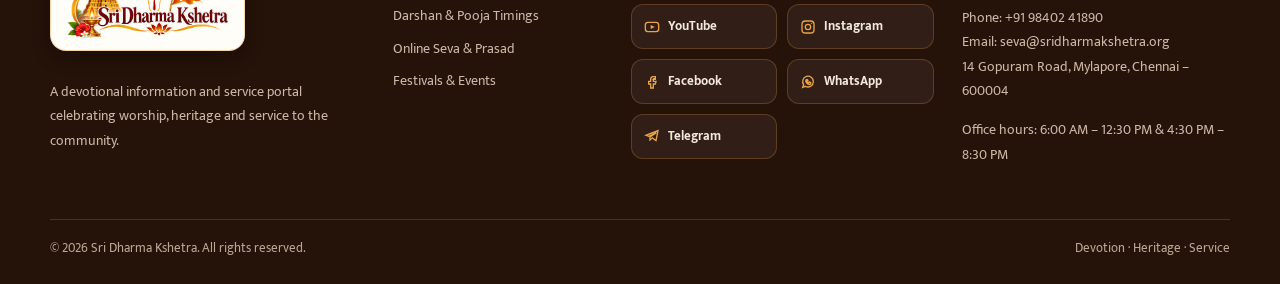
==== commit 77fb93ca: "SecondCommit" ====
--- a/index.html
+++ b/index.html
@@ -1,8 +1,284 @@
-<!doctype html><html lang="en"><head><meta charset="utf-8"><meta name="viewport" content="width=device-width,initial-scale=1"><meta name="theme-color" content="#C2410C"><title>Home | Sri Dharma Kshetra</title><meta name="description" content="Temple darshan, pooja timings, festivals, online seva and charitable trust initiatives."><link rel="icon" type="image/png" href="favicon.png"><link rel="apple-touch-icon" href="favicon.png"><link rel="stylesheet" href="styles.css"></head><body><header class="header"><div class="container header-inner"><a class="brand" href="index.html"><img class="brand-logo" src="Sri%20Dharma%20Kshetra%20Temple%20Logo.png" alt="Sri Dharma Kshetra — Temple &amp; Religious Trust"></a><button class="icon-btn menu-toggle" aria-label="Open navigation" aria-expanded="false">☰</button><nav class="nav" aria-label="Main navigation"><a class="active" href="index.html">Home</a><a class="" href="home-2.html">Home 2</a><a class="" href="about.html">About</a><a class="" href="pooja-timings.html">Timings</a><a class="" href="festivals-events.html">Festivals</a><a class="" href="online-seva.html">Seva</a><a class="" href="donations.html">Donations</a><a class="" href="contact.html">Contact</a></nav><div class="actions"><button class="icon-btn" data-theme-toggle aria-label="Toggle dark mode">◐</button><button class="icon-btn" data-rtl-toggle aria-label="Toggle text direction" aria-pressed="false" title="Switch LTR / RTL">RTL</button><a class="btn gold sm" href="donations.html">Donate</a></div></div></header>
-<main><section class="hero hero-home"><img src="assets/images/home-hero-bg.jpg" alt="Traditional temple lamp glowing in a sacred setting"><div class="container hero-wrap"><div class="hero-content"><span class="eyebrow">A sacred abode of peace</span><h1>Experience Divine Serenity &amp; Sacred Tradition.</h1><p>Welcome to a place of devotion, prayer and community service. Find darshan information, daily pooja schedules, festival updates and ways to participate in temple seva.</p><div class="hero-actions"><a class="btn gold" href="online-seva.html">Book Seva</a><a class="btn light-outline" href="pooja-timings.html">Darshan Timings</a></div><div class="hero-meta"><span>✦ Daily worship information</span><span>✦ Festival announcements</span><span>✦ Community service</span></div></div><div class="hero-arch"><div class="hero-arch-frame"><img src="assets/images/home-hero-arch.jpg" alt="Glowing brass deepam inside the temple sanctum"></div><img class="hero-arch-seal" src="favicon.png" alt="Sri Dharma Kshetra Temple Emblem"><div class="hero-arch-tag"><strong>Sanctum &amp; Seva Portal</strong><span>Worship · Heritage · Annadanam</span></div></div></div></section>
-<section class="section"><div class="container"><div class="section-head center"><span class="eyebrow">Plan your visit</span><h2>Everything a devotee needs, in one place.</h2><p>Explore worship schedules, upcoming celebrations and online services before your visit.</p></div><div class="time-grid"><div class="time-card"><span>Morning worship</span><strong>Suprabhatam</strong><span>Illustrative schedule · verify locally</span></div><div class="time-card"><span>Morning darshan</span><strong>Darshan Hours</strong><span>See official daily timings</span></div><div class="time-card"><span>Evening worship</span><strong>Deeparadhana</strong><span>See official daily timings</span></div><div class="time-card"><span>Special worship</span><strong>Maha Aarti</strong><span>See official daily timings</span></div></div><p class="notice">The times above are labels only. Confirm and publish actual temple timings before launch.</p></div></section>
-<section class="section soft"><div class="container grid three"><article class="card"><img src="assets/images/home-darshan.jpg" alt="Oil lamp at temple"><div class="card-body"><span class="pill">Worship</span><h3>Darshan & Pooja</h3><p>Find daily darshan timings, seva details and booking guidance.</p><p style="margin-top:18px"><a class="btn outline sm" href="pooja-timings.html">View Timings</a></p></div></article><article class="card"><img src="assets/images/home-festival.jpg" alt="Indian temple festival decorations"><div class="card-body"><span class="pill">Celebrations</span><h3>Festivals & Events</h3><p>Stay informed about utsavams, processions and spiritual programmes.</p><p style="margin-top:18px"><a class="btn outline sm" href="festivals-events.html">View Events</a></p></div></article><article class="card"><img src="assets/images/home-prasad.jpg" alt="Traditional Indian prasad offering"><div class="card-body"><span class="pill">Seva</span><h3>Online Seva & Prasad</h3><p>Explore participation options and Prasad information.</p><p style="margin-top:18px"><a class="btn outline sm" href="online-seva.html">View Seva</a></p></div></article></div></section>
-<section class="section"><div class="container split"><div class="split-img"><img src="assets/images/home-seva.jpg" alt="Community meal service"><div class="float-note"><strong>Seva</strong><span class="muted">Worship expressed through service and compassion.</span></div></div><div><span class="eyebrow">Service beyond the sanctum</span><h2>Preserving heritage. Serving humanity.</h2><p class="muted">Discover the trust’s charitable and cultural initiatives, including Annadanam, education, heritage conservation and community welfare programmes where active.</p><ul class="checklist"><li>Annadanam and pilgrim support</li><li>Vedic learning and cultural preservation</li><li>Temple restoration and heritage projects</li><li>Community health and welfare initiatives</li></ul><a class="btn" href="home-2.html">Our Initiatives</a></div></div></section>
-<section class="section soft"><div class="container"><div class="section-head"><span class="eyebrow">Sanctum traditions</span><h2>Four pillars of daily temple life.</h2><p>Experience timeless Agama rituals, Vedic chanting, sacred hospitality and quiet contemplation across every visit.</p></div><div class="sacred-pillars"><article class="pillar-tile"><span>Sanctum</span><h3>Agama Pooja Vidhi</h3><p>Daily abhishekam, alankaram and deeparadhana observed in unbroken traditional order.</p></article><article class="pillar-tile"><span>Sound</span><h3>Veda Parayanam</h3><p>Morning and evening Vedic hymns filling the mandapam with serene resonance.</p></article><article class="pillar-tile"><span>Hospitality</span><h3>Prasad &amp; Annadanam</h3><p>Warm community meal service and blessed prasadam shared with visiting pilgrims.</p></article><article class="pillar-tile"><span>Architecture</span><h3>Mandapam Heritage</h3><p>Carved stone pillars, brass deepams and tranquil courtyards maintained for reflection.</p></article></div><div class="mantra-ribbon"><div><strong>“Om Sarve Bhavantu Sukhinah”</strong><span> — May all beings find peace, health and harmony.</span></div><a class="btn outline sm" href="about.html">Explore Heritage</a></div></div></section>
-<section class="section"><div class="container visitor-faq-split"><div class="reflection-card"><span class="eyebrow">Visitor reflection</span><blockquote>“Step gently past the outer gopuram, leave daily hurry behind, and let the temple bell guide the mind toward stillness.”</blockquote><cite>Sri Dharma Kshetra · Pilgrim Ethos</cite><p class="muted" style="margin:14px 0 18px">Review dress code, photography etiquette and accessibility support before arriving for darshan.</p><a class="btn sm" href="pooja-timings.html">View Visitor Guidance</a></div><div class="faq-card faq"><details open><summary>What should devotees keep in mind before visiting?</summary><p>Modest traditional attire is encouraged, footwear is left at the designated counter, and mobile phones should remain on silent inside the sanctum.</p></details><details><summary>How can I confirm exact daily darshan or festival timings?</summary><p>Timings may shift on auspicious days and utsavams. Always verify the latest schedule on the Timings page or with the temple office directly.</p></details><details><summary>Are online seva requests and donations confirmed immediately?</summary><p>This portal serves as an information guide; official confirmations and receipts are issued solely through verified temple office channels.</p></details><details><summary>Is senior-citizen or accessibility assistance available?</summary><p>Devotees needing wheelchair access or priority guidance may contact the temple office ahead of their visit for smooth arrangements.</p></details></div></div></section>
-<section class="section soft"><div class="container sanctuary-grid"><div class="sanctuary-panel"><div><div class="sanctuary-top"><img class="sanctuary-seal" src="favicon.png" alt="Sri Dharma Kshetra Sacred Emblem"><div><span class="eyebrow">Sacred invitation</span><p class="sanctuary-verse">Loka Samasta Sukhino Bhavantu</p></div></div><h2>Carry the temple’s peace into your daily life.</h2><p>Whether you join in person for morning darshan or participate from afar through authorised seva and charitable offerings, every visit strengthens our shared spiritual heritage.</p></div><div class="sanctuary-actions"><a class="btn gold" href="donations.html">Support Trust Initiatives</a><a class="btn light-outline" href="contact.html">Plan Your Visit</a></div></div><div class="quick-stack"><a class="quick-tile" href="pooja-timings.html"><span class="quick-badge" aria-hidden="true">☸</span><div><h3>Daily Darshan &amp; Aarti</h3><p>Check Suprabhatam, darshan hours and evening Deeparadhana.</p></div><span class="quick-arrow" aria-hidden="true">→</span></a><a class="quick-tile" href="online-seva.html"><span class="quick-badge" aria-hidden="true">ॐ</span><div><h3>Online Seva &amp; Prasad</h3><p>Submit Archana or special pooja enquiries through verified channels.</p></div><span class="quick-arrow" aria-hidden="true">→</span></a><a class="quick-tile" href="festivals-events.html"><span class="quick-badge" aria-hidden="true">✦</span><div><h3>Festivals &amp; Utsavams</h3><p>Follow panchangam-confirmed celebrations, bhajans and discourses.</p></div><span class="quick-arrow" aria-hidden="true">→</span></a></div></div></section></main><footer class="footer"><div class="container"><div class="footer-grid"><div><a class="brand" href="index.html"><img class="brand-logo" src="Sri%20Dharma%20Kshetra%20Temple%20Logo.png" alt="Sri Dharma Kshetra — Temple &amp; Religious Trust"></a><p style="max-width:310px">A devotional information and service portal celebrating worship, heritage and service to the community.</p></div><div><h4>Temple services</h4><div class="footer-links"><a href="pooja-timings.html">Darshan & Pooja Timings</a><a href="online-seva.html">Online Seva & Prasad</a><a href="festivals-events.html">Festivals & Events</a></div></div><div><h4>Social connection</h4><div class="footer-social"><a class="social-box" href="https://www.youtube.com" target="_blank" rel="noopener noreferrer"><svg viewBox="0 0 24 24" fill="none" stroke="currentColor" stroke-width="2" aria-hidden="true"><rect x="2" y="5" width="20" height="14" rx="4"/><polygon points="10,9 16,12 10,15" fill="currentColor" stroke="none"/></svg><span>YouTube</span></a><a class="social-box" href="https://www.instagram.com" target="_blank" rel="noopener noreferrer"><svg viewBox="0 0 24 24" fill="none" stroke="currentColor" stroke-width="2" aria-hidden="true"><rect x="3" y="3" width="18" height="18" rx="5"/><circle cx="12" cy="12" r="4"/><circle cx="17.5" cy="6.5" r="1" fill="currentColor" stroke="none"/></svg><span>Instagram</span></a><a class="social-box" href="https://www.facebook.com" target="_blank" rel="noopener noreferrer"><svg viewBox="0 0 24 24" fill="none" stroke="currentColor" stroke-width="2" aria-hidden="true"><path d="M14 8h3V4h-3a4 4 0 0 0-4 4v3H7v4h3v6h4v-6h3l1-4h-4V8a1 1 0 0 1 1-1Z"/></svg><span>Facebook</span></a><a class="social-box" href="https://wa.me/919840241890" target="_blank" rel="noopener noreferrer"><svg viewBox="0 0 24 24" fill="none" stroke="currentColor" stroke-width="2" aria-hidden="true"><path d="M20 11.5a8 8 0 0 1-11.8 7L4 20l1.5-4A8 8 0 1 1 20 11.5Z"/><path d="M9.5 9.5c.3 1.7 1.8 3.2 3.5 3.5l1.2-1 1.8.8v1.5a1.5 1.5 0 0 1-1.6 1.5 6.8 6.8 0 0 1-5.8-5.8A1.5 1.5 0 0 1 10 8.5h1.3l.7 1.7-1 .8"/></svg><span>WhatsApp</span></a><a class="social-box" href="https://t.me" target="_blank" rel="noopener noreferrer"><svg viewBox="0 0 24 24" fill="none" stroke="currentColor" stroke-width="2" aria-hidden="true"><path d="m21 4-3 15-5.5-4.2L9 18v-4.5L18.5 7 7 12.5 3 11 21 4Z"/></svg><span>Telegram</span></a></div></div><div><h4>Contact office</h4><p>Phone: <a href="tel:+919840241890">+91 98402 41890</a><br>Email: <a href="mailto:seva@sridharmakshetra.org">seva@sridharmakshetra.org</a><br>14 Gopuram Road, Mylapore, Chennai – 600004</p><p>Office hours: 6:00 AM – 12:30 PM &amp; 4:30 PM – 8:30 PM</p></div></div><div class="footer-bottom"><span>© <span data-year></span> Sri Dharma Kshetra. All rights reserved.</span><span>Devotion · Heritage · Service</span></div></div></footer><script src="script.js"></script></body></html>+<!doctype html>
+<html lang="en">
+
+<head>
+    <meta charset="utf-8">
+    <meta name="viewport" content="width=device-width,initial-scale=1">
+    <meta name="theme-color" content="#C2410C">
+    <title>Home | Sri Dharma Kshetra</title>
+    <meta name="description"
+        content="Temple darshan, pooja timings, festivals, online seva and charitable trust initiatives.">
+    <link rel="icon" type="image/png" href="favicon.png">
+    <link rel="apple-touch-icon" href="favicon.png">
+    <link rel="stylesheet" href="styles.css">
+</head>
+
+<body>
+    <header class="header">
+        <div class="container header-inner"><a class="brand" href="index.html"><img class="brand-logo"
+                    src="Sri%20Dharma%20Kshetra%20Temple%20Logo.png"
+                    alt="Sri Dharma Kshetra — Temple &amp; Religious Trust"></a><button class="icon-btn menu-toggle"
+                aria-label="Open navigation" aria-expanded="false">☰</button>
+            <nav class="nav" aria-label="Main navigation"><a class="active" href="index.html">Home</a><a class=""
+                    href="home-2.html">Home 2</a><a class="" href="about.html">About</a><a class=""
+                    href="pooja-timings.html">Timings</a><a class="" href="festivals-events.html">Festivals</a><a
+                    class="" href="online-seva.html">Seva</a><a class="" href="donations.html">Donations</a><a class=""
+                    href="contact.html">Contact</a><a class="btn gold nav-cta" href="donations.html">Donate</a></nav>
+            <div class="actions"><button class="icon-btn" data-theme-toggle
+                    aria-label="Toggle dark mode">◐</button><button class="icon-btn" data-rtl-toggle
+                    aria-label="Toggle text direction" aria-pressed="false" title="Switch LTR / RTL">RTL</button><a
+                    class="btn gold sm" href="donations.html">Donate</a></div>
+        </div>
+    </header>
+    <main>
+        <section class="hero hero-home"><img src="assets/images/home-hero-bg.jpg"
+                alt="Traditional temple lamp glowing in a sacred setting">
+            <div class="container hero-wrap">
+                <div class="hero-content"><span class="eyebrow">A sacred abode of peace</span>
+                    <h1>Experience Divine Serenity &amp; Sacred Tradition.</h1>
+                    <p>Welcome to a place of devotion, prayer and community service. Find darshan information, daily
+                        pooja schedules, festival updates and ways to participate in temple seva.</p>
+                    <div class="hero-actions"><a class="btn gold" href="online-seva.html">Book Seva</a><a
+                            class="btn light-outline" href="pooja-timings.html">Darshan Timings</a></div>
+                    <div class="hero-meta"><span>✦ Daily worship information</span><span>✦ Festival
+                            announcements</span><span>✦ Community service</span></div>
+                </div>
+                <div class="hero-arch">
+                    <div class="hero-arch-frame"><img src="assets/images/home-hero-arch.jpg"
+                            alt="Glowing brass deepam inside the temple sanctum"></div><img class="hero-arch-seal"
+                        src="favicon.png" alt="Sri Dharma Kshetra Temple Emblem">
+                    <div class="hero-arch-tag"><strong>Sanctum &amp; Seva Portal</strong><span>Worship · Heritage ·
+                            Annadanam</span></div>
+                </div>
+            </div>
+        </section>
+        <section class="section">
+            <div class="container">
+                <div class="section-head center"><span class="eyebrow">Plan your visit</span>
+                    <h2>Everything a devotee needs, in one place.</h2>
+                    <p>Explore worship schedules, upcoming celebrations and online services before your visit.</p>
+                </div>
+                <div class="time-grid">
+                    <div class="time-card"><span>Morning worship</span><strong>Suprabhatam</strong><span>Illustrative
+                            schedule · verify locally</span></div>
+                    <div class="time-card"><span>Morning darshan</span><strong>Darshan Hours</strong><span>See official
+                            daily timings</span></div>
+                    <div class="time-card"><span>Evening worship</span><strong>Deeparadhana</strong><span>See official
+                            daily timings</span></div>
+                    <div class="time-card"><span>Special worship</span><strong>Maha Aarti</strong><span>See official
+                            daily timings</span></div>
+                </div>
+                <p class="notice">The times above are labels only. Confirm and publish actual temple timings before
+                    launch.</p>
+            </div>
+        </section>
+        <section class="section soft">
+            <div class="container grid three">
+                <article class="card"><img src="assets/images/home-darshan.jpg" alt="Oil lamp at temple">
+                    <div class="card-body"><span class="pill">Worship</span>
+                        <h3>Darshan & Pooja</h3>
+                        <p>Find daily darshan timings, seva details and booking guidance.</p>
+                        <p style="margin-top:18px"><a class="btn outline sm" href="pooja-timings.html">View Timings</a>
+                        </p>
+                    </div>
+                </article>
+                <article class="card"><img src="assets/images/home-festival.jpg"
+                        alt="Indian temple festival decorations">
+                    <div class="card-body"><span class="pill">Celebrations</span>
+                        <h3>Festivals & Events</h3>
+                        <p>Stay informed about utsavams, processions and spiritual programmes.</p>
+                        <p style="margin-top:18px"><a class="btn outline sm" href="festivals-events.html">View
+                                Events</a></p>
+                    </div>
+                </article>
+                <article class="card"><img src="assets/images/home-prasad.jpg" alt="Traditional Indian prasad offering">
+                    <div class="card-body"><span class="pill">Seva</span>
+                        <h3>Online Seva & Prasad</h3>
+                        <p>Explore participation options and Prasad information.</p>
+                        <p style="margin-top:18px"><a class="btn outline sm" href="online-seva.html">View Seva</a></p>
+                    </div>
+                </article>
+            </div>
+        </section>
+        <section class="section">
+            <div class="container split">
+                <div class="split-img"><img src="assets/images/home-seva.jpg" alt="Community meal service">
+                    <div class="float-note"><strong>Seva</strong><span class="muted">Worship expressed through service
+                            and compassion.</span></div>
+                </div>
+                <div><span class="eyebrow">Service beyond the sanctum</span>
+                    <h2>Preserving heritage. Serving humanity.</h2>
+                    <p class="muted">Discover the trust’s charitable and cultural initiatives, including Annadanam,
+                        education, heritage conservation and community welfare programmes where active.</p>
+                    <ul class="checklist">
+                        <li>Annadanam and pilgrim support</li>
+                        <li>Vedic learning and cultural preservation</li>
+                        <li>Temple restoration and heritage projects</li>
+                        <li>Community health and welfare initiatives</li>
+                    </ul><a class="btn" href="home-2.html">Our Initiatives</a>
+                </div>
+            </div>
+        </section>
+        <section class="section soft">
+            <div class="container">
+                <div class="section-head"><span class="eyebrow">Sanctum traditions</span>
+                    <h2>Four pillars of daily temple life.</h2>
+                    <p>Experience timeless Agama rituals, Vedic chanting, sacred hospitality and quiet contemplation
+                        across every visit.</p>
+                </div>
+                <div class="sacred-pillars">
+                    <article class="pillar-tile"><span>Sanctum</span>
+                        <h3>Agama Pooja Way</h3>
+                        <p>Daily abhishekam, alankaram and deeparadhana observed in unbroken traditional order.</p>
+                    </article>
+                    <article class="pillar-tile"><span>Sound</span>
+                        <h3>Veda Parayanam</h3>
+                        <p>Morning and evening Vedic hymns filling the mandapam with serene resonance.</p>
+                    </article>
+                    <article class="pillar-tile"><span>Hospitality</span>
+                        <h3>Anna - Prasadams</h3>
+                        <p>Warm community meal service and blessed prasadam shared with visiting pilgrims.</p>
+                    </article>
+                    <article class="pillar-tile"><span>Architecture</span>
+                        <h3>Mandapa Pooja</h3>
+                        <p>Carved stone pillars, brass deepams and tranquil courtyards maintained for reflection.</p>
+                    </article>
+                </div>
+                <div class="mantra-ribbon">
+                    <div><strong>“Om Sarve Bhavantu Sukhinah”</strong><span> — May all beings find peace, health and
+                            harmony.</span></div><a class="btn outline sm" href="about.html">Explore Heritage</a>
+                </div>
+            </div>
+        </section>
+        <section class="section">
+            <div class="container visitor-faq-split">
+                <div class="reflection-card"><span class="eyebrow">Visitor reflection</span>
+                    <blockquote>“Step gently past the outer gopuram, leave daily hurry behind, and let the temple bell
+                        guide the mind toward stillness.”</blockquote><cite>Sri Dharma Kshetra · Pilgrim Ethos</cite>
+                    <p class="muted" style="margin:14px 0 18px">Review dress code, photography etiquette and
+                        accessibility support before arriving for darshan.</p><a class="btn sm"
+                        href="pooja-timings.html">View Visitor Guidance</a>
+                </div>
+                <div class="faq-card faq">
+                    <details open>
+                        <summary>What should devotees keep in mind before visiting?</summary>
+                        <p>Modest traditional attire is encouraged, footwear is left at the designated counter, and
+                            mobile phones should remain on silent inside the sanctum.</p>
+                    </details>
+                    <details>
+                        <summary>How can I confirm exact daily darshan or festival timings?</summary>
+                        <p>Timings may shift on auspicious days and utsavams. Always verify the latest schedule on the
+                            Timings page or with the temple office directly.</p>
+                    </details>
+                    <details>
+                        <summary>Are online seva requests and donations confirmed immediately?</summary>
+                        <p>This portal serves as an information guide; official confirmations and receipts are issued
+                            solely through verified temple office channels.</p>
+                    </details>
+                    <details>
+                        <summary>Is senior-citizen or accessibility assistance available?</summary>
+                        <p>Devotees needing wheelchair access or priority guidance may contact the temple office ahead
+                            of their visit for smooth arrangements.</p>
+                    </details>
+                </div>
+            </div>
+        </section>
+        <section class="section soft">
+            <div class="container sanctuary-grid">
+                <div class="sanctuary-panel">
+                    <div>
+                        <div class="sanctuary-top"><img class="sanctuary-seal" src="favicon.png"
+                                alt="Sri Dharma Kshetra Sacred Emblem">
+                            <div><span class="eyebrow">Sacred invitation</span>
+                                <p class="sanctuary-verse">Loka Samasta Sukhino Bhavantu</p>
+                            </div>
+                        </div>
+                        <h2>Carry the temple’s peace into your daily life.</h2>
+                        <p>Whether you join in person for morning darshan or participate from afar through authorised
+                            seva and charitable offerings, every visit strengthens our shared spiritual heritage.</p>
+                    </div>
+                    <div class="sanctuary-actions"><a class="btn gold" href="donations.html">Support Trust
+                            Initiatives</a><a class="btn light-outline" href="contact.html">Plan Your Visit</a></div>
+                </div>
+                <div class="quick-stack"><a class="quick-tile" href="pooja-timings.html"><span class="quick-badge"
+                            aria-hidden="true">☸</span>
+                        <div>
+                            <h3>Daily Darshan &amp; Aarti</h3>
+                            <p>Check Suprabhatam, darshan hours and evening Deeparadhana.</p>
+                        </div><span class="quick-arrow" aria-hidden="true">→</span>
+                    </a><a class="quick-tile" href="online-seva.html"><span class="quick-badge"
+                            aria-hidden="true">ॐ</span>
+                        <div>
+                            <h3>Online Seva &amp; Prasad</h3>
+                            <p>Submit Archana or special pooja enquiries through verified channels.</p>
+                        </div><span class="quick-arrow" aria-hidden="true">→</span>
+                    </a><a class="quick-tile" href="festivals-events.html"><span class="quick-badge"
+                            aria-hidden="true">✦</span>
+                        <div>
+                            <h3>Festivals &amp; Utsavams</h3>
+                            <p>Follow panchangam-confirmed celebrations, bhajans and discourses.</p>
+                        </div><span class="quick-arrow" aria-hidden="true">→</span>
+                    </a></div>
+            </div>
+        </section>
+    </main>
+    <footer class="footer">
+        <div class="container">
+            <div class="footer-grid">
+                <div><a class="brand" href="index.html"><img class="brand-logo"
+                            src="Sri%20Dharma%20Kshetra%20Temple%20Logo.png"
+                            alt="Sri Dharma Kshetra — Temple &amp; Religious Trust"></a>
+                    <p style="max-width:310px">A devotional information and service portal celebrating worship, heritage
+                        and service to the community.</p>
+                </div>
+                <div>
+                    <h4>Temple services</h4>
+                    <div class="footer-links"><a href="pooja-timings.html">Darshan & Pooja Timings</a><a
+                            href="online-seva.html">Online Seva & Prasad</a><a href="festivals-events.html">Festivals &
+                            Events</a></div>
+                </div>
+                <div>
+                    <h4>Social connection</h4>
+                    <div class="footer-social"><a class="social-box" href="https://www.youtube.com" target="_blank"
+                            rel="noopener noreferrer"><svg viewBox="0 0 24 24" fill="none" stroke="currentColor"
+                                stroke-width="2" aria-hidden="true">
+                                <rect x="2" y="5" width="20" height="14" rx="4" />
+                                <polygon points="10,9 16,12 10,15" fill="currentColor" stroke="none" />
+                            </svg><span>YouTube</span></a><a class="social-box" href="https://www.instagram.com"
+                            target="_blank" rel="noopener noreferrer"><svg viewBox="0 0 24 24" fill="none"
+                                stroke="currentColor" stroke-width="2" aria-hidden="true">
+                                <rect x="3" y="3" width="18" height="18" rx="5" />
+                                <circle cx="12" cy="12" r="4" />
+                                <circle cx="17.5" cy="6.5" r="1" fill="currentColor" stroke="none" />
+                            </svg><span>Instagram</span></a><a class="social-box" href="https://www.facebook.com"
+                            target="_blank" rel="noopener noreferrer"><svg viewBox="0 0 24 24" fill="none"
+                                stroke="currentColor" stroke-width="2" aria-hidden="true">
+                                <path d="M14 8h3V4h-3a4 4 0 0 0-4 4v3H7v4h3v6h4v-6h3l1-4h-4V8a1 1 0 0 1 1-1Z" />
+                            </svg><span>Facebook</span></a><a class="social-box" href="https://wa.me/919840241890"
+                            target="_blank" rel="noopener noreferrer"><svg viewBox="0 0 24 24" fill="none"
+                                stroke="currentColor" stroke-width="2" aria-hidden="true">
+                                <path d="M20 11.5a8 8 0 0 1-11.8 7L4 20l1.5-4A8 8 0 1 1 20 11.5Z" />
+                                <path
+                                    d="M9.5 9.5c.3 1.7 1.8 3.2 3.5 3.5l1.2-1 1.8.8v1.5a1.5 1.5 0 0 1-1.6 1.5 6.8 6.8 0 0 1-5.8-5.8A1.5 1.5 0 0 1 10 8.5h1.3l.7 1.7-1 .8" />
+                            </svg><span>WhatsApp</span></a><a class="social-box" href="https://t.me" target="_blank"
+                            rel="noopener noreferrer"><svg viewBox="0 0 24 24" fill="none" stroke="currentColor"
+                                stroke-width="2" aria-hidden="true">
+                                <path d="m21 4-3 15-5.5-4.2L9 18v-4.5L18.5 7 7 12.5 3 11 21 4Z" />
+                            </svg><span>Telegram</span></a></div>
+                </div>
+                <div>
+                    <h4>Contact office</h4>
+                    <p>Phone: <a href="tel:+919840241890">+91 98402 41890</a><br>Email: <a
+                            href="mailto:seva@sridharmakshetra.org">seva@sridharmakshetra.org</a><br>14 Gopuram Road,
+                        Mylapore, Chennai – 600004</p>
+                    <p>Office hours: 6:00 AM – 12:30 PM &amp; 4:30 PM – 8:30 PM</p>
+                </div>
+            </div>
+            <div class="footer-bottom"><span>© <span data-year></span> Sri Dharma Kshetra. All rights
+                    reserved.</span><span>Devotion · Heritage · Service</span></div>
+        </div>
+    </footer>
+    <script src="script.js"></script>
+</body>
+
+</html>
--- a/styles.css
+++ b/styles.css
@@ -1,8 +1,8 @@
-﻿
+
 @import url('https://fonts.googleapis.com/css2?family=Cinzel:wght@400;500;600;700&family=Mukta:wght@400;500;600;700&display=swap');
-:root{--saffron:#C2410C;--saffron2:#9a320b;--gold:#B45309;--ivory:#FFFDF7;--paper:#F6F0E5;--ink:#34251b;--muted:#76685b;--line:#eadfce;--white:#fff;--shadow:0 18px 55px rgba(91,49,14,.12);--radius:22px}
-[data-theme=dark]{--ivory:#170F0A;--paper:#24170f;--ink:#f8eee2;--muted:#c5b4a2;--line:#4b3527;--white:#21150f;--shadow:0 18px 55px rgba(0,0,0,.32)}
-*{box-sizing:border-box}html{scroll-behavior:smooth}body{margin:0;background:var(--ivory);color:var(--ink);font-family:Mukta,Arial,sans-serif;line-height:1.7}img{max-width:100%;display:block}a{color:inherit;text-decoration:none}button,input,select,textarea{font:inherit}.container{width:min(1180px,calc(100% - 44px));margin:auto}.header{position:sticky;top:0;z-index:50;background:color-mix(in srgb,var(--ivory) 94%,transparent);backdrop-filter:blur(14px);border-bottom:1px solid var(--line)}.header-inner{min-height:76px;display:flex;align-items:center;justify-content:space-between;gap:20px}.brand{display:inline-flex;align-items:center;gap:11px;flex-shrink:0;width:fit-content;border-radius:14px;transition:transform .2s ease,box-shadow .2s ease,background-color .2s ease}.brand:hover{transform:translateY(-1px)}.brand-logo{display:block;height:58px;width:auto;max-width:100%;object-fit:contain}[data-theme=dark] .header .brand,.footer .brand{background:#fffdf7;padding:5px 12px;border:1px solid rgba(232,164,76,.45);box-shadow:0 6px 18px rgba(0,0,0,.28)}[data-theme=dark] .header .brand .brand-logo{height:50px}.nav{display:flex;align-items:center;justify-content:center;gap:clamp(14px,1.8vw,24px);margin:0 auto}.nav a{font-size:.98rem;font-weight:700;line-height:1.4;color:var(--muted);white-space:nowrap;padding:12px 2px;position:relative;transition:color .2s ease}.nav a:after{content:"";position:absolute;left:0;right:0;bottom:5px;height:2px;background:var(--gold);transform:scaleX(0);transform-origin:center;transition:transform .2s ease}.nav a:hover,.nav a.active{color:var(--saffron)}.nav a:hover:after,.nav a.active:after{transform:scaleX(1)}.actions{display:flex;align-items:center;gap:8px;flex-shrink:0}.icon-btn{width:38px;height:38px;border-radius:50%;border:1px solid var(--line);background:var(--white);color:var(--ink);cursor:pointer;display:grid;place-items:center;font-size:.85rem}[data-rtl-toggle]{font-size:.68rem;font-weight:800;letter-spacing:.04em}[data-rtl-toggle][aria-pressed=true]{border-color:var(--gold);color:var(--saffron)}.btn{display:inline-flex;align-items:center;justify-content:center;gap:8px;padding:11px 20px;border-radius:999px;background:var(--saffron);border:1px solid var(--saffron);color:white;font-weight:700;font-size:.92rem;cursor:pointer;transition:.2s}.btn:hover{background:var(--saffron2);transform:translateY(-1px)}.btn.gold{background:var(--gold);border-color:var(--gold)}.btn.outline{background:transparent;color:var(--saffron);border-color:var(--saffron)}.btn.light-outline{background:transparent;color:white;border-color:#ffffffa8}.btn.sm{padding:8px 15px;font-size:.82rem}.menu-toggle{display:none}.hero{position:relative;min-height:clamp(560px,calc(100svh - 76px),760px);display:flex;align-items:center;overflow:hidden;background:#261209;color:white}.hero>img{position:absolute;inset:0;width:100%;height:100%;object-fit:cover;object-position:center;opacity:.62}.hero:after{content:"";position:absolute;inset:0;background:linear-gradient(100deg,rgba(26,11,5,.92) 0%,rgba(35,16,7,.72) 50%,rgba(35,16,7,.22) 100%);box-shadow:inset 0 -54px 64px -32px rgba(23,11,5,.6)}.hero-content{position:relative;z-index:1;padding:clamp(52px,7vh,80px) 0;max-width:700px}.eyebrow{font-size:.75rem;font-weight:800;letter-spacing:.18em;text-transform:uppercase;color:#e8a44c;display:inline-flex;align-items:center;gap:10px}.eyebrow:before{content:"";width:26px;height:2px;background:currentColor}.hero h1{font:600 clamp(2.35rem,4.4vw,4.15rem)/1.12 Cinzel,serif;margin:16px 0 18px}.hero p{font-size:clamp(1.02rem,1.25vw,1.14rem);color:#f4e9dc;max-width:600px;margin:0}.hero-actions{display:flex;gap:12px;flex-wrap:wrap;margin-top:28px}.hero-meta{display:flex;gap:12px 24px;flex-wrap:wrap;margin-top:32px;color:#f2dfca;font-size:.92rem}.section{padding:86px 0}.section.soft{background:var(--paper)}.section-head{max-width:720px;margin-bottom:38px}.section-head.center{text-align:center;margin:0 auto 42px}.section h2,.page-intro h1{font:600 clamp(2.1rem,4vw,3.45rem)/1.18 Cinzel,serif;margin:12px 0 16px}.section-head p,.muted{color:var(--muted)}.grid{display:grid;gap:22px}.grid.two{grid-template-columns:repeat(2,1fr)}.grid.three{grid-template-columns:repeat(3,1fr)}.grid.four{grid-template-columns:repeat(4,1fr)}.card{background:var(--white);border:1px solid var(--line);border-radius:var(--radius);overflow:hidden;box-shadow:var(--shadow)}.card img{width:100%;height:225px;object-fit:cover}.card-body{padding:24px}.card h3{font:600 1.28rem Cinzel,serif;margin:8px 0 10px}.card p{margin:0;color:var(--muted)}.card-icon{width:50px;height:50px;border-radius:50%;display:grid;place-items:center;background:#f8e8d4;color:var(--saffron);font-size:1.4rem}.split{display:grid;grid-template-columns:1fr 1fr;gap:58px;align-items:center}.split-img{position:relative}.split-img img{height:500px;width:100%;object-fit:cover;border-radius:28px}.float-note{position:absolute;bottom:24px;right:-16px;background:var(--white);border-radius:18px;padding:19px 22px;max-width:230px;box-shadow:var(--shadow)}.float-note strong{display:block;font:600 1.55rem Cinzel,serif;color:var(--saffron)}.checklist{list-style:none;padding:0;margin:20px 0}.checklist li{position:relative;padding:8px 0 8px 28px;color:var(--muted)}.checklist li:before{content:"✦";position:absolute;left:0;color:var(--gold)}.page-hero{background:radial-gradient(circle at 88% 18%,rgba(232,164,76,.16),transparent 46%),var(--paper);border-bottom:1px solid var(--line);padding:clamp(48px,6.5vh,72px) 0 clamp(44px,5.5vh,64px)}.page-intro{max-width:780px}.page-intro h1{font-size:clamp(2.15rem,4.1vw,3.45rem);line-height:1.15;margin:10px 0 14px}.page-intro p{font-size:1.06rem;color:var(--muted);max-width:670px;margin:0}.pill{display:inline-block;padding:5px 11px;border-radius:99px;background:#f7e8d5;color:#93400f;font-size:.72rem;font-weight:800;text-transform:uppercase;letter-spacing:.06em}.time-grid{display:grid;grid-template-columns:repeat(4,1fr);gap:14px}.time-card{background:var(--white);border:1px solid var(--line);border-radius:18px;padding:21px}.time-card strong{display:block;font:600 1.3rem Cinzel,serif;color:var(--saffron)}.time-card span{font-size:.9rem;color:var(--muted)}.cta{background:#421f0e;color:#fff;border-radius:24px;padding:36px;display:flex;align-items:center;justify-content:space-between;gap:22px}.cta h2{font-size:1.9rem;margin:0 0 6px}.cta p{margin:0;color:#e7d2bd}.form-wrap{background:var(--white);border:1px solid var(--line);border-radius:24px;padding:28px;box-shadow:var(--shadow)}.form-grid{display:grid;grid-template-columns:1fr 1fr;gap:15px}.field{display:flex;flex-direction:column;gap:7px}.field.full{grid-column:1/-1}.field label{font-size:.86rem;font-weight:800}.field input,.field select,.field textarea{background:var(--ivory);border:1px solid var(--line);border-radius:11px;padding:12px 14px;color:var(--ink);outline:none}.field input:focus,.field select:focus,.field textarea:focus{border-color:var(--saffron);box-shadow:0 0 0 3px #c2410c20}.field textarea{min-height:110px;resize:vertical}.notice{font-size:.78rem;color:var(--muted);margin-top:12px}.toast{display:none;color:var(--saffron);font-weight:800;margin-top:12px}.toast.show{display:block}.footer{background:#251209;color:#f4e8dc;padding:62px 0 24px}.footer-grid{display:grid;grid-template-columns:1.35fr .9fr 1.3fr 1.15fr;gap:28px}.footer p,.footer a{color:#cbb7a4;font-size:.9rem}.footer h4{margin:0 0 13px;color:white;font:600 1rem Cinzel,serif}.footer-links{display:grid;gap:8px}.footer-social{display:grid;grid-template-columns:repeat(2,minmax(0,1fr));gap:10px}.social-box{display:flex;align-items:center;gap:8px;padding:10px 12px;border-radius:12px;background:rgba(255,253,247,.06);border:1px solid rgba(232,164,76,.24);color:#f4e8dc!important;font-size:.84rem!important;font-weight:700;white-space:nowrap;transition:transform .2s ease,border-color .2s ease,background-color .2s ease}.social-box svg{width:16px;height:16px;color:#e8a44c;flex-shrink:0}.social-box:hover{transform:translateY(-1px);border-color:#e8a44c;background:rgba(232,164,76,.14);color:#fff!important}.footer-bottom{border-top:1px solid #ffffff24;margin-top:38px;padding-top:18px;display:flex;justify-content:space-between;gap:15px;flex-wrap:wrap;color:#bba693;font-size:.8rem}.footer .brand{margin-bottom:14px;padding:7px 14px;border-radius:16px}.footer .brand-logo{height:66px}.schedule-row{display:flex;gap:16px;padding:17px 0;border-bottom:1px solid var(--line)}.schedule-row time{min-width:95px;font-weight:800;color:var(--saffron)}.schedule-row h3{margin:0;font:600 1.1rem Cinzel,serif}.schedule-row p{margin:3px 0 0;color:var(--muted);font-size:.9rem}.cause{display:flex;align-items:center;gap:17px}.cause img{width:108px;height:108px;object-fit:cover;border-radius:16px}.cause h3{margin:0 0 6px;font:600 1.1rem Cinzel,serif}.cause p{font-size:.88rem;color:var(--muted);margin:0}.faq details{border-bottom:1px solid var(--line);padding:17px 0}.faq summary{font-weight:800;cursor:pointer}.faq details p{color:var(--muted)}.map-box{height:260px;border-radius:20px;background:linear-gradient(135deg,#f0d7b5,#e7c79e);display:grid;place-items:center;text-align:center;color:#613719;padding:24px}
+:root{color-scheme:light;--saffron:#C2410C;--saffron2:#9a320b;--gold:#B45309;--ivory:#FFFDF7;--paper:#F6F0E5;--ink:#34251b;--muted:#76685b;--line:#eadfce;--white:#fff;--shadow:0 18px 55px rgba(91,49,14,.12);--radius:22px}
+[data-theme=dark]{color-scheme:dark;--ivory:#170F0A;--paper:#24170f;--ink:#f8eee2;--muted:#c5b4a2;--line:#4b3527;--white:#21150f;--shadow:0 18px 55px rgba(0,0,0,.32)}
+*{box-sizing:border-box}html{scroll-behavior:smooth}body{margin:0;background:var(--ivory);color:var(--ink);font-family:Mukta,Arial,sans-serif;line-height:1.7}img{max-width:100%;display:block}a{color:inherit;text-decoration:none}button,input,select,textarea{font:inherit}.container{width:min(1180px,calc(100% - 44px));margin:auto}.header{position:sticky;top:0;z-index:50;background:color-mix(in srgb,var(--ivory) 94%,transparent);backdrop-filter:blur(14px);border-bottom:1px solid var(--line)}.header-inner{min-height:76px;display:flex;align-items:center;justify-content:space-between;gap:20px}.brand{display:inline-flex;align-items:center;gap:11px;flex-shrink:0;width:fit-content;border-radius:14px;transition:transform .2s ease,box-shadow .2s ease,background-color .2s ease}.brand:hover{transform:translateY(-1px)}.brand-logo{display:block;height:58px;width:auto;max-width:100%;object-fit:contain}[data-theme=dark] .header .brand,.footer .brand{background:#fffdf7;padding:5px 12px;border:1px solid rgba(232,164,76,.45);box-shadow:0 6px 18px rgba(0,0,0,.28)}[data-theme=dark] .header .brand .brand-logo{height:50px}.nav{display:flex;align-items:center;justify-content:center;gap:clamp(14px,1.8vw,24px);margin:0 auto}.nav a{font-size:.98rem;font-weight:700;line-height:1.4;color:var(--muted);white-space:nowrap;padding:12px 2px;position:relative;transition:color .2s ease}.nav a:after{content:"";position:absolute;left:0;right:0;bottom:5px;height:2px;background:var(--gold);transform:scaleX(0);transform-origin:center;transition:transform .2s ease}.nav a:hover,.nav a.active{color:var(--saffron)}.nav a:hover:after,.nav a.active:after{transform:scaleX(1)}.nav a.nav-cta{display:none}.actions{display:flex;align-items:center;gap:8px;flex-shrink:0}.icon-btn{width:38px;height:38px;border-radius:50%;border:1px solid var(--line);background:var(--white);color:var(--ink);cursor:pointer;display:grid;place-items:center;font-size:.85rem}[data-rtl-toggle]{font-size:.68rem;font-weight:800;letter-spacing:.04em}[data-rtl-toggle][aria-pressed=true]{border-color:var(--gold);color:var(--saffron)}.btn{display:inline-flex;align-items:center;justify-content:center;gap:8px;padding:11px 20px;border-radius:999px;background:var(--saffron);border:1px solid var(--saffron);color:white;font-weight:700;font-size:.92rem;cursor:pointer;transition:.2s}.btn:hover{background:var(--saffron2);transform:translateY(-1px)}.btn.gold{background:var(--gold);border-color:var(--gold)}.btn.outline{background:transparent;color:var(--saffron);border-color:var(--saffron)}.btn.light-outline{background:transparent;color:white;border-color:#ffffffa8}.btn.sm{padding:8px 15px;font-size:.82rem}.menu-toggle{display:none}.hero{position:relative;min-height:clamp(560px,calc(100svh - 76px),760px);display:flex;align-items:center;overflow:hidden;background:#261209;color:white}.hero>img{position:absolute;inset:0;width:100%;height:100%;object-fit:cover;object-position:center;opacity:.62}.hero:after{content:"";position:absolute;inset:0;background:linear-gradient(100deg,rgba(26,11,5,.92) 0%,rgba(35,16,7,.72) 50%,rgba(35,16,7,.22) 100%);box-shadow:inset 0 -54px 64px -32px rgba(23,11,5,.6)}.hero-content{position:relative;z-index:1;padding:clamp(52px,7vh,80px) 0;max-width:700px}.eyebrow{font-size:.75rem;font-weight:800;letter-spacing:.18em;text-transform:uppercase;color:#e8a44c;display:inline-flex;align-items:center;gap:10px}.eyebrow:before{content:"";width:26px;height:2px;background:currentColor}.hero h1{font:600 clamp(2.35rem,4.4vw,4.15rem)/1.12 Cinzel,serif;margin:16px 0 18px}.hero p{font-size:clamp(1.02rem,1.25vw,1.14rem);color:#f4e9dc;max-width:600px;margin:0}.hero-actions{display:flex;gap:12px;flex-wrap:wrap;margin-top:28px}.hero-meta{display:flex;gap:12px 24px;flex-wrap:wrap;margin-top:32px;color:#f2dfca;font-size:.92rem}.section{padding:86px 0}.section.soft{background:var(--paper)}.section-head{max-width:720px;margin-bottom:38px}.section-head.center{text-align:center;margin:0 auto 42px}.section h2,.page-intro h1{font:600 clamp(2.1rem,4vw,3.45rem)/1.18 Cinzel,serif;margin:12px 0 16px}.section-head p,.muted{color:var(--muted)}.grid{display:grid;gap:22px}.grid>*{min-width:0}.grid.align-center{align-items:center}.grid.two{grid-template-columns:repeat(2,minmax(0,1fr))}.grid.three{grid-template-columns:repeat(3,minmax(0,1fr))}.grid.four{grid-template-columns:repeat(4,minmax(0,1fr))}.card{display:flex;flex-direction:column;background:var(--white);border:1px solid var(--line);border-radius:var(--radius);overflow:hidden;box-shadow:var(--shadow)}.card img{width:100%;height:225px;object-fit:cover}.card-body{padding:24px;display:flex;flex-direction:column;flex:1}.card-body>.pill{align-self:flex-start}.card-body .checklist:last-child{margin-bottom:0}.card h3{font:600 1.28rem Cinzel,serif;margin:8px 0 10px}.card p{margin:0;color:var(--muted)}.card p.card-action{margin-top:auto;padding-top:18px}.card-icon{width:50px;height:50px;border-radius:50%;display:grid;place-items:center;background:#f8e8d4;color:var(--saffron);font-size:1.4rem;flex-shrink:0}.split{display:grid;grid-template-columns:1fr 1fr;gap:58px;align-items:center}.split-img{position:relative}.split-img img{height:500px;width:100%;object-fit:cover;border-radius:28px}.float-note{position:absolute;bottom:24px;right:-16px;background:var(--white);border-radius:18px;padding:19px 22px;max-width:230px;box-shadow:var(--shadow)}.float-note strong{display:block;font:600 1.55rem Cinzel,serif;color:var(--saffron)}.checklist{list-style:none;padding:0;margin:20px 0}.checklist li{position:relative;padding:8px 0 8px 28px;color:var(--muted)}.checklist li:before{content:"✦";position:absolute;left:0;color:var(--gold)}.page-hero{background:radial-gradient(circle at 88% 18%,rgba(232,164,76,.16),transparent 46%),var(--paper);border-bottom:1px solid var(--line);padding:clamp(48px,6.5vh,72px) 0 clamp(44px,5.5vh,64px)}.page-intro{max-width:780px}.page-intro h1{font-size:clamp(2.15rem,4.1vw,3.45rem);line-height:1.15;margin:10px 0 14px}.page-intro p{font-size:1.06rem;color:var(--muted);max-width:670px;margin:0}.pill{display:inline-block;padding:5px 11px;border-radius:99px;background:#f7e8d5;color:#93400f;font-size:.72rem;font-weight:800;text-transform:uppercase;letter-spacing:.06em}.time-grid{display:grid;grid-template-columns:repeat(4,minmax(0,1fr));gap:14px}.time-card{background:var(--white);border:1px solid var(--line);border-radius:18px;padding:21px;min-width:0}.time-card strong{display:block;font:600 1.3rem Cinzel,serif;color:var(--saffron)}.time-card span{font-size:.9rem;color:var(--muted)}.cta{background:#421f0e;color:#fff;border-radius:24px;padding:36px;display:flex;align-items:center;justify-content:space-between;gap:22px}.cta h2{font-size:1.9rem;margin:0 0 6px}.cta p{margin:0;color:#e7d2bd}.form-wrap{background:var(--white);border:1px solid var(--line);border-radius:24px;padding:28px;box-shadow:var(--shadow)}.form-grid{display:grid;grid-template-columns:1fr 1fr;gap:15px}.field{display:flex;flex-direction:column;gap:7px}.field.full{grid-column:1/-1}.field label{font-size:.86rem;font-weight:800}.field input,.field select,.field textarea{background:var(--ivory);border:1px solid var(--line);border-radius:11px;padding:12px 14px;color:var(--ink);outline:none}.field input:focus,.field select:focus,.field textarea:focus{border-color:var(--saffron);box-shadow:0 0 0 3px #c2410c20}.field textarea{min-height:110px;resize:vertical}[data-theme=dark] .field input,[data-theme=dark] .field select,[data-theme=dark] .field textarea{color-scheme:dark}input[type="date"]::-webkit-calendar-picker-indicator{cursor:pointer}.notice{font-size:.78rem;color:var(--muted);margin-top:12px}.toast{display:none;color:var(--saffron);font-weight:800;margin-top:12px}.toast.show{display:block}.footer{background:#251209;color:#f4e8dc;padding:62px 0 24px}.footer-grid{display:grid;grid-template-columns:1.35fr .9fr 1.3fr 1.15fr;gap:28px}.footer p,.footer a{color:#cbb7a4;font-size:.9rem}.footer h4{margin:0 0 13px;color:white;font:600 1rem Cinzel,serif}.footer-links{display:grid;gap:8px}.footer-social{display:grid;grid-template-columns:repeat(2,minmax(0,1fr));gap:10px}.social-box{display:flex;align-items:center;gap:8px;padding:10px 12px;border-radius:12px;background:rgba(255,253,247,.06);border:1px solid rgba(232,164,76,.24);color:#f4e8dc!important;font-size:.84rem!important;font-weight:700;white-space:nowrap;transition:transform .2s ease,border-color .2s ease,background-color .2s ease}.social-box svg{width:16px;height:16px;color:#e8a44c;flex-shrink:0}.social-box:hover{transform:translateY(-1px);border-color:#e8a44c;background:rgba(232,164,76,.14);color:#fff!important}.footer-bottom{border-top:1px solid #ffffff24;margin-top:38px;padding-top:18px;display:flex;justify-content:space-between;gap:15px;flex-wrap:wrap;color:#bba693;font-size:.8rem}.footer .brand{margin-bottom:14px;padding:7px 14px;border-radius:16px}.footer .brand-logo{height:66px}.schedule-row{display:flex;gap:16px;padding:17px 0;border-bottom:1px solid var(--line)}.schedule-row:last-of-type{border-bottom:0;padding-bottom:0}.schedule-row time{min-width:95px;font-weight:800;color:var(--saffron)}.schedule-row h3{margin:0;font:600 1.1rem Cinzel,serif}.schedule-row p{margin:3px 0 0;color:var(--muted);font-size:.9rem}.cause{display:flex;align-items:center;gap:17px}.cause img{width:108px;height:108px;object-fit:cover;border-radius:16px}.cause h3{margin:0 0 6px;font:600 1.1rem Cinzel,serif}.cause p{font-size:.88rem;color:var(--muted);margin:0}.faq details{border-bottom:1px solid var(--line);padding:17px 0}.faq summary{font-weight:800;cursor:pointer}.faq details p{color:var(--muted)}.map-box{height:260px;border-radius:20px;background:linear-gradient(135deg,#f0d7b5,#e7c79e);display:grid;place-items:center;text-align:center;color:#613719;padding:24px}.contact-stack{display:flex;flex-direction:column;gap:22px;min-width:0}.contact-social-card{background:var(--white);border:1px solid var(--line);border-radius:24px;padding:24px 28px;box-shadow:var(--shadow)}.contact-social-card h3{font:600 1.25rem Cinzel,serif;margin:0 0 6px}.contact-social-card p{margin:0 0 16px;font-size:.9rem;color:var(--muted)}.contact-social-grid{display:grid;grid-template-columns:repeat(auto-fit,minmax(130px,1fr));gap:10px}.contact-social-link{display:inline-flex;align-items:center;justify-content:center;gap:8px;padding:10px 14px;border-radius:12px;background:var(--ivory);border:1px solid var(--line);color:var(--ink);font-size:.86rem;font-weight:700;white-space:nowrap;transition:transform .2s ease,border-color .2s ease,background-color .2s ease,color .2s ease}.contact-social-link svg{width:17px;height:17px;color:var(--saffron);flex-shrink:0}.contact-social-link:hover{transform:translateY(-1px);border-color:var(--gold);background:var(--paper);color:var(--saffron)}[data-theme=dark] .contact-social-link svg{color:#e8a44c}
 /* Unique closing sections */
 .sanctuary-grid{display:grid;grid-template-columns:1.25fr .95fr;gap:26px;align-items:stretch}
 .sanctuary-panel{position:relative;overflow:hidden;border-radius:26px;padding:38px;background:linear-gradient(145deg,#3b1a0c 0%,#632910 58%,#8c3d11 100%);color:#fff;box-shadow:var(--shadow);display:flex;flex-direction:column;justify-content:space-between;gap:24px}
@@ -24,10 +24,10 @@
 .stewardship-head{text-align:center;max-width:680px;margin:0 auto 34px}
 .stewardship-head h2{margin:10px 0 10px;font:600 clamp(1.8rem,3.2vw,2.55rem)/1.18 Cinzel,serif;color:#fff}
 .stewardship-head p{margin:0;color:#e7d2bd}
-.pillar-grid{display:grid;grid-template-columns:repeat(4,1fr);gap:16px}
-.pillar-card{background:rgba(255,253,247,.06);border:1px solid rgba(232,164,76,.24);border-radius:18px;padding:22px 20px;backdrop-filter:blur(6px)}
+.pillar-grid{display:grid;grid-template-columns:repeat(4,minmax(0,1fr));gap:16px}
+.pillar-card{background:rgba(255,253,247,.06);border:1px solid rgba(232,164,76,.24);border-radius:18px;padding:22px 20px;backdrop-filter:blur(6px);display:grid;grid-row:span 3;grid-template-rows:subgrid;row-gap:0;align-items:start}
 .pillar-num{display:inline-flex;align-items:center;justify-content:center;width:36px;height:36px;border-radius:50%;background:rgba(232,164,76,.18);border:1px solid rgba(232,164,76,.5);color:#f7d59c;font:700 .85rem Cinzel,serif;margin-bottom:14px}
-.pillar-card h3{margin:0 0 6px;font:600 1.08rem Cinzel,serif;color:#fff}
+.pillar-card h3{margin:0 0 8px;font:600 1.08rem/1.3 Cinzel,serif;color:#fff}
 .pillar-card p{margin:0;font-size:.88rem;color:#e5d2be;line-height:1.55}
 .stewardship-bar{margin-top:28px;padding-top:22px;border-top:1px solid rgba(255,255,255,.14);display:flex;align-items:center;justify-content:space-between;gap:16px;flex-wrap:wrap}
 .stewardship-bar span{font-size:.88rem;color:#e7d2bd}
@@ -224,7 +224,7 @@
 [dir=rtl] .folio-frame:before{left:22px;right:0}
 [dir=rtl] .charter-card li{padding-left:0;padding-right:22px}
 [dir=rtl] .charter-card li:before{left:auto;right:0}
-@media(max-width:1150px){.menu-toggle{display:grid;margin-left:auto}.nav{display:none;position:absolute;top:76px;left:0;right:0;margin:0;background:var(--ivory);padding:14px 24px 22px;border-bottom:1px solid var(--line);box-shadow:var(--shadow);flex-direction:column;align-items:stretch;gap:0}.nav.open{display:flex}.nav a{padding:12px 4px;border-bottom:1px solid var(--line);text-align:center}.nav a:after,.nav a.active:after{display:none}.actions .btn{display:none}.header-inner{gap:10px}}
-@media(max-width:960px){.sanctuary-grid,.bento-gov,.almanac-split,.seva-desk,.visitor-faq-split,.volunteer-split,.donor-guide-grid,.visit-directory,.hero-home .hero-wrap,.about-folio,.timings-hero-grid,.festivals-hero-grid,.donations-hero-grid{grid-template-columns:1fr}.pillar-grid,.seva-steps,.footer-grid,.sacred-pillars{grid-template-columns:repeat(2,1fr)}.lineage-timeline,.trust-ribbon,.contact-strip{grid-template-columns:1fr}.form-grid-3,.etiquette-strip{grid-template-columns:repeat(2,1fr)}.almanac-photo,.almanac-photo img{min-height:340px}.hero-arch{width:min(320px,100%)}.collage-stack{height:290px}}
-@media(max-width:760px){.container{width:min(100% - 32px,620px)}.hero{min-height:clamp(500px,calc(100svh - 70px),620px)}.hero-content{padding:54px 0}.section{padding:65px 0}.grid.two,.grid.three,.split{grid-template-columns:1fr}.split{gap:30px}.split-img img{height:360px}.float-note{right:8px}[dir=rtl] .float-note{right:auto;left:8px}.grid.four,.time-grid,.dossier-grid,.form-grid-3,.etiquette-strip,.desk-grid,.rhythm-dial{grid-template-columns:repeat(2,1fr)}.programme-row{grid-template-columns:1fr;gap:12px}.footer-grid{grid-template-columns:1fr 1fr}.cta{display:block;padding:28px}.cta .btn{margin-top:16px}.header-inner{min-height:70px}.nav{top:70px}.brand-logo{height:50px}[data-theme=dark] .header .brand .brand-logo{height:44px}.footer .brand-logo{height:58px}.sanctuary-panel,.stewardship-band,.pavilion-card,.reflection-card{padding:26px}.hero-arch-tag{left:8px}.hero-arch-seal{right:8px}.folio-frame img{height:280px}}
-@media(max-width:430px){.container{width:calc(100% - 28px)}.brand-logo{height:44px}[data-theme=dark] .header .brand{padding:4px 9px;border-radius:11px}[data-theme=dark] .header .brand .brand-logo{height:40px}.footer .brand-logo{height:54px}.icon-btn{width:36px;height:36px}.hero{min-height:clamp(460px,calc(100svh - 70px),580px)}.hero h1{font-size:2.15rem}.hero-actions .btn{width:100%}.grid.four,.time-grid,.pillar-grid,.dossier-grid,.form-grid-3,.etiquette-strip,.seva-steps,.sacred-pillars,.desk-grid,.rhythm-dial{grid-template-columns:1fr}.footer-grid{grid-template-columns:1fr}.form-wrap,.pavilion-card,.sanctuary-panel,.stewardship-band,.gov-feature,.assurance-card,.reflection-card,.faq-card,.charter-card{padding:20px}.form-grid{grid-template-columns:1fr}.field.full{grid-column:auto}.page-hero{padding:44px 0}.cta h2{font-size:1.8rem}.sanctuary-top{flex-direction:column;align-items:flex-start}.collage-stack{height:250px}}
+@media(max-width:1150px){.menu-toggle{display:grid;margin-left:auto}.nav{display:none;position:absolute;top:76px;left:0;right:0;margin:0;background:var(--ivory);padding:14px 24px 22px;border-bottom:1px solid var(--line);box-shadow:var(--shadow);flex-direction:column;align-items:stretch;gap:0}.nav.open{display:flex}.nav a{padding:12px 4px;border-bottom:1px solid var(--line);text-align:center}.nav a:after,.nav a.active:after{display:none}.nav a.nav-cta{display:inline-flex;align-items:center;justify-content:center;align-self:center;width:min(100%,240px);margin-top:14px;padding:11px 20px;border-radius:999px;background:var(--gold);border:1px solid var(--gold);color:#fff;font-size:.92rem;font-weight:700}.nav a.nav-cta:hover{background:var(--saffron2);border-color:var(--saffron2);color:#fff}.actions .btn{display:none}.header-inner{gap:10px}}
+@media(max-width:960px){.sanctuary-grid,.bento-gov,.almanac-split,.seva-desk,.visitor-faq-split,.volunteer-split,.donor-guide-grid,.visit-directory,.hero-home .hero-wrap,.about-folio,.timings-hero-grid,.festivals-hero-grid,.donations-hero-grid,.grid.two.stack-tablet{grid-template-columns:1fr}.grid.two.stack-tablet{gap:28px}.pillar-grid,.seva-steps,.footer-grid,.sacred-pillars,.time-grid{grid-template-columns:repeat(2,minmax(0,1fr))}.lineage-timeline,.trust-ribbon,.contact-strip{grid-template-columns:1fr}.form-grid-3,.etiquette-strip{grid-template-columns:repeat(2,1fr)}.almanac-photo,.almanac-photo img{min-height:340px}.hero-arch{width:min(320px,100%)}.collage-stack{height:290px}}
+@media(max-width:760px){.container{width:min(100% - 32px,620px)}.hero{min-height:clamp(500px,calc(100svh - 70px),620px)}.hero-content{padding:54px 0}.section{padding:65px 0}.grid.two,.grid.three,.split{grid-template-columns:1fr}.split{gap:30px}.split-img img{height:360px}.float-note{right:8px}[dir=rtl] .float-note{right:auto;left:8px}.grid.four,.time-grid,.dossier-grid,.form-grid-3,.etiquette-strip,.desk-grid,.rhythm-dial{grid-template-columns:repeat(2,minmax(0,1fr))}.programme-row{grid-template-columns:1fr;gap:12px}.footer-grid{grid-template-columns:1fr 1fr}.cta{display:block;padding:28px}.cta .btn{margin-top:16px}.header-inner{min-height:70px}.nav{top:70px}.brand-logo{height:50px}[data-theme=dark] .header .brand .brand-logo{height:44px}.footer .brand-logo{height:58px}.sanctuary-panel,.stewardship-band,.pavilion-card,.reflection-card{padding:26px}.hero-arch-tag{left:8px}.hero-arch-seal{right:8px}.folio-frame img{height:280px}}
+@media(max-width:430px){.container{width:calc(100% - 28px)}.brand-logo{height:44px}[data-theme=dark] .header .brand{padding:4px 9px;border-radius:11px}[data-theme=dark] .header .brand .brand-logo{height:40px}.footer .brand-logo{height:54px}.icon-btn{width:36px;height:36px}.hero{min-height:clamp(460px,calc(100svh - 70px),580px)}.hero h1{font-size:2.15rem}.hero-actions .btn{width:100%}.grid.four,.time-grid,.pillar-grid,.dossier-grid,.form-grid-3,.etiquette-strip,.seva-steps,.sacred-pillars,.desk-grid,.rhythm-dial{grid-template-columns:1fr}.footer-grid{grid-template-columns:1fr}.form-wrap,.pavilion-card,.sanctuary-panel,.stewardship-band,.gov-feature,.assurance-card,.reflection-card,.faq-card,.charter-card,.contact-social-card{padding:20px}.contact-social-grid{grid-template-columns:repeat(2,minmax(0,1fr))}.form-grid{grid-template-columns:1fr}.field.full{grid-column:auto}.page-hero{padding:44px 0}.cta h2{font-size:1.8rem}.sanctuary-top{flex-direction:column;align-items:flex-start}.collage-stack{height:250px}}
